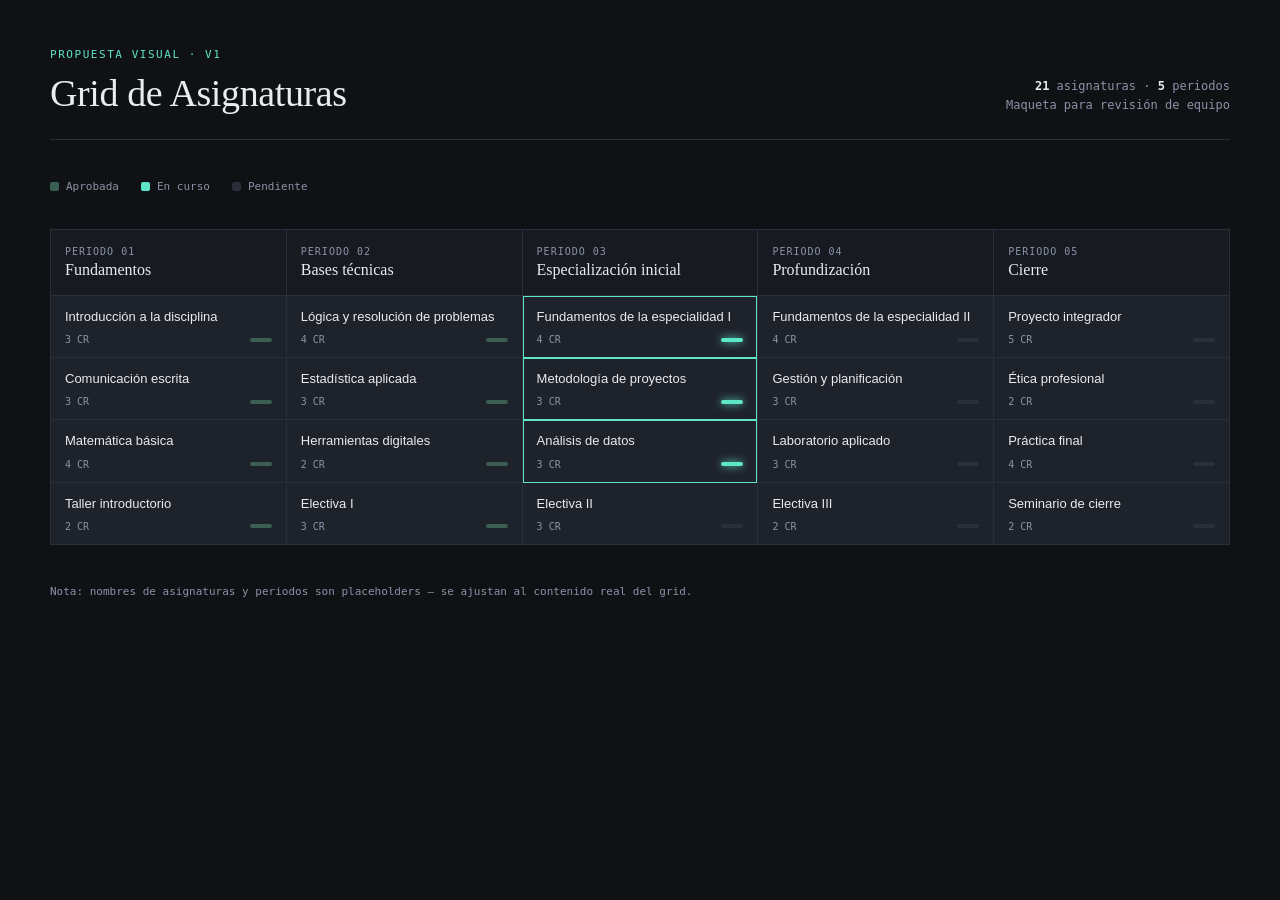
==== asignaturas.html @ 3bc7c066 "Incluyendo el grid de asignaturas" ====
<!DOCTYPE html>
<html lang="es">
<head>
<meta charset="UTF-8">
<title>Grid de Asignaturas — Maqueta</title>
<style>
  :root{
    --bg: #0f1115;
    --panel: #171a21;
    --panel-2: #1e222b;
    --ink: #e9ebf0;
    --ink-dim: #8b93a7;
    --line: #2a2f3a;
    --accent: #5ee6c9;
    --accent-2: #f2a65a;
    --approved: #3a5f52;
    --current: #5ee6c9;
    --pending: #2a2f3a;
    --font-display: "Iowan Old Style", "Georgia", serif;
    --font-body: "Inter", -apple-system, "Segoe UI", sans-serif;
    --font-mono: "IBM Plex Mono", "Menlo", monospace;
  }
  *{box-sizing:border-box;}
  body{
    margin:0;
    background:var(--bg);
    color:var(--ink);
    font-family:var(--font-body);
    padding:48px 32px 80px;
  }
  header{
    max-width:1180px;
    margin:0 auto 40px;
    display:flex;
    justify-content:space-between;
    align-items:flex-end;
    border-bottom:1px solid var(--line);
    padding-bottom:24px;
  }
  .eyebrow{
    font-family:var(--font-mono);
    font-size:11px;
    letter-spacing:0.14em;
    text-transform:uppercase;
    color:var(--accent);
    margin:0 0 10px;
  }
  h1{
    font-family:var(--font-display);
    font-weight:400;
    font-size:38px;
    margin:0;
    letter-spacing:-0.01em;
  }
  .meta{
    text-align:right;
    font-family:var(--font-mono);
    font-size:12px;
    color:var(--ink-dim);
    line-height:1.6;
  }
  .meta strong{color:var(--ink);}

  .legend{
    max-width:1180px;
    margin:0 auto 36px;
    display:flex;
    gap:22px;
    font-family:var(--font-mono);
    font-size:11px;
    color:var(--ink-dim);
  }
  .legend span{display:flex;align-items:center;gap:7px;}
  .dot{width:9px;height:9px;border-radius:2px;display:inline-block;}

  .grid-wrap{
    max-width:1180px;
    margin:0 auto;
    display:grid;
    grid-template-columns:repeat(5, 1fr);
    gap:1px;
    background:var(--line);
    border:1px solid var(--line);
  }
  .term{
    background:var(--bg);
    display:flex;
    flex-direction:column;
  }
  .term-head{
    padding:16px 14px;
    background:var(--panel);
    border-bottom:1px solid var(--line);
  }
  .term-num{
    font-family:var(--font-mono);
    font-size:10px;
    letter-spacing:0.1em;
    color:var(--ink-dim);
    text-transform:uppercase;
  }
  .term-title{
    font-family:var(--font-display);
    font-size:16px;
    margin-top:4px;
  }
  .course{
    padding:12px 14px;
    border-bottom:1px solid var(--line);
    background:var(--panel-2);
    position:relative;
    transition:background .15s ease;
  }
  .course:last-child{border-bottom:none; flex:1;}
  .course:hover{background:#242833;}
  .course-name{
    font-size:13px;
    line-height:1.4;
    margin:0 0 8px;
  }
  .course-foot{
    display:flex;
    justify-content:space-between;
    align-items:center;
  }
  .credits{
    font-family:var(--font-mono);
    font-size:10px;
    color:var(--ink-dim);
  }
  .status-bar{
    width:22px;
    height:4px;
    border-radius:2px;
  }
  .status-approved .status-bar{background:var(--approved);}
  .status-current .status-bar{background:var(--current); box-shadow:0 0 8px var(--current);}
  .status-pending .status-bar{background:var(--pending); border:1px solid var(--line);}

  .status-current{outline:1px solid var(--current); outline-offset:-1px;}

  footer{
    max-width:1180px;
    margin:40px auto 0;
    font-family:var(--font-mono);
    font-size:11px;
    color:var(--ink-dim);
  }
</style>
</head>
<body>

<header>
  <div>
    <p class="eyebrow">Propuesta visual · v1</p>
    <h1>Grid de Asignaturas</h1>
  </div>
  <div class="meta">
    <div><strong>21</strong> asignaturas · <strong>5</strong> periodos</div>
    <div>Maqueta para revisión de equipo</div>
  </div>
</header>

<div class="legend">
  <span><i class="dot" style="background:var(--approved)"></i> Aprobada</span>
  <span><i class="dot" style="background:var(--current)"></i> En curso</span>
  <span><i class="dot" style="background:var(--pending);border:1px solid var(--line)"></i> Pendiente</span>
</div>

<div class="grid-wrap">

  <div class="term">
    <div class="term-head">
      <div class="term-num">Periodo 01</div>
      <div class="term-title">Fundamentos</div>
    </div>
    <div class="course status-approved">
      <p class="course-name">Introducción a la disciplina</p>
      <div class="course-foot"><span class="credits">3 CR</span><span class="status-bar"></span></div>
    </div>
    <div class="course status-approved">
      <p class="course-name">Comunicación escrita</p>
      <div class="course-foot"><span class="credits">3 CR</span><span class="status-bar"></span></div>
    </div>
    <div class="course status-approved">
      <p class="course-name">Matemática básica</p>
      <div class="course-foot"><span class="credits">4 CR</span><span class="status-bar"></span></div>
    </div>
    <div class="course status-approved">
      <p class="course-name">Taller introductorio</p>
      <div class="course-foot"><span class="credits">2 CR</span><span class="status-bar"></span></div>
    </div>
  </div>

  <div class="term">
    <div class="term-head">
      <div class="term-num">Periodo 02</div>
      <div class="term-title">Bases técnicas</div>
    </div>
    <div class="course status-approved">
      <p class="course-name">Lógica y resolución de problemas</p>
      <div class="course-foot"><span class="credits">4 CR</span><span class="status-bar"></span></div>
    </div>
    <div class="course status-approved">
      <p class="course-name">Estadística aplicada</p>
      <div class="course-foot"><span class="credits">3 CR</span><span class="status-bar"></span></div>
    </div>
    <div class="course status-approved">
      <p class="course-name">Herramientas digitales</p>
      <div class="course-foot"><span class="credits">2 CR</span><span class="status-bar"></span></div>
    </div>
    <div class="course status-approved">
      <p class="course-name">Electiva I</p>
      <div class="course-foot"><span class="credits">3 CR</span><span class="status-bar"></span></div>
    </div>
  </div>

  <div class="term">
    <div class="term-head">
      <div class="term-num">Periodo 03</div>
      <div class="term-title">Especialización inicial</div>
    </div>
    <div class="course status-current">
      <p class="course-name">Fundamentos de la especialidad I</p>
      <div class="course-foot"><span class="credits">4 CR</span><span class="status-bar"></span></div>
    </div>
    <div class="course status-current">
      <p class="course-name">Metodología de proyectos</p>
      <div class="course-foot"><span class="credits">3 CR</span><span class="status-bar"></span></div>
    </div>
    <div class="course status-current">
      <p class="course-name">Análisis de datos</p>
      <div class="course-foot"><span class="credits">3 CR</span><span class="status-bar"></span></div>
    </div>
    <div class="course status-pending">
      <p class="course-name">Electiva II</p>
      <div class="course-foot"><span class="credits">3 CR</span><span class="status-bar"></span></div>
    </div>
  </div>

  <div class="term">
    <div class="term-head">
      <div class="term-num">Periodo 04</div>
      <div class="term-title">Profundización</div>
    </div>
    <div class="course status-pending">
      <p class="course-name">Fundamentos de la especialidad II</p>
      <div class="course-foot"><span class="credits">4 CR</span><span class="status-bar"></span></div>
    </div>
    <div class="course status-pending">
      <p class="course-name">Gestión y planificación</p>
      <div class="course-foot"><span class="credits">3 CR</span><span class="status-bar"></span></div>
    </div>
    <div class="course status-pending">
      <p class="course-name">Laboratorio aplicado</p>
      <div class="course-foot"><span class="credits">3 CR</span><span class="status-bar"></span></div>
    </div>
    <div class="course status-pending">
      <p class="course-name">Electiva III</p>
      <div class="course-foot"><span class="credits">2 CR</span><span class="status-bar"></span></div>
    </div>
  </div>

  <div class="term">
    <div class="term-head">
      <div class="term-num">Periodo 05</div>
      <div class="term-title">Cierre</div>
    </div>
    <div class="course status-pending">
      <p class="course-name">Proyecto integrador</p>
      <div class="course-foot"><span class="credits">5 CR</span><span class="status-bar"></span></div>
    </div>
    <div class="course status-pending">
      <p class="course-name">Ética profesional</p>
      <div class="course-foot"><span class="credits">2 CR</span><span class="status-bar"></span></div>
    </div>
    <div class="course status-pending">
      <p class="course-name">Práctica final</p>
      <div class="course-foot"><span class="credits">4 CR</span><span class="status-bar"></span></div>
    </div>
    <div class="course status-pending">
      <p class="course-name">Seminario de cierre</p>
      <div class="course-foot"><span class="credits">2 CR</span><span class="status-bar"></span></div>
    </div>
  </div>

</div>

<footer>Nota: nombres de asignaturas y periodos son placeholders — se ajustan al contenido real del grid.</footer>

</body>
</html>
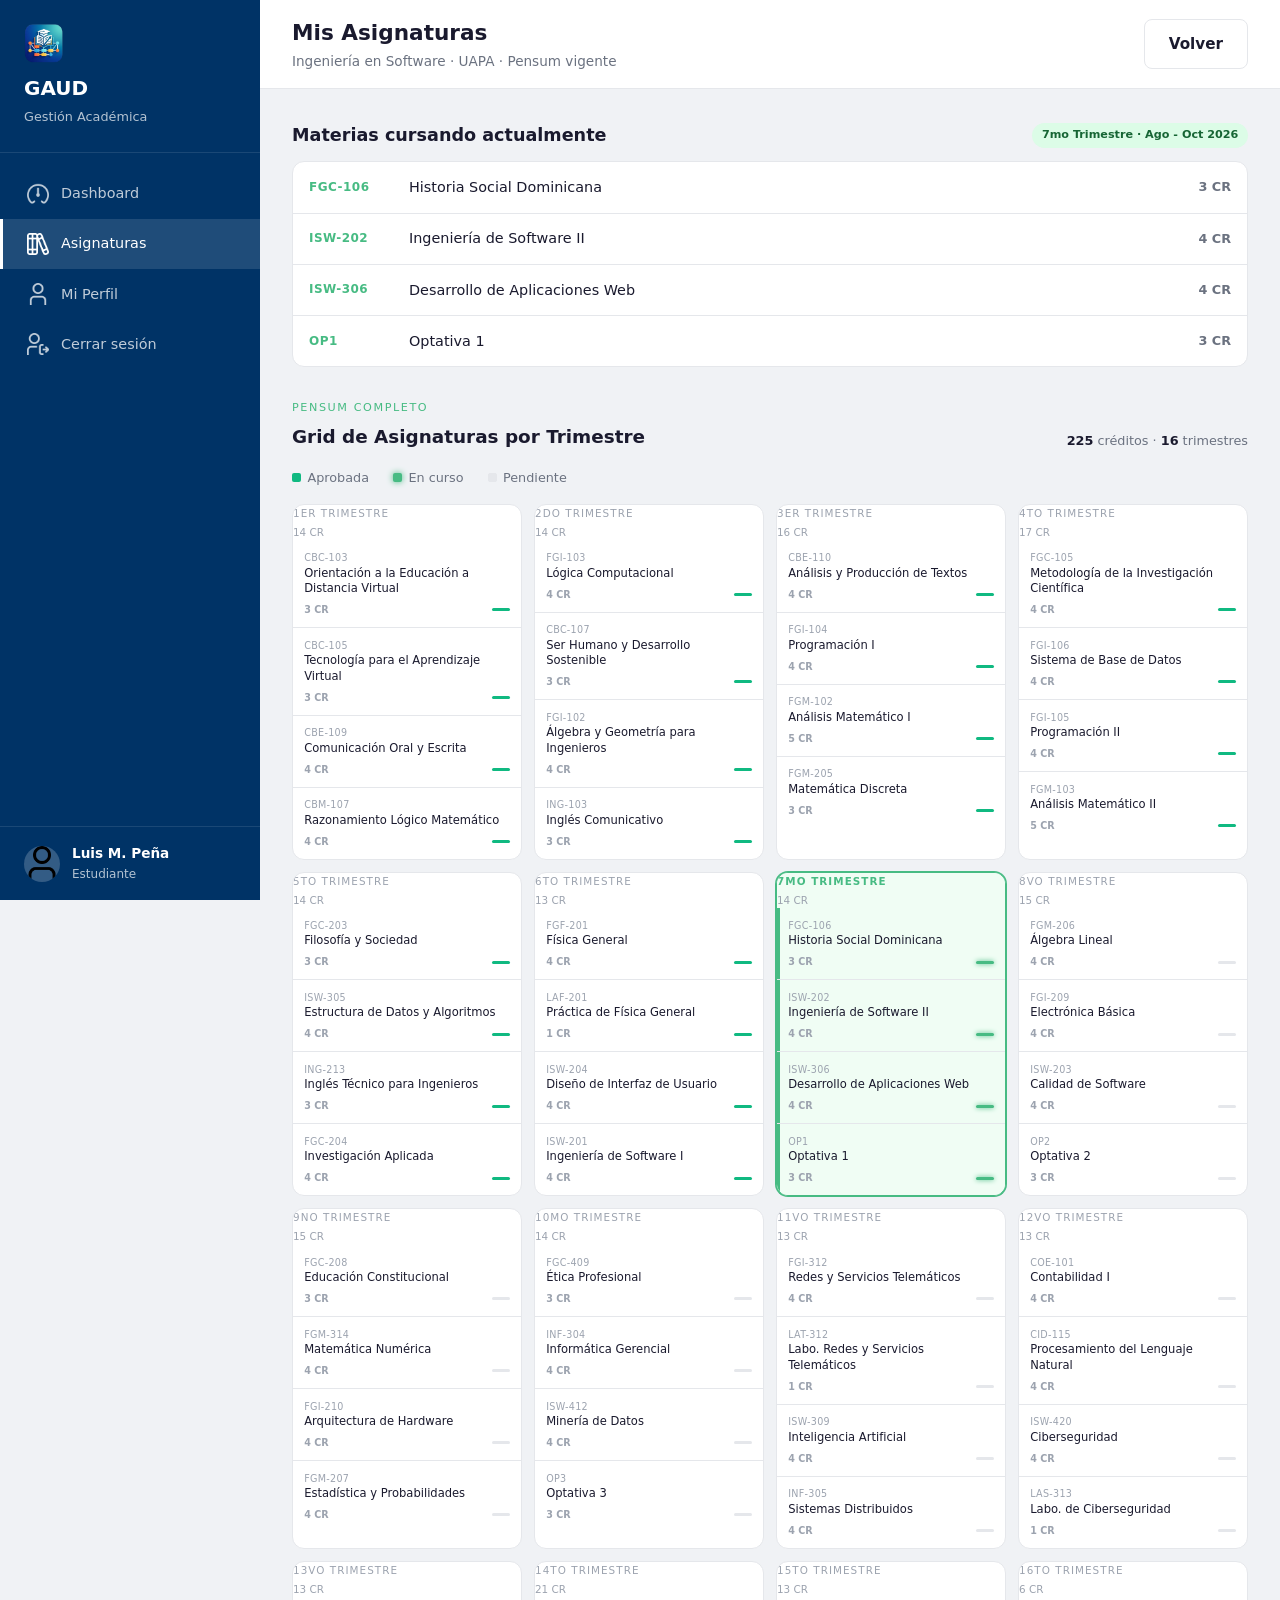
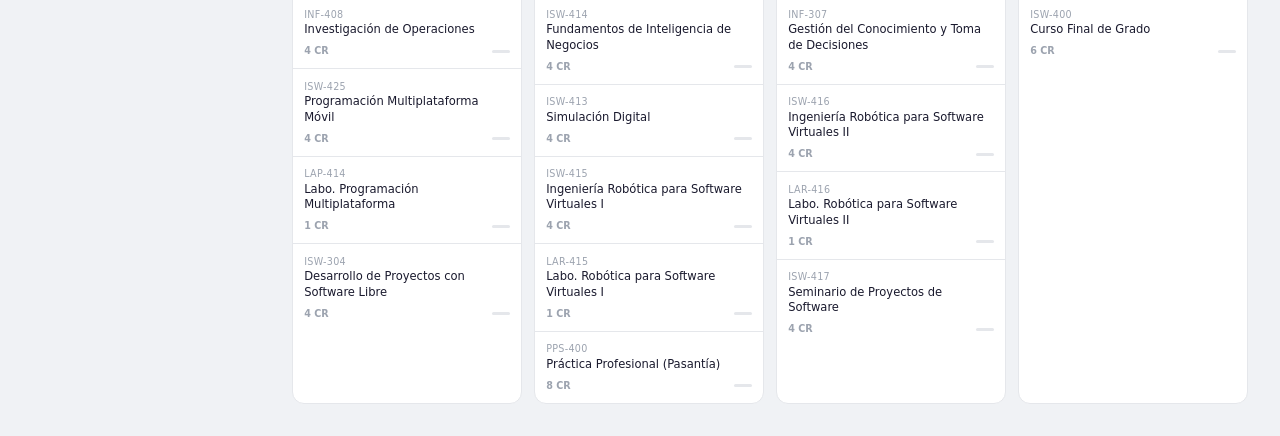
==== commit 00d4a129: "actualizndo el ui the asignaturas Html" ====
--- a/asignaturas.html
+++ b/asignaturas.html
@@ -1,292 +1,560 @@
 <!DOCTYPE html>
 <html lang="es">
 <head>
-<meta charset="UTF-8">
-<title>Grid de Asignaturas — Maqueta</title>
-<style>
-  :root{
-    --bg: #0f1115;
-    --panel: #171a21;
-    --panel-2: #1e222b;
-    --ink: #e9ebf0;
-    --ink-dim: #8b93a7;
-    --line: #2a2f3a;
-    --accent: #5ee6c9;
-    --accent-2: #f2a65a;
-    --approved: #3a5f52;
-    --current: #5ee6c9;
-    --pending: #2a2f3a;
-    --font-display: "Iowan Old Style", "Georgia", serif;
-    --font-body: "Inter", -apple-system, "Segoe UI", sans-serif;
-    --font-mono: "IBM Plex Mono", "Menlo", monospace;
-  }
-  *{box-sizing:border-box;}
-  body{
-    margin:0;
-    background:var(--bg);
-    color:var(--ink);
-    font-family:var(--font-body);
-    padding:48px 32px 80px;
-  }
-  header{
-    max-width:1180px;
-    margin:0 auto 40px;
-    display:flex;
-    justify-content:space-between;
-    align-items:flex-end;
-    border-bottom:1px solid var(--line);
-    padding-bottom:24px;
-  }
-  .eyebrow{
-    font-family:var(--font-mono);
-    font-size:11px;
-    letter-spacing:0.14em;
-    text-transform:uppercase;
-    color:var(--accent);
-    margin:0 0 10px;
-  }
-  h1{
-    font-family:var(--font-display);
-    font-weight:400;
-    font-size:38px;
-    margin:0;
-    letter-spacing:-0.01em;
-  }
-  .meta{
-    text-align:right;
-    font-family:var(--font-mono);
-    font-size:12px;
-    color:var(--ink-dim);
-    line-height:1.6;
-  }
-  .meta strong{color:var(--ink);}
-
-  .legend{
-    max-width:1180px;
-    margin:0 auto 36px;
-    display:flex;
-    gap:22px;
-    font-family:var(--font-mono);
-    font-size:11px;
-    color:var(--ink-dim);
-  }
-  .legend span{display:flex;align-items:center;gap:7px;}
-  .dot{width:9px;height:9px;border-radius:2px;display:inline-block;}
-
-  .grid-wrap{
-    max-width:1180px;
-    margin:0 auto;
-    display:grid;
-    grid-template-columns:repeat(5, 1fr);
-    gap:1px;
-    background:var(--line);
-    border:1px solid var(--line);
-  }
-  .term{
-    background:var(--bg);
-    display:flex;
-    flex-direction:column;
-  }
-  .term-head{
-    padding:16px 14px;
-    background:var(--panel);
-    border-bottom:1px solid var(--line);
-  }
-  .term-num{
-    font-family:var(--font-mono);
-    font-size:10px;
-    letter-spacing:0.1em;
-    color:var(--ink-dim);
-    text-transform:uppercase;
-  }
-  .term-title{
-    font-family:var(--font-display);
-    font-size:16px;
-    margin-top:4px;
-  }
-  .course{
-    padding:12px 14px;
-    border-bottom:1px solid var(--line);
-    background:var(--panel-2);
-    position:relative;
-    transition:background .15s ease;
-  }
-  .course:last-child{border-bottom:none; flex:1;}
-  .course:hover{background:#242833;}
-  .course-name{
-    font-size:13px;
-    line-height:1.4;
-    margin:0 0 8px;
-  }
-  .course-foot{
-    display:flex;
-    justify-content:space-between;
-    align-items:center;
-  }
-  .credits{
-    font-family:var(--font-mono);
-    font-size:10px;
-    color:var(--ink-dim);
-  }
-  .status-bar{
-    width:22px;
-    height:4px;
-    border-radius:2px;
-  }
-  .status-approved .status-bar{background:var(--approved);}
-  .status-current .status-bar{background:var(--current); box-shadow:0 0 8px var(--current);}
-  .status-pending .status-bar{background:var(--pending); border:1px solid var(--line);}
-
-  .status-current{outline:1px solid var(--current); outline-offset:-1px;}
-
-  footer{
-    max-width:1180px;
-    margin:40px auto 0;
-    font-family:var(--font-mono);
-    font-size:11px;
-    color:var(--ink-dim);
-  }
-</style>
+  <meta charset="UTF-8">
+  <meta name="viewport" content="width=device-width, initial-scale=1.0">
+  <title>Asignaturas — GAUD</title>
+  <link rel="icon" href="icon/icon-web.png" type="image/png">
+  <link rel="stylesheet" href="css/styles.css">
 </head>
 <body>
-
-<header>
-  <div>
-    <p class="eyebrow">Propuesta visual · v1</p>
-    <h1>Grid de Asignaturas</h1>
+  <div class="app-layout">
+
+    <!-- Sidebar -->
+    <aside class="sidebar">
+      <div class="sidebar-header">
+        <div class="logo-img">
+          <img src="icon/icon-web.png" alt="GAUD">
+        </div>
+        <h2>GAUD</h2>
+        <p>Gestión Académica</p>
+      </div>
+
+      <nav class="sidebar-nav">
+        <a href="dashboard-tommisan.html">
+          <span class="nav-icon"><img src="icon/tachometer-average.png" alt=""></span> Dashboard
+        </a>
+        <a href="asignaturas.html" class="active">
+          <span class="nav-icon"><img src="icon/books.png" alt=""></span> Asignaturas
+        </a>
+        <a href="perfil.html">
+          <span class="nav-icon"><img src="icon/user.png" alt=""></span> Mi Perfil
+        </a>
+        <a href="index.html">
+          <span class="nav-icon"><img src="icon/user-logout.png" alt=""></span> Cerrar sesión
+        </a>
+      </nav>
+
+      <div class="sidebar-footer">
+        <div class="user-mini">
+          <div class="user-avatar">
+            <img src="icon/user.png" alt="">
+          </div>
+          <div class="user-info">
+            <div class="user-name">Luis M. Peña</div>
+            <div class="user-role">Estudiante</div>
+          </div>
+        </div>
+      </div>
+    </aside>
+
+    <!-- Main Content -->
+    <main class="main-content">
+      <header class="topbar">
+        <div class="topbar-title">
+          <h1>Mis Asignaturas</h1>
+          <p>Ingeniería en Software · UAPA · Pensum vigente</p>
+        </div>
+        <div class="topbar-actions">
+          <a href="dashboard-tommisan.html" class="btn btn-outline">Volver</a>
+        </div>
+      </header>
+
+      <div class="page-content">
+
+        <!-- ===== MATERIAS ACTUALES ===== -->
+        <div class="current-section">
+          <div class="section-title">
+            <span>Materias cursando actualmente</span>
+            <span class="period-badge">7mo Trimestre · Ago - Oct 2026</span>
+          </div>
+          <div class="current-list">
+            <div class="current-item">
+              <span class="item-code">FGC-106</span>
+              <span class="item-name">Historia Social Dominicana</span>
+              <span class="item-credits">3 CR</span>
+            </div>
+            <div class="current-item">
+              <span class="item-code">ISW-202</span>
+              <span class="item-name">Ingeniería de Software II</span>
+              <span class="item-credits">4 CR</span>
+            </div>
+            <div class="current-item">
+              <span class="item-code">ISW-306</span>
+              <span class="item-name">Desarrollo de Aplicaciones Web</span>
+              <span class="item-credits">4 CR</span>
+            </div>
+            <div class="current-item">
+              <span class="item-code">OP1</span>
+              <span class="item-name">Optativa 1</span>
+              <span class="item-credits">3 CR</span>
+            </div>
+          </div>
+        </div>
+
+        <!-- ===== PENSUM COMPLETO ===== -->
+        <div class="pensum-header">
+          <div>
+            <p class="eyebrow">Pensum completo</p>
+            <h2>Grid de Asignaturas por Trimestre</h2>
+          </div>
+          <div class="pensum-meta">
+            <div><strong>225</strong> créditos · <strong>16</strong> trimestres</div>
+          </div>
+        </div>
+
+        <div class="legend">
+          <span><i class="dot dot-approved"></i> Aprobada</span>
+          <span><i class="dot dot-current"></i> En curso</span>
+          <span><i class="dot dot-pending"></i> Pendiente</span>
+        </div>
+
+        <div class="pensum-scroll">
+          <div class="pensum-grid">
+
+            <!-- 1er Trimestre -->
+            <div class="term">
+              <div class="term-head">
+                <div class="term-num">1er Trimestre</div>
+                <div class="term-credits">14 CR</div>
+              </div>
+              <div class="course status-approved">
+                <div class="course-code">CBC-103</div>
+                <p class="course-name">Orientación a la Educación a Distancia Virtual</p>
+                <div class="course-foot"><span class="credits">3 CR</span><span class="status-bar"></span></div>
+              </div>
+              <div class="course status-approved">
+                <div class="course-code">CBC-105</div>
+                <p class="course-name">Tecnología para el Aprendizaje Virtual</p>
+                <div class="course-foot"><span class="credits">3 CR</span><span class="status-bar"></span></div>
+              </div>
+              <div class="course status-approved">
+                <div class="course-code">CBE-109</div>
+                <p class="course-name">Comunicación Oral y Escrita</p>
+                <div class="course-foot"><span class="credits">4 CR</span><span class="status-bar"></span></div>
+              </div>
+              <div class="course status-approved">
+                <div class="course-code">CBM-107</div>
+                <p class="course-name">Razonamiento Lógico Matemático</p>
+                <div class="course-foot"><span class="credits">4 CR</span><span class="status-bar"></span></div>
+              </div>
+            </div>
+
+            <!-- 2do Trimestre -->
+            <div class="term">
+              <div class="term-head">
+                <div class="term-num">2do Trimestre</div>
+                <div class="term-credits">14 CR</div>
+              </div>
+              <div class="course status-approved">
+                <div class="course-code">FGI-103</div>
+                <p class="course-name">Lógica Computacional</p>
+                <div class="course-foot"><span class="credits">4 CR</span><span class="status-bar"></span></div>
+              </div>
+              <div class="course status-approved">
+                <div class="course-code">CBC-107</div>
+                <p class="course-name">Ser Humano y Desarrollo Sostenible</p>
+                <div class="course-foot"><span class="credits">3 CR</span><span class="status-bar"></span></div>
+              </div>
+              <div class="course status-approved">
+                <div class="course-code">FGI-102</div>
+                <p class="course-name">Álgebra y Geometría para Ingenieros</p>
+                <div class="course-foot"><span class="credits">4 CR</span><span class="status-bar"></span></div>
+              </div>
+              <div class="course status-approved">
+                <div class="course-code">ING-103</div>
+                <p class="course-name">Inglés Comunicativo</p>
+                <div class="course-foot"><span class="credits">3 CR</span><span class="status-bar"></span></div>
+              </div>
+            </div>
+
+            <!-- 3er Trimestre -->
+            <div class="term">
+              <div class="term-head">
+                <div class="term-num">3er Trimestre</div>
+                <div class="term-credits">16 CR</div>
+              </div>
+              <div class="course status-approved">
+                <div class="course-code">CBE-110</div>
+                <p class="course-name">Análisis y Producción de Textos</p>
+                <div class="course-foot"><span class="credits">4 CR</span><span class="status-bar"></span></div>
+              </div>
+              <div class="course status-approved">
+                <div class="course-code">FGI-104</div>
+                <p class="course-name">Programación I</p>
+                <div class="course-foot"><span class="credits">4 CR</span><span class="status-bar"></span></div>
+              </div>
+              <div class="course status-approved">
+                <div class="course-code">FGM-102</div>
+                <p class="course-name">Análisis Matemático I</p>
+                <div class="course-foot"><span class="credits">5 CR</span><span class="status-bar"></span></div>
+              </div>
+              <div class="course status-approved">
+                <div class="course-code">FGM-205</div>
+                <p class="course-name">Matemática Discreta</p>
+                <div class="course-foot"><span class="credits">3 CR</span><span class="status-bar"></span></div>
+              </div>
+            </div>
+
+            <!-- 4to Trimestre -->
+            <div class="term">
+              <div class="term-head">
+                <div class="term-num">4to Trimestre</div>
+                <div class="term-credits">17 CR</div>
+              </div>
+              <div class="course status-approved">
+                <div class="course-code">FGC-105</div>
+                <p class="course-name">Metodología de la Investigación Científica</p>
+                <div class="course-foot"><span class="credits">4 CR</span><span class="status-bar"></span></div>
+              </div>
+              <div class="course status-approved">
+                <div class="course-code">FGI-106</div>
+                <p class="course-name">Sistema de Base de Datos</p>
+                <div class="course-foot"><span class="credits">4 CR</span><span class="status-bar"></span></div>
+              </div>
+              <div class="course status-approved">
+                <div class="course-code">FGI-105</div>
+                <p class="course-name">Programación II</p>
+                <div class="course-foot"><span class="credits">4 CR</span><span class="status-bar"></span></div>
+              </div>
+              <div class="course status-approved">
+                <div class="course-code">FGM-103</div>
+                <p class="course-name">Análisis Matemático II</p>
+                <div class="course-foot"><span class="credits">5 CR</span><span class="status-bar"></span></div>
+              </div>
+            </div>
+
+            <!-- 5to Trimestre -->
+            <div class="term">
+              <div class="term-head">
+                <div class="term-num">5to Trimestre</div>
+                <div class="term-credits">14 CR</div>
+              </div>
+              <div class="course status-approved">
+                <div class="course-code">FGC-203</div>
+                <p class="course-name">Filosofía y Sociedad</p>
+                <div class="course-foot"><span class="credits">3 CR</span><span class="status-bar"></span></div>
+              </div>
+              <div class="course status-approved">
+                <div class="course-code">ISW-305</div>
+                <p class="course-name">Estructura de Datos y Algoritmos</p>
+                <div class="course-foot"><span class="credits">4 CR</span><span class="status-bar"></span></div>
+              </div>
+              <div class="course status-approved">
+                <div class="course-code">ING-213</div>
+                <p class="course-name">Inglés Técnico para Ingenieros</p>
+                <div class="course-foot"><span class="credits">3 CR</span><span class="status-bar"></span></div>
+              </div>
+              <div class="course status-approved">
+                <div class="course-code">FGC-204</div>
+                <p class="course-name">Investigación Aplicada</p>
+                <div class="course-foot"><span class="credits">4 CR</span><span class="status-bar"></span></div>
+              </div>
+            </div>
+
+            <!-- 6to Trimestre -->
+            <div class="term">
+              <div class="term-head">
+                <div class="term-num">6to Trimestre</div>
+                <div class="term-credits">13 CR</div>
+              </div>
+              <div class="course status-approved">
+                <div class="course-code">FGF-201</div>
+                <p class="course-name">Física General</p>
+                <div class="course-foot"><span class="credits">4 CR</span><span class="status-bar"></span></div>
+              </div>
+              <div class="course status-approved">
+                <div class="course-code">LAF-201</div>
+                <p class="course-name">Práctica de Física General</p>
+                <div class="course-foot"><span class="credits">1 CR</span><span class="status-bar"></span></div>
+              </div>
+              <div class="course status-approved">
+                <div class="course-code">ISW-204</div>
+                <p class="course-name">Diseño de Interfaz de Usuario</p>
+                <div class="course-foot"><span class="credits">4 CR</span><span class="status-bar"></span></div>
+              </div>
+              <div class="course status-approved">
+                <div class="course-code">ISW-201</div>
+                <p class="course-name">Ingeniería de Software I</p>
+                <div class="course-foot"><span class="credits">4 CR</span><span class="status-bar"></span></div>
+              </div>
+            </div>
+
+            <!-- 7mo Trimestre (CURRENT) -->
+            <div class="term term-current">
+              <div class="term-head">
+                <div class="term-num">7mo Trimestre</div>
+                <div class="term-credits">14 CR</div>
+              </div>
+              <div class="course status-current">
+                <div class="course-code">FGC-106</div>
+                <p class="course-name">Historia Social Dominicana</p>
+                <div class="course-foot"><span class="credits">3 CR</span><span class="status-bar"></span></div>
+              </div>
+              <div class="course status-current">
+                <div class="course-code">ISW-202</div>
+                <p class="course-name">Ingeniería de Software II</p>
+                <div class="course-foot"><span class="credits">4 CR</span><span class="status-bar"></span></div>
+              </div>
+              <div class="course status-current">
+                <div class="course-code">ISW-306</div>
+                <p class="course-name">Desarrollo de Aplicaciones Web</p>
+                <div class="course-foot"><span class="credits">4 CR</span><span class="status-bar"></span></div>
+              </div>
+              <div class="course status-current">
+                <div class="course-code">OP1</div>
+                <p class="course-name">Optativa 1</p>
+                <div class="course-foot"><span class="credits">3 CR</span><span class="status-bar"></span></div>
+              </div>
+            </div>
+
+            <!-- 8vo Trimestre -->
+            <div class="term">
+              <div class="term-head">
+                <div class="term-num">8vo Trimestre</div>
+                <div class="term-credits">15 CR</div>
+              </div>
+              <div class="course status-pending">
+                <div class="course-code">FGM-206</div>
+                <p class="course-name">Álgebra Lineal</p>
+                <div class="course-foot"><span class="credits">4 CR</span><span class="status-bar"></span></div>
+              </div>
+              <div class="course status-pending">
+                <div class="course-code">FGI-209</div>
+                <p class="course-name">Electrónica Básica</p>
+                <div class="course-foot"><span class="credits">4 CR</span><span class="status-bar"></span></div>
+              </div>
+              <div class="course status-pending">
+                <div class="course-code">ISW-203</div>
+                <p class="course-name">Calidad de Software</p>
+                <div class="course-foot"><span class="credits">4 CR</span><span class="status-bar"></span></div>
+              </div>
+              <div class="course status-pending">
+                <div class="course-code">OP2</div>
+                <p class="course-name">Optativa 2</p>
+                <div class="course-foot"><span class="credits">3 CR</span><span class="status-bar"></span></div>
+              </div>
+            </div>
+
+            <!-- 9no Trimestre -->
+            <div class="term">
+              <div class="term-head">
+                <div class="term-num">9no Trimestre</div>
+                <div class="term-credits">15 CR</div>
+              </div>
+              <div class="course status-pending">
+                <div class="course-code">FGC-208</div>
+                <p class="course-name">Educación Constitucional</p>
+                <div class="course-foot"><span class="credits">3 CR</span><span class="status-bar"></span></div>
+              </div>
+              <div class="course status-pending">
+                <div class="course-code">FGM-314</div>
+                <p class="course-name">Matemática Numérica</p>
+                <div class="course-foot"><span class="credits">4 CR</span><span class="status-bar"></span></div>
+              </div>
+              <div class="course status-pending">
+                <div class="course-code">FGI-210</div>
+                <p class="course-name">Arquitectura de Hardware</p>
+                <div class="course-foot"><span class="credits">4 CR</span><span class="status-bar"></span></div>
+              </div>
+              <div class="course status-pending">
+                <div class="course-code">FGM-207</div>
+                <p class="course-name">Estadística y Probabilidades</p>
+                <div class="course-foot"><span class="credits">4 CR</span><span class="status-bar"></span></div>
+              </div>
+            </div>
+
+            <!-- 10mo Trimestre -->
+            <div class="term">
+              <div class="term-head">
+                <div class="term-num">10mo Trimestre</div>
+                <div class="term-credits">14 CR</div>
+              </div>
+              <div class="course status-pending">
+                <div class="course-code">FGC-409</div>
+                <p class="course-name">Ética Profesional</p>
+                <div class="course-foot"><span class="credits">3 CR</span><span class="status-bar"></span></div>
+              </div>
+              <div class="course status-pending">
+                <div class="course-code">INF-304</div>
+                <p class="course-name">Informática Gerencial</p>
+                <div class="course-foot"><span class="credits">4 CR</span><span class="status-bar"></span></div>
+              </div>
+              <div class="course status-pending">
+                <div class="course-code">ISW-412</div>
+                <p class="course-name">Minería de Datos</p>
+                <div class="course-foot"><span class="credits">4 CR</span><span class="status-bar"></span></div>
+              </div>
+              <div class="course status-pending">
+                <div class="course-code">OP3</div>
+                <p class="course-name">Optativa 3</p>
+                <div class="course-foot"><span class="credits">3 CR</span><span class="status-bar"></span></div>
+              </div>
+            </div>
+
+            <!-- 11vo Trimestre -->
+            <div class="term">
+              <div class="term-head">
+                <div class="term-num">11vo Trimestre</div>
+                <div class="term-credits">13 CR</div>
+              </div>
+              <div class="course status-pending">
+                <div class="course-code">FGI-312</div>
+                <p class="course-name">Redes y Servicios Telemáticos</p>
+                <div class="course-foot"><span class="credits">4 CR</span><span class="status-bar"></span></div>
+              </div>
+              <div class="course status-pending">
+                <div class="course-code">LAT-312</div>
+                <p class="course-name">Labo. Redes y Servicios Telemáticos</p>
+                <div class="course-foot"><span class="credits">1 CR</span><span class="status-bar"></span></div>
+              </div>
+              <div class="course status-pending">
+                <div class="course-code">ISW-309</div>
+                <p class="course-name">Inteligencia Artificial</p>
+                <div class="course-foot"><span class="credits">4 CR</span><span class="status-bar"></span></div>
+              </div>
+              <div class="course status-pending">
+                <div class="course-code">INF-305</div>
+                <p class="course-name">Sistemas Distribuidos</p>
+                <div class="course-foot"><span class="credits">4 CR</span><span class="status-bar"></span></div>
+              </div>
+            </div>
+
+            <!-- 12vo Trimestre -->
+            <div class="term">
+              <div class="term-head">
+                <div class="term-num">12vo Trimestre</div>
+                <div class="term-credits">13 CR</div>
+              </div>
+              <div class="course status-pending">
+                <div class="course-code">COE-101</div>
+                <p class="course-name">Contabilidad I</p>
+                <div class="course-foot"><span class="credits">4 CR</span><span class="status-bar"></span></div>
+              </div>
+              <div class="course status-pending">
+                <div class="course-code">CID-115</div>
+                <p class="course-name">Procesamiento del Lenguaje Natural</p>
+                <div class="course-foot"><span class="credits">4 CR</span><span class="status-bar"></span></div>
+              </div>
+              <div class="course status-pending">
+                <div class="course-code">ISW-420</div>
+                <p class="course-name">Ciberseguridad</p>
+                <div class="course-foot"><span class="credits">4 CR</span><span class="status-bar"></span></div>
+              </div>
+              <div class="course status-pending">
+                <div class="course-code">LAS-313</div>
+                <p class="course-name">Labo. de Ciberseguridad</p>
+                <div class="course-foot"><span class="credits">1 CR</span><span class="status-bar"></span></div>
+              </div>
+            </div>
+
+            <!-- 13vo Trimestre -->
+            <div class="term">
+              <div class="term-head">
+                <div class="term-num">13vo Trimestre</div>
+                <div class="term-credits">13 CR</div>
+              </div>
+              <div class="course status-pending">
+                <div class="course-code">INF-408</div>
+                <p class="course-name">Investigación de Operaciones</p>
+                <div class="course-foot"><span class="credits">4 CR</span><span class="status-bar"></span></div>
+              </div>
+              <div class="course status-pending">
+                <div class="course-code">ISW-425</div>
+                <p class="course-name">Programación Multiplataforma Móvil</p>
+                <div class="course-foot"><span class="credits">4 CR</span><span class="status-bar"></span></div>
+              </div>
+              <div class="course status-pending">
+                <div class="course-code">LAP-414</div>
+                <p class="course-name">Labo. Programación Multiplataforma</p>
+                <div class="course-foot"><span class="credits">1 CR</span><span class="status-bar"></span></div>
+              </div>
+              <div class="course status-pending">
+                <div class="course-code">ISW-304</div>
+                <p class="course-name">Desarrollo de Proyectos con Software Libre</p>
+                <div class="course-foot"><span class="credits">4 CR</span><span class="status-bar"></span></div>
+              </div>
+            </div>
+
+            <!-- 14to Trimestre -->
+            <div class="term">
+              <div class="term-head">
+                <div class="term-num">14to Trimestre</div>
+                <div class="term-credits">21 CR</div>
+              </div>
+              <div class="course status-pending">
+                <div class="course-code">ISW-414</div>
+                <p class="course-name">Fundamentos de Inteligencia de Negocios</p>
+                <div class="course-foot"><span class="credits">4 CR</span><span class="status-bar"></span></div>
+              </div>
+              <div class="course status-pending">
+                <div class="course-code">ISW-413</div>
+                <p class="course-name">Simulación Digital</p>
+                <div class="course-foot"><span class="credits">4 CR</span><span class="status-bar"></span></div>
+              </div>
+              <div class="course status-pending">
+                <div class="course-code">ISW-415</div>
+                <p class="course-name">Ingeniería Robótica para Software Virtuales I</p>
+                <div class="course-foot"><span class="credits">4 CR</span><span class="status-bar"></span></div>
+              </div>
+              <div class="course status-pending">
+                <div class="course-code">LAR-415</div>
+                <p class="course-name">Labo. Robótica para Software Virtuales I</p>
+                <div class="course-foot"><span class="credits">1 CR</span><span class="status-bar"></span></div>
+              </div>
+              <div class="course status-pending">
+                <div class="course-code">PPS-400</div>
+                <p class="course-name">Práctica Profesional (Pasantía)</p>
+                <div class="course-foot"><span class="credits">8 CR</span><span class="status-bar"></span></div>
+              </div>
+            </div>
+
+            <!-- 15to Trimestre -->
+            <div class="term">
+              <div class="term-head">
+                <div class="term-num">15to Trimestre</div>
+                <div class="term-credits">13 CR</div>
+              </div>
+              <div class="course status-pending">
+                <div class="course-code">INF-307</div>
+                <p class="course-name">Gestión del Conocimiento y Toma de Decisiones</p>
+                <div class="course-foot"><span class="credits">4 CR</span><span class="status-bar"></span></div>
+              </div>
+              <div class="course status-pending">
+                <div class="course-code">ISW-416</div>
+                <p class="course-name">Ingeniería Robótica para Software Virtuales II</p>
+                <div class="course-foot"><span class="credits">4 CR</span><span class="status-bar"></span></div>
+              </div>
+              <div class="course status-pending">
+                <div class="course-code">LAR-416</div>
+                <p class="course-name">Labo. Robótica para Software Virtuales II</p>
+                <div class="course-foot"><span class="credits">1 CR</span><span class="status-bar"></span></div>
+              </div>
+              <div class="course status-pending">
+                <div class="course-code">ISW-417</div>
+                <p class="course-name">Seminario de Proyectos de Software</p>
+                <div class="course-foot"><span class="credits">4 CR</span><span class="status-bar"></span></div>
+              </div>
+            </div>
+
+            <!-- 16to Trimestre -->
+            <div class="term">
+              <div class="term-head">
+                <div class="term-num">16to Trimestre</div>
+                <div class="term-credits">6 CR</div>
+              </div>
+              <div class="course status-pending">
+                <div class="course-code">ISW-400</div>
+                <p class="course-name">Curso Final de Grado</p>
+                <div class="course-foot"><span class="credits">6 CR</span><span class="status-bar"></span></div>
+              </div>
+            </div>
+
+          </div>
+        </div>
+
+      </div>
+    </main>
   </div>
-  <div class="meta">
-    <div><strong>21</strong> asignaturas · <strong>5</strong> periodos</div>
-    <div>Maqueta para revisión de equipo</div>
-  </div>
-</header>
-
-<div class="legend">
-  <span><i class="dot" style="background:var(--approved)"></i> Aprobada</span>
-  <span><i class="dot" style="background:var(--current)"></i> En curso</span>
-  <span><i class="dot" style="background:var(--pending);border:1px solid var(--line)"></i> Pendiente</span>
-</div>
-
-<div class="grid-wrap">
-
-  <div class="term">
-    <div class="term-head">
-      <div class="term-num">Periodo 01</div>
-      <div class="term-title">Fundamentos</div>
-    </div>
-    <div class="course status-approved">
-      <p class="course-name">Introducción a la disciplina</p>
-      <div class="course-foot"><span class="credits">3 CR</span><span class="status-bar"></span></div>
-    </div>
-    <div class="course status-approved">
-      <p class="course-name">Comunicación escrita</p>
-      <div class="course-foot"><span class="credits">3 CR</span><span class="status-bar"></span></div>
-    </div>
-    <div class="course status-approved">
-      <p class="course-name">Matemática básica</p>
-      <div class="course-foot"><span class="credits">4 CR</span><span class="status-bar"></span></div>
-    </div>
-    <div class="course status-approved">
-      <p class="course-name">Taller introductorio</p>
-      <div class="course-foot"><span class="credits">2 CR</span><span class="status-bar"></span></div>
-    </div>
-  </div>
-
-  <div class="term">
-    <div class="term-head">
-      <div class="term-num">Periodo 02</div>
-      <div class="term-title">Bases técnicas</div>
-    </div>
-    <div class="course status-approved">
-      <p class="course-name">Lógica y resolución de problemas</p>
-      <div class="course-foot"><span class="credits">4 CR</span><span class="status-bar"></span></div>
-    </div>
-    <div class="course status-approved">
-      <p class="course-name">Estadística aplicada</p>
-      <div class="course-foot"><span class="credits">3 CR</span><span class="status-bar"></span></div>
-    </div>
-    <div class="course status-approved">
-      <p class="course-name">Herramientas digitales</p>
-      <div class="course-foot"><span class="credits">2 CR</span><span class="status-bar"></span></div>
-    </div>
-    <div class="course status-approved">
-      <p class="course-name">Electiva I</p>
-      <div class="course-foot"><span class="credits">3 CR</span><span class="status-bar"></span></div>
-    </div>
-  </div>
-
-  <div class="term">
-    <div class="term-head">
-      <div class="term-num">Periodo 03</div>
-      <div class="term-title">Especialización inicial</div>
-    </div>
-    <div class="course status-current">
-      <p class="course-name">Fundamentos de la especialidad I</p>
-      <div class="course-foot"><span class="credits">4 CR</span><span class="status-bar"></span></div>
-    </div>
-    <div class="course status-current">
-      <p class="course-name">Metodología de proyectos</p>
-      <div class="course-foot"><span class="credits">3 CR</span><span class="status-bar"></span></div>
-    </div>
-    <div class="course status-current">
-      <p class="course-name">Análisis de datos</p>
-      <div class="course-foot"><span class="credits">3 CR</span><span class="status-bar"></span></div>
-    </div>
-    <div class="course status-pending">
-      <p class="course-name">Electiva II</p>
-      <div class="course-foot"><span class="credits">3 CR</span><span class="status-bar"></span></div>
-    </div>
-  </div>
-
-  <div class="term">
-    <div class="term-head">
-      <div class="term-num">Periodo 04</div>
-      <div class="term-title">Profundización</div>
-    </div>
-    <div class="course status-pending">
-      <p class="course-name">Fundamentos de la especialidad II</p>
-      <div class="course-foot"><span class="credits">4 CR</span><span class="status-bar"></span></div>
-    </div>
-    <div class="course status-pending">
-      <p class="course-name">Gestión y planificación</p>
-      <div class="course-foot"><span class="credits">3 CR</span><span class="status-bar"></span></div>
-    </div>
-    <div class="course status-pending">
-      <p class="course-name">Laboratorio aplicado</p>
-      <div class="course-foot"><span class="credits">3 CR</span><span class="status-bar"></span></div>
-    </div>
-    <div class="course status-pending">
-      <p class="course-name">Electiva III</p>
-      <div class="course-foot"><span class="credits">2 CR</span><span class="status-bar"></span></div>
-    </div>
-  </div>
-
-  <div class="term">
-    <div class="term-head">
-      <div class="term-num">Periodo 05</div>
-      <div class="term-title">Cierre</div>
-    </div>
-    <div class="course status-pending">
-      <p class="course-name">Proyecto integrador</p>
-      <div class="course-foot"><span class="credits">5 CR</span><span class="status-bar"></span></div>
-    </div>
-    <div class="course status-pending">
-      <p class="course-name">Ética profesional</p>
-      <div class="course-foot"><span class="credits">2 CR</span><span class="status-bar"></span></div>
-    </div>
-    <div class="course status-pending">
-      <p class="course-name">Práctica final</p>
-      <div class="course-foot"><span class="credits">4 CR</span><span class="status-bar"></span></div>
-    </div>
-    <div class="course status-pending">
-      <p class="course-name">Seminario de cierre</p>
-      <div class="course-foot"><span class="credits">2 CR</span><span class="status-bar"></span></div>
-    </div>
-  </div>
-
-</div>
-
-<footer>Nota: nombres de asignaturas y periodos son placeholders — se ajustan al contenido real del grid.</footer>
-
 </body>
-</html>
+</html>
--- a/css/styles.css
+++ b/css/styles.css
@@ -0,0 +1,948 @@
+:root {
+  --primary: #003366;
+  --primary-light: #004a99;
+  --primary-dark: #002244;
+  --secondary: #47BB83;
+  --accent: #0066cc;
+  --bg: #f0f2f5;
+  --bg-card: #ffffff;
+  --text: #1a1a2e;
+  --text-secondary: #6b7280;
+  --text-muted: #9ca3af;
+  --border: #e5e7eb;
+  --success: #10b981;
+  --warning: #f59e0b;
+  --danger: #ef4444;
+  --radius: 12px;
+  --radius-sm: 8px;
+  --shadow: 0 1px 3px rgba(0,0,0,0.08), 0 1px 2px rgba(0,0,0,0.06);
+  --shadow-md: 0 4px 6px rgba(0,0,0,0.07), 0 2px 4px rgba(0,0,0,0.06);
+  --shadow-lg: 0 10px 15px rgba(0,0,0,0.07), 0 4px 6px rgba(0,0,0,0.05);
+  --transition: all 0.3s ease;
+}
+
+* {
+  margin: 0;
+  padding: 0;
+  box-sizing: border-box;
+}
+
+body {
+  font-family: 'Segoe UI', system-ui, -apple-system, sans-serif;
+  background: var(--bg);
+  color: var(--text);
+  line-height: 1.6;
+  min-height: 100vh;
+  overflow-x: hidden;
+}
+
+a {
+  text-decoration: none;
+  color: inherit;
+}
+
+/* ===== AUTH PAGES (Login/Register) ===== */
+.auth-container {
+  min-height: 100vh;
+  display: flex;
+  align-items: center;
+  justify-content: center;
+  background: linear-gradient(135deg, var(--primary) 0%, var(--primary-dark) 100%);
+  padding: 2rem;
+}
+
+.auth-card {
+  background: var(--bg-card);
+  border-radius: var(--radius);
+  box-shadow: var(--shadow-lg);
+  width: 100%;
+  max-width: 440px;
+  padding: 2.5rem;
+}
+
+.auth-logo {
+  text-align: center;
+  margin-bottom: 2rem;
+}
+
+.auth-logo h1 {
+  font-size: 1.75rem;
+  color: var(--primary);
+  font-weight: 700;
+}
+
+.auth-logo p {
+  color: var(--text-secondary);
+  font-size: 0.9rem;
+  margin-top: 0.25rem;
+}
+
+.auth-logo .logo-icon {
+  width: 64px;
+  height: 64px;
+  background: var(--primary);
+  color: white;
+  border-radius: 16px;
+  display: inline-flex;
+  align-items: center;
+  justify-content: center;
+  margin-bottom: 1rem;
+  overflow: hidden;
+  padding: 8px;
+}
+
+.auth-logo .logo-icon img {
+  max-width: 100%;
+  max-height: 100%;
+  object-fit: contain;
+}
+
+.form-group {
+  margin-bottom: 1.25rem;
+}
+
+.form-group label {
+  display: block;
+  font-size: 0.875rem;
+  font-weight: 600;
+  margin-bottom: 0.4rem;
+  color: var(--text);
+}
+
+.form-group input,
+.form-group select,
+.form-group textarea {
+  width: 100%;
+  padding: 0.75rem 1rem;
+  border: 1.5px solid var(--border);
+  border-radius: var(--radius-sm);
+  font-size: 0.95rem;
+  transition: var(--transition);
+  background: var(--bg-card);
+  color: var(--text);
+}
+
+.form-group input:focus,
+.form-group select:focus,
+.form-group textarea:focus {
+  outline: none;
+  border-color: var(--primary);
+  box-shadow: 0 0 0 3px rgba(0, 51, 102, 0.1);
+}
+
+.form-row {
+  display: grid;
+  grid-template-columns: 1fr 1fr;
+  gap: 1rem;
+}
+
+.btn {
+  display: inline-flex;
+  align-items: center;
+  justify-content: center;
+  gap: 0.5rem;
+  padding: 0.75rem 1.5rem;
+  border-radius: var(--radius-sm);
+  font-size: 0.95rem;
+  font-weight: 600;
+  cursor: pointer;
+  transition: var(--transition);
+  border: none;
+  text-align: center;
+}
+
+.btn-primary {
+  background: var(--primary);
+  color: white;
+  width: 100%;
+}
+
+.btn-primary:hover {
+  background: var(--primary-light);
+  transform: translateY(-1px);
+  box-shadow: var(--shadow-md);
+}
+
+.btn-outline {
+  background: transparent;
+  border: 1.5px solid var(--border);
+  color: var(--text);
+}
+
+.btn-outline:hover {
+  border-color: var(--primary);
+  color: var(--primary);
+}
+
+.auth-footer {
+  text-align: center;
+  margin-top: 1.5rem;
+  font-size: 0.9rem;
+  color: var(--text-secondary);
+}
+
+.auth-footer a {
+  color: var(--primary);
+  font-weight: 600;
+}
+
+.auth-footer a:hover {
+  text-decoration: underline;
+}
+
+.form-options {
+  display: flex;
+  justify-content: space-between;
+  align-items: center;
+  margin-bottom: 1.5rem;
+  font-size: 0.85rem;
+}
+
+.form-options label {
+  display: flex;
+  align-items: center;
+  gap: 0.4rem;
+  color: var(--text-secondary);
+  cursor: pointer;
+}
+
+.form-options a {
+  color: var(--primary);
+  font-weight: 500;
+}
+
+/* ===== LAYOUT (Dashboard) ===== */
+.app-layout {
+  display: flex;
+  min-height: 100vh;
+}
+
+/* Sidebar */
+.sidebar {
+  width: 260px;
+  background: var(--primary);
+  color: white;
+  display: flex;
+  flex-direction: column;
+  position: fixed;
+  top: 0;
+  left: 0;
+  bottom: 0;
+  z-index: 100;
+  transition: var(--transition);
+}
+
+.sidebar-header {
+  padding: 1.5rem;
+  border-bottom: 1px solid rgba(255,255,255,0.1);
+}
+
+.sidebar-header h2 {
+  font-size: 1.25rem;
+  font-weight: 700;
+}
+
+.sidebar-header p {
+  font-size: 0.8rem;
+  opacity: 0.7;
+  margin-top: 0.2rem;
+}
+
+.sidebar-nav {
+  flex: 1;
+  padding: 1rem 0;
+}
+
+.sidebar-nav a {
+  display: flex;
+  align-items: center;
+  gap: 0.75rem;
+  padding: 0.85rem 1.5rem;
+  color: rgba(255,255,255,0.75);
+  font-size: 0.9rem;
+  font-weight: 500;
+  transition: var(--transition);
+  border-left: 3px solid transparent;
+}
+
+.sidebar-nav a:hover {
+  background: rgba(255,255,255,0.08);
+  color: white;
+}
+
+.sidebar-nav a.active {
+  background: rgba(255,255,255,0.12);
+  color: white;
+  border-left-color: white;
+}
+
+.sidebar-nav .nav-icon {
+  width: 22px;
+  height: 22px;
+  flex-shrink: 0;
+}
+
+.sidebar-nav .nav-icon img {
+  width: 100%;
+  height: 100%;
+  object-fit: contain;
+  opacity: 0.75;
+  transition: var(--transition);
+  filter: brightness(0) invert(1);
+}
+
+.sidebar-nav a:hover .nav-icon img,
+.sidebar-nav a.active .nav-icon img {
+  opacity: 1;
+  filter: brightness(0) invert(1);
+}
+
+.sidebar-header .logo-img {
+  width: 40px;
+  height: 40px;
+  margin-bottom: 0.5rem;
+}
+
+.sidebar-header .logo-img img {
+  max-width: 100%;
+  max-height: 100%;
+  object-fit: contain;
+}
+
+.sidebar-footer {
+  padding: 1rem 1.5rem;
+  border-top: 1px solid rgba(255,255,255,0.1);
+}
+
+.sidebar-footer .user-mini {
+  display: flex;
+  align-items: center;
+  gap: 0.75rem;
+}
+
+.sidebar-footer .user-avatar {
+  width: 36px;
+  height: 36px;
+  border-radius: 50%;
+  background: rgba(255,255,255,0.2);
+  display: flex;
+  align-items: center;
+  justify-content: center;
+  font-weight: 600;
+  font-size: 0.85rem;
+  overflow: hidden;
+}
+
+.sidebar-footer .user-avatar img {
+  max-width: 100%;
+  max-height: 100%;
+  object-fit: contain;
+}
+
+.sidebar-footer .user-info {
+  flex: 1;
+}
+
+.sidebar-footer .user-name {
+  font-size: 0.85rem;
+  font-weight: 600;
+}
+
+.sidebar-footer .user-role {
+  font-size: 0.75rem;
+  opacity: 0.7;
+}
+
+/* Main Content */
+.main-content {
+  flex: 1;
+  margin-left: 260px;
+  display: flex;
+  flex-direction: column;
+}
+
+.topbar {
+  background: var(--bg-card);
+  border-bottom: 1px solid var(--border);
+  padding: 1rem 2rem;
+  display: flex;
+  align-items: center;
+  justify-content: space-between;
+  position: sticky;
+  top: 0;
+  z-index: 50;
+}
+
+.topbar-title h1 {
+  font-size: 1.35rem;
+  font-weight: 700;
+}
+
+.topbar-title p {
+  font-size: 0.85rem;
+  color: var(--text-secondary);
+}
+
+.topbar-actions {
+  display: flex;
+  align-items: center;
+  gap: 1rem;
+}
+
+.page-content {
+  padding: 2rem;
+  flex: 1;
+}
+
+/* ===== DASHBOARD ===== */
+.stats-grid {
+  display: grid;
+  grid-template-columns: repeat(auto-fit, minmax(220px, 1fr));
+  gap: 1.25rem;
+  margin-bottom: 2rem;
+}
+
+.stat-card {
+  background: var(--bg-card);
+  border-radius: var(--radius);
+  padding: 1.5rem;
+  box-shadow: var(--shadow);
+  border: 1px solid var(--border);
+}
+
+.stat-card .stat-icon {
+  width: 48px;
+  height: 48px;
+  border-radius: 12px;
+  display: flex;
+  align-items: center;
+  justify-content: center;
+  font-size: 1.25rem;
+  margin-bottom: 1rem;
+}
+
+.stat-card .stat-icon img {
+  width: 24px;
+  height: 24px;
+  object-fit: contain;
+}
+
+.stat-card .stat-icon.blue { background: #eff6ff; color: #3b82f6; }
+.stat-card .stat-icon.green { background: #f0fdf4; color: #22c55e; }
+.stat-card .stat-icon.orange { background: #fff7ed; color: #f97316; }
+.stat-card .stat-icon.purple { background: #faf5ff; color: #a855f7; }
+
+.stat-card .stat-value {
+  font-size: 1.75rem;
+  font-weight: 700;
+  line-height: 1;
+}
+
+.stat-card .stat-label {
+  font-size: 0.85rem;
+  color: var(--text-secondary);
+  margin-top: 0.25rem;
+}
+
+.dashboard-grid {
+  display: grid;
+  grid-template-columns: 2fr 1fr;
+  gap: 1.5rem;
+}
+
+.card {
+  background: var(--bg-card);
+  border-radius: var(--radius);
+  box-shadow: var(--shadow);
+  border: 1px solid var(--border);
+}
+
+.card-header {
+  padding: 1.25rem 1.5rem;
+  border-bottom: 1px solid var(--border);
+  display: flex;
+  align-items: center;
+  justify-content: space-between;
+}
+
+.card-header h3 {
+  font-size: 1rem;
+  font-weight: 600;
+}
+
+.card-body {
+  padding: 1.5rem;
+}
+
+.subject-list-item {
+  display: flex;
+  align-items: center;
+  justify-content: space-between;
+  padding: 0.85rem 0;
+  border-bottom: 1px solid var(--border);
+}
+
+.subject-list-item:last-child {
+  border-bottom: none;
+}
+
+.subject-list-item .subject-info h4 {
+  font-size: 0.9rem;
+  font-weight: 600;
+}
+
+.subject-list-item .subject-info p {
+  font-size: 0.8rem;
+  color: var(--text-secondary);
+}
+
+.badge {
+  display: inline-block;
+  padding: 0.25rem 0.65rem;
+  border-radius: 20px;
+  font-size: 0.75rem;
+  font-weight: 600;
+}
+
+.badge-success { background: #dcfce7; color: #166534; }
+.badge-danger { background: #fee2e2; color: #991b1b; }
+.badge-info { background: #dbeafe; color: #1e40af; }
+
+/* ===== SUBJECTS PAGE ===== */
+.current-section {
+  margin-bottom: 2rem;
+}
+
+.current-section .section-title {
+  font-size: 1.1rem;
+  font-weight: 700;
+  margin-bottom: 0.75rem;
+  display: flex;
+  align-items: center;
+  justify-content: space-between;
+  flex-wrap: wrap;
+  gap: 0.5rem;
+}
+
+.current-section .section-title .period-badge {
+  display: inline-block;
+  padding: 0.2rem 0.6rem;
+  border-radius: 20px;
+  font-size: 0.7rem;
+  font-weight: 600;
+  background: #dcfce7;
+  color: #166534;
+}
+
+/* Current subjects as vertical list */
+.current-list {
+  background: var(--bg-card);
+  border: 1px solid var(--border);
+  border-radius: var(--radius);
+  overflow: hidden;
+}
+
+.current-item {
+  display: grid;
+  grid-template-columns: 100px 1fr 70px;
+  align-items: center;
+  padding: 0.85rem 1rem;
+  border-bottom: 1px solid var(--border);
+  transition: var(--transition);
+}
+
+.current-item:last-child {
+  border-bottom: none;
+}
+
+.current-item:hover {
+  background: var(--bg);
+}
+
+.item-code {
+  font-size: 0.75rem;
+  font-weight: 600;
+  color: var(--secondary);
+  letter-spacing: 0.04em;
+}
+
+.item-name {
+  font-size: 0.9rem;
+  font-weight: 500;
+}
+
+.item-credits {
+  font-size: 0.8rem;
+  font-weight: 600;
+  color: var(--text-secondary);
+  text-align: right;
+}
+
+.pensum-header {
+  display: flex;
+  justify-content: space-between;
+  align-items: flex-end;
+  margin-bottom: 1rem;
+}
+
+.pensum-header .eyebrow {
+  font-size: 0.7rem;
+  letter-spacing: 0.14em;
+  text-transform: uppercase;
+  color: var(--secondary);
+  margin: 0 0 0.3rem;
+}
+
+.pensum-header h2 {
+  font-size: 1.15rem;
+  font-weight: 700;
+}
+
+.pensum-meta {
+  text-align: right;
+  font-size: 0.8rem;
+  color: var(--text-secondary);
+}
+
+.pensum-meta strong {
+  color: var(--text);
+}
+
+.legend {
+  display: flex;
+  gap: 1.5rem;
+  font-size: 0.8rem;
+  color: var(--text-secondary);
+  margin-bottom: 1rem;
+}
+
+.legend span {
+  display: flex;
+  align-items: center;
+  gap: 0.4rem;
+}
+
+.dot {
+  width: 9px;
+  height: 9px;
+  border-radius: 2px;
+  display: inline-block;
+}
+
+.dot-approved { background: var(--success); }
+.dot-current { background: var(--secondary); box-shadow: 0 0 6px var(--secondary); }
+.dot-pending { background: var(--border); border: 1px solid var(--border); }
+
+.pensum-scroll {
+  width: 100%;
+}
+
+.pensum-grid {
+  display: grid;
+  grid-template-columns: repeat(auto-fill, minmax(220px, 1fr));
+  gap: 0.75rem;
+}
+
+.term {
+  background: var(--bg-card);
+  display: flex;
+  flex-direction: column;
+  border: 1px solid var(--border);
+  border-radius: var(--radius);
+  overflow: hidden;
+  transition: var(--transition);
+}
+
+.term:hover {
+  box-shadow: var(--shadow-md);
+}
+
+.term-current {
+  border-color: var(--secondary);
+  box-shadow: 0 0 0 1px var(--secondary);
+}
+
+.term-current .term-head {
+  background: #f0fdf4;
+}
+
+.term-num {
+  font-size: 0.65rem;
+  letter-spacing: 0.1em;
+  color: var(--text-muted);
+  text-transform: uppercase;
+}
+
+.term-current .term-num {
+  color: var(--secondary);
+  font-weight: 700;
+}
+
+.term-credits {
+  font-size: 0.65rem;
+  color: var(--text-muted);
+  margin-top: 0.15rem;
+}
+
+.course {
+  padding: 0.6rem 0.7rem;
+  border-bottom: 1px solid var(--border);
+  position: relative;
+  transition: var(--transition);
+}
+
+.course:last-child {
+  border-bottom: none;
+}
+
+.course:hover {
+  background: var(--bg);
+}
+
+.course-name {
+  font-size: 0.72rem;
+  line-height: 1.35;
+  margin: 0 0 0.35rem;
+  font-weight: 500;
+}
+
+.course-code {
+  font-size: 0.6rem;
+  color: var(--text-muted);
+  letter-spacing: 0.03em;
+}
+
+.course-foot {
+  display: flex;
+  justify-content: space-between;
+  align-items: center;
+  margin-top: 0.3rem;
+}
+
+.credits {
+  font-size: 0.6rem;
+  color: var(--text-muted);
+  font-weight: 600;
+}
+
+.status-bar {
+  width: 18px;
+  height: 3px;
+  border-radius: 2px;
+}
+
+.status-approved .status-bar { background: var(--success); }
+.status-current .status-bar { background: var(--secondary); box-shadow: 0 0 5px var(--secondary); }
+.status-pending .status-bar { background: var(--border); }
+
+.status-current {
+  background: #f0fdf4;
+}
+
+.status-current::before {
+  content: '';
+  position: absolute;
+  left: 0;
+  top: 0;
+  bottom: 0;
+  width: 3px;
+  background: var(--secondary);
+}
+
+/* ===== PROFILE PAGE ===== */
+.profile-layout {
+  max-width: 900px;
+}
+
+.profile-header-card {
+  background: var(--bg-card);
+  border: 1px solid var(--border);
+  border-radius: var(--radius);
+  padding: 2rem;
+  display: flex;
+  align-items: center;
+  gap: 1.5rem;
+  margin-bottom: 1.5rem;
+  box-shadow: var(--shadow);
+}
+
+.profile-avatar {
+  width: 80px;
+  height: 80px;
+  border-radius: 50%;
+  background: var(--bg);
+  overflow: hidden;
+  flex-shrink: 0;
+  position: relative;
+  border: 3px solid var(--border);
+}
+
+.profile-avatar img {
+  width: 100%;
+  height: 100%;
+  object-fit: contain;
+  padding: 12px;
+}
+
+.avatar-edit {
+  position: absolute;
+  bottom: 0;
+  right: 0;
+  width: 28px;
+  height: 28px;
+  border-radius: 50%;
+  background: var(--primary);
+  color: white;
+  border: 2px solid var(--bg-card);
+  cursor: pointer;
+  display: flex;
+  align-items: center;
+  justify-content: center;
+  padding: 0;
+  transition: var(--transition);
+}
+
+.avatar-edit:hover {
+  background: var(--primary-light);
+}
+
+.profile-header-info h2 {
+  font-size: 1.35rem;
+  font-weight: 700;
+  margin-bottom: 0.2rem;
+}
+
+.profile-header-info p {
+  font-size: 0.9rem;
+  color: var(--text-secondary);
+  margin-bottom: 0.6rem;
+}
+
+.profile-badges {
+  display: flex;
+  gap: 0.5rem;
+  flex-wrap: wrap;
+}
+
+.profile-grid {
+  display: grid;
+  grid-template-columns: 1fr 1fr;
+  gap: 1.5rem;
+  margin-bottom: 1.5rem;
+}
+
+.info-row {
+  display: flex;
+  justify-content: space-between;
+  align-items: baseline;
+  padding: 0.75rem 0;
+  border-bottom: 1px solid var(--border);
+}
+
+.info-row:last-child {
+  border-bottom: none;
+}
+
+.info-label {
+  font-size: 0.85rem;
+  color: var(--text-secondary);
+  font-weight: 500;
+}
+
+.info-value {
+  font-size: 0.9rem;
+  font-weight: 600;
+  text-align: right;
+}
+
+.progress-bar {
+  height: 10px;
+  background: var(--bg);
+  border-radius: 99px;
+  overflow: hidden;
+  margin-bottom: 0.75rem;
+}
+
+.progress-fill {
+  height: 100%;
+  background: linear-gradient(90deg, var(--secondary), var(--success));
+  border-radius: 99px;
+  transition: width 0.6s ease;
+}
+
+.progress-labels {
+  display: flex;
+  justify-content: space-between;
+  font-size: 0.8rem;
+  color: var(--text-secondary);
+}
+
+/* ===== RESPONSIVE ===== */
+@media (max-width: 1024px) {
+  .dashboard-grid {
+    grid-template-columns: 1fr;
+  }
+}
+
+@media (max-width: 768px) {
+  .sidebar {
+    transform: translateX(-100%);
+  }
+  .main-content {
+    margin-left: 0;
+  }
+  .form-row {
+    grid-template-columns: 1fr;
+  }
+  .stats-grid {
+    grid-template-columns: 1fr 1fr;
+  }
+  .pensum-grid {
+    grid-template-columns: repeat(auto-fill, minmax(180px, 1fr));
+  }
+  .current-item {
+    grid-template-columns: 80px 1fr 60px;
+    padding: 0.7rem 0.75rem;
+  }
+  .pensum-header {
+    flex-direction: column;
+    align-items: flex-start;
+    gap: 0.5rem;
+  }
+  .pensum-meta {
+    text-align: left;
+  }
+  .profile-grid {
+    grid-template-columns: 1fr;
+  }
+  .profile-header-card {
+    flex-direction: column;
+    text-align: center;
+  }
+  .profile-badges {
+    justify-content: center;
+  }
+  .info-row {
+    flex-direction: column;
+    gap: 0.2rem;
+  }
+  .info-value {
+    text-align: left;
+  }
+}
+
+@media (max-width: 480px) {
+  .pensum-grid {
+    grid-template-columns: 1fr;
+  }
+  .current-item {
+    grid-template-columns: 1fr;
+    gap: 0.15rem;
+  }
+  .item-code {
+    font-size: 0.7rem;
+  }
+  .item-credits {
+    text-align: left;
+  }
+}
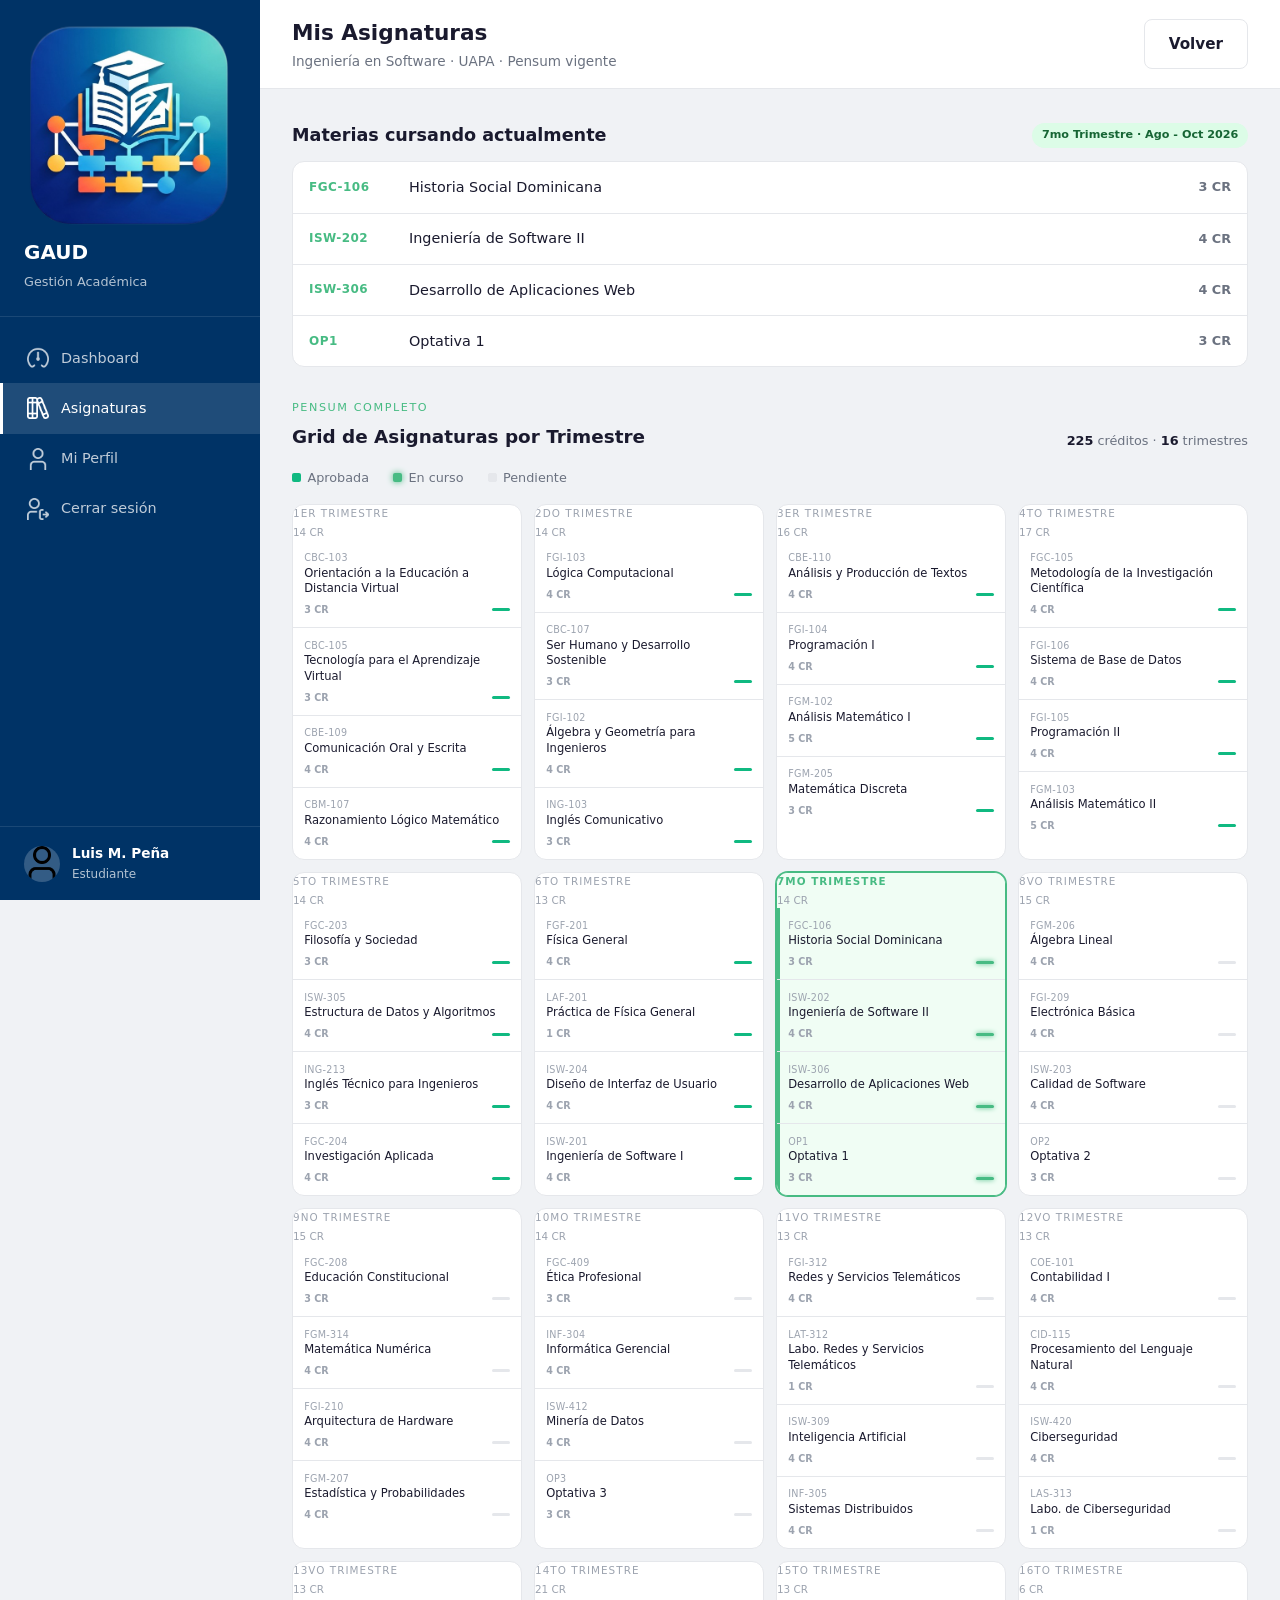
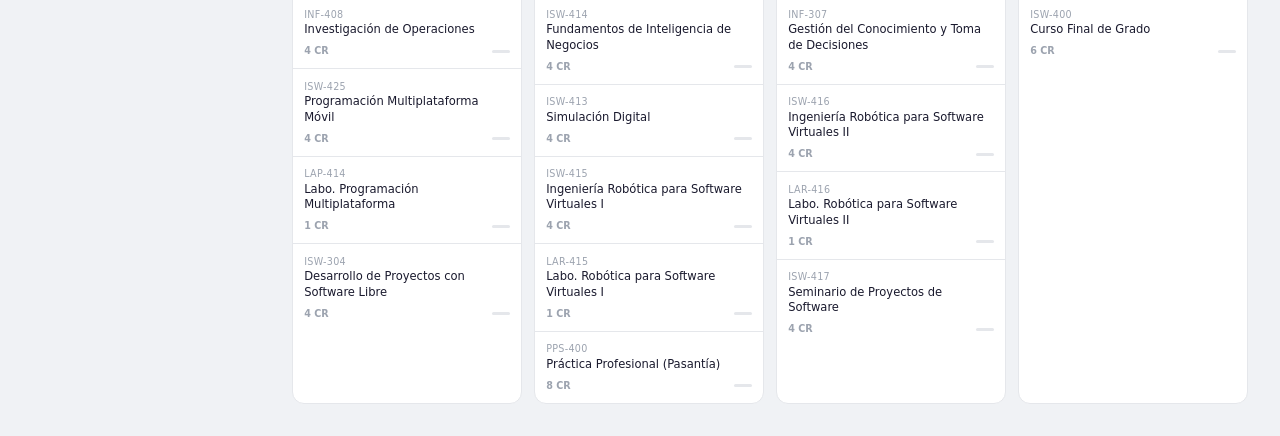
==== commit 0023b089: "Header e icono en asignaturas" ====
--- a/asignaturas.html
+++ b/asignaturas.html
@@ -6,6 +6,8 @@
   <title>Asignaturas — GAUD</title>
   <link rel="icon" href="icon/icon-web.png" type="image/png">
   <link rel="stylesheet" href="css/styles.css">
+  <script src="js/header.js" defer></script>
+  <script src="js/logo.js" defer></script>
 </head>
 <body>
   <div class="app-layout">
@@ -13,9 +15,9 @@
     <!-- Sidebar -->
     <aside class="sidebar">
       <div class="sidebar-header">
-        <div class="logo-img">
+        <a href="dashboard-tommisan.html" class="logo-img" id="logo-dashboard">
           <img src="icon/icon-web.png" alt="GAUD">
-        </div>
+        </a>
         <h2>GAUD</h2>
         <p>Gestión Académica</p>
       </div>
@@ -557,4 +559,4 @@
     </main>
   </div>
 </body>
-</html>+</html>
--- a/css/styles.css
+++ b/css/styles.css
@@ -946,3 +946,44 @@
     text-align: left;
   }
 }
+
+/* ===== VALIDACIONES (Fase 2 - JS) — agregar al final de styles.css ===== */
+
+.input-error {
+  border-color: var(--danger) !important;
+  box-shadow: 0 0 0 3px rgba(239, 68, 68, 0.1) !important;
+}
+
+.error-message {
+  display: block;
+  color: var(--danger);
+  font-size: 0.78rem;
+  margin-top: 0.3rem;
+  min-height: 1rem;
+}
+
+.success-message {
+  background: #dcfce7;
+  color: #166534;
+  border: 1px solid #bbf7d0;
+  border-radius: var(--radius-sm);
+  padding: 0.75rem 1rem;
+  font-size: 0.85rem;
+  font-weight: 600;
+  text-align: center;
+  margin-bottom: 1.25rem;
+}
+
+.profile-edit-input {
+  padding: 0.35rem 0.6rem;
+  border: 1.5px solid var(--border);
+  border-radius: var(--radius-sm);
+  font-size: 0.9rem;
+  font-weight: 600;
+  text-align: right;
+  max-width: 220px;
+}
+
+.profile-edit-input.input-error {
+  text-align: left;
+}
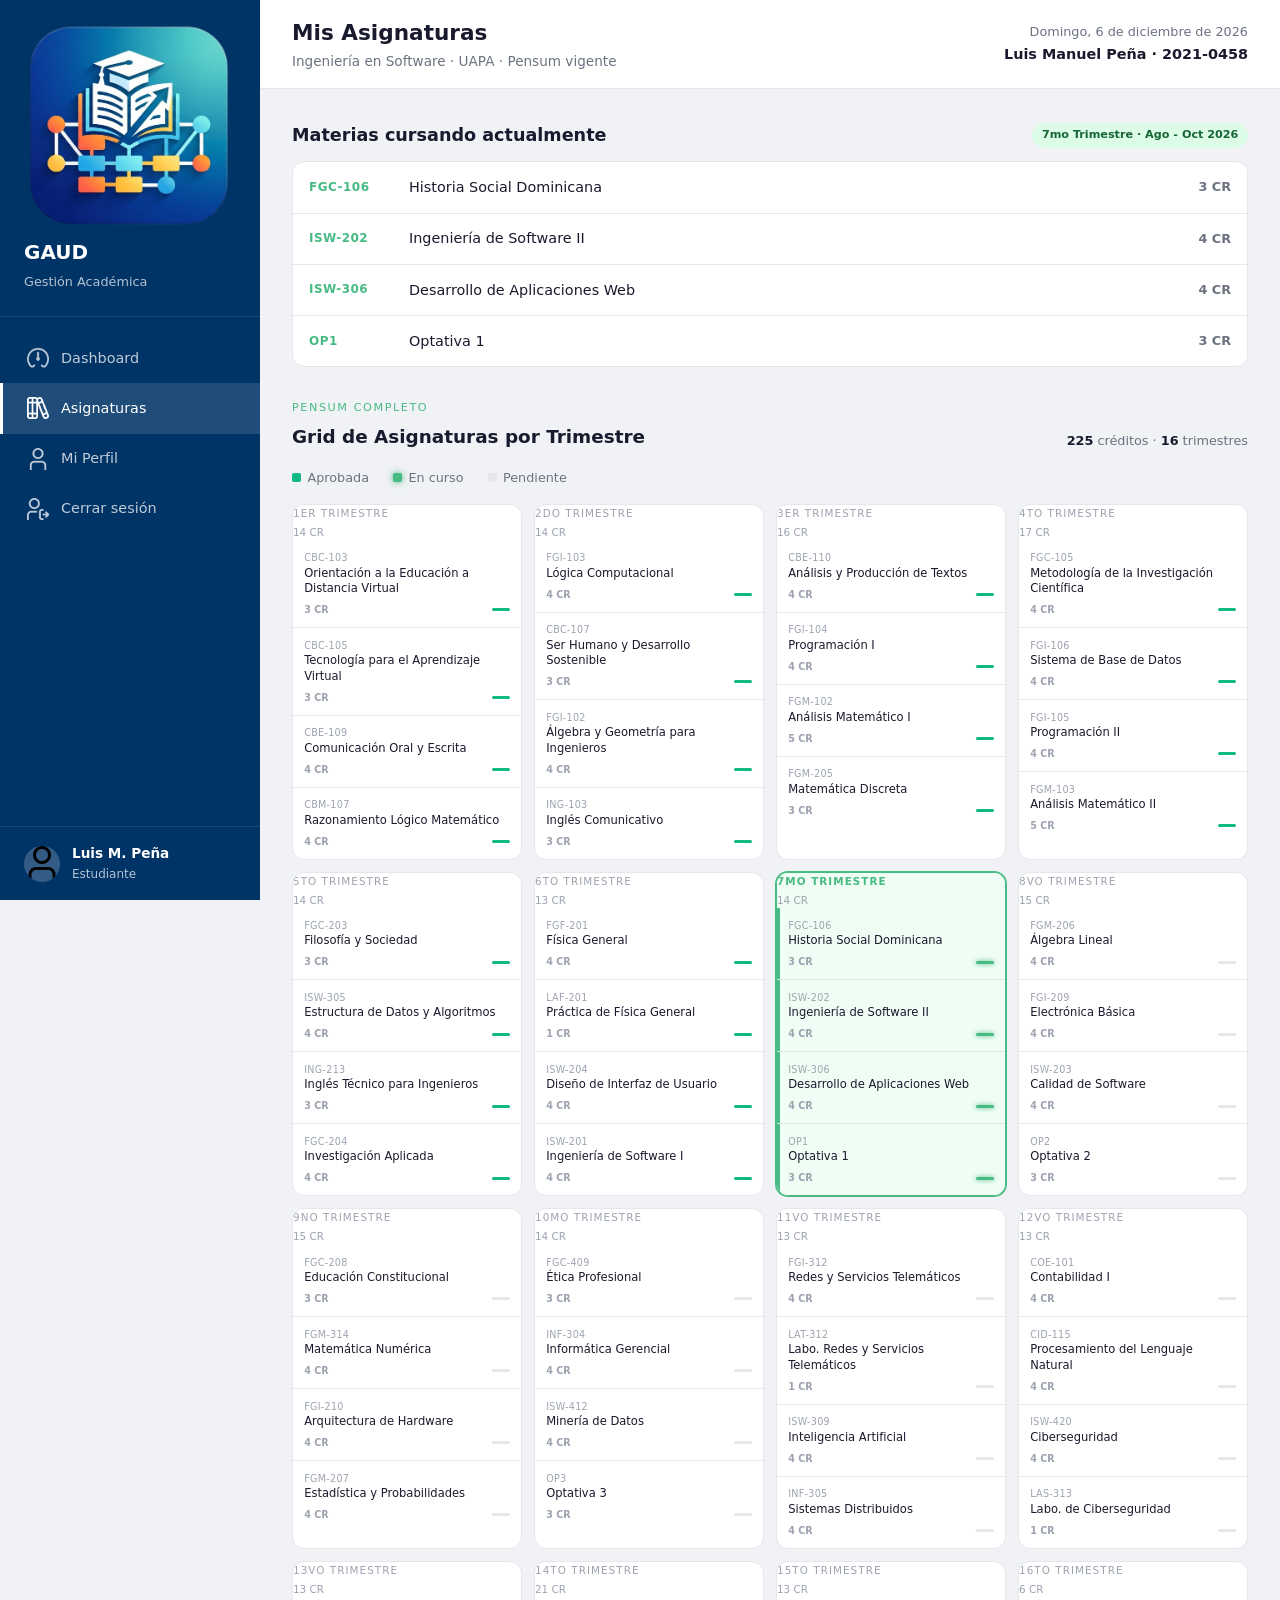
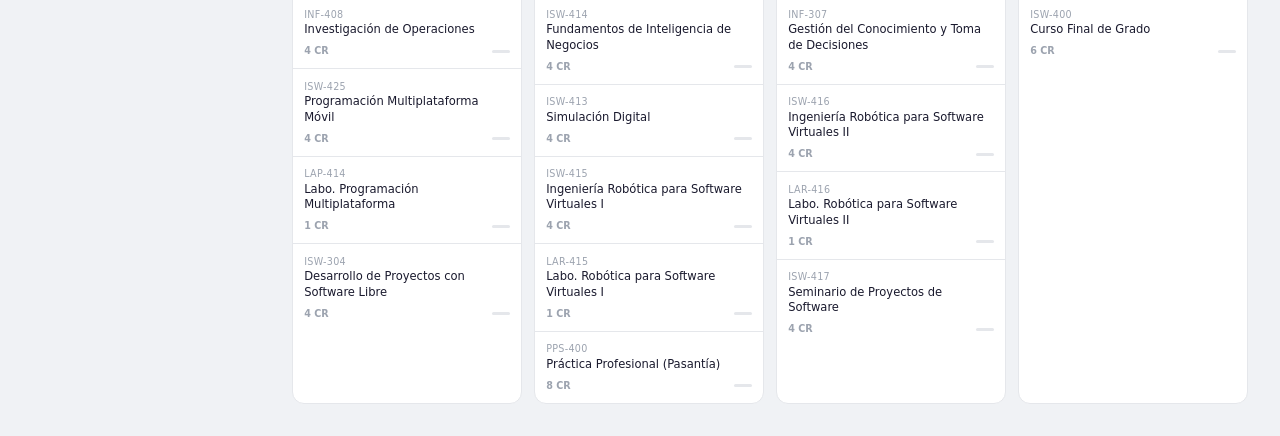
==== commit a2757544: "Add files via upload" ====
--- a/asignaturas.html
+++ b/asignaturas.html
@@ -1,562 +1,577 @@
-<!DOCTYPE html>
-<html lang="es">
-<head>
-  <meta charset="UTF-8">
-  <meta name="viewport" content="width=device-width, initial-scale=1.0">
-  <title>Asignaturas — GAUD</title>
-  <link rel="icon" href="icon/icon-web.png" type="image/png">
-  <link rel="stylesheet" href="css/styles.css">
-  <script src="js/header.js" defer></script>
-  <script src="js/logo.js" defer></script>
-</head>
-<body>
-  <div class="app-layout">
-
-    <!-- Sidebar -->
-    <aside class="sidebar">
-      <div class="sidebar-header">
-        <a href="dashboard-tommisan.html" class="logo-img" id="logo-dashboard">
-          <img src="icon/icon-web.png" alt="GAUD">
-        </a>
-        <h2>GAUD</h2>
-        <p>Gestión Académica</p>
-      </div>
-
-      <nav class="sidebar-nav">
-        <a href="dashboard-tommisan.html">
-          <span class="nav-icon"><img src="icon/tachometer-average.png" alt=""></span> Dashboard
-        </a>
-        <a href="asignaturas.html" class="active">
-          <span class="nav-icon"><img src="icon/books.png" alt=""></span> Asignaturas
-        </a>
-        <a href="perfil.html">
-          <span class="nav-icon"><img src="icon/user.png" alt=""></span> Mi Perfil
-        </a>
-        <a href="index.html">
-          <span class="nav-icon"><img src="icon/user-logout.png" alt=""></span> Cerrar sesión
-        </a>
-      </nav>
-
-      <div class="sidebar-footer">
-        <div class="user-mini">
-          <div class="user-avatar">
-            <img src="icon/user.png" alt="">
-          </div>
-          <div class="user-info">
-            <div class="user-name">Luis M. Peña</div>
-            <div class="user-role">Estudiante</div>
-          </div>
-        </div>
-      </div>
-    </aside>
-
-    <!-- Main Content -->
-    <main class="main-content">
-      <header class="topbar">
-        <div class="topbar-title">
-          <h1>Mis Asignaturas</h1>
-          <p>Ingeniería en Software · UAPA · Pensum vigente</p>
-        </div>
-        <div class="topbar-actions">
-          <a href="dashboard-tommisan.html" class="btn btn-outline">Volver</a>
-        </div>
-      </header>
-
-      <div class="page-content">
-
-        <!-- ===== MATERIAS ACTUALES ===== -->
-        <div class="current-section">
-          <div class="section-title">
-            <span>Materias cursando actualmente</span>
-            <span class="period-badge">7mo Trimestre · Ago - Oct 2026</span>
-          </div>
-          <div class="current-list">
-            <div class="current-item">
-              <span class="item-code">FGC-106</span>
-              <span class="item-name">Historia Social Dominicana</span>
-              <span class="item-credits">3 CR</span>
-            </div>
-            <div class="current-item">
-              <span class="item-code">ISW-202</span>
-              <span class="item-name">Ingeniería de Software II</span>
-              <span class="item-credits">4 CR</span>
-            </div>
-            <div class="current-item">
-              <span class="item-code">ISW-306</span>
-              <span class="item-name">Desarrollo de Aplicaciones Web</span>
-              <span class="item-credits">4 CR</span>
-            </div>
-            <div class="current-item">
-              <span class="item-code">OP1</span>
-              <span class="item-name">Optativa 1</span>
-              <span class="item-credits">3 CR</span>
-            </div>
-          </div>
-        </div>
-
-        <!-- ===== PENSUM COMPLETO ===== -->
-        <div class="pensum-header">
-          <div>
-            <p class="eyebrow">Pensum completo</p>
-            <h2>Grid de Asignaturas por Trimestre</h2>
-          </div>
-          <div class="pensum-meta">
-            <div><strong>225</strong> créditos · <strong>16</strong> trimestres</div>
-          </div>
-        </div>
-
-        <div class="legend">
-          <span><i class="dot dot-approved"></i> Aprobada</span>
-          <span><i class="dot dot-current"></i> En curso</span>
-          <span><i class="dot dot-pending"></i> Pendiente</span>
-        </div>
-
-        <div class="pensum-scroll">
-          <div class="pensum-grid">
-
-            <!-- 1er Trimestre -->
-            <div class="term">
-              <div class="term-head">
-                <div class="term-num">1er Trimestre</div>
-                <div class="term-credits">14 CR</div>
-              </div>
-              <div class="course status-approved">
-                <div class="course-code">CBC-103</div>
-                <p class="course-name">Orientación a la Educación a Distancia Virtual</p>
-                <div class="course-foot"><span class="credits">3 CR</span><span class="status-bar"></span></div>
-              </div>
-              <div class="course status-approved">
-                <div class="course-code">CBC-105</div>
-                <p class="course-name">Tecnología para el Aprendizaje Virtual</p>
-                <div class="course-foot"><span class="credits">3 CR</span><span class="status-bar"></span></div>
-              </div>
-              <div class="course status-approved">
-                <div class="course-code">CBE-109</div>
-                <p class="course-name">Comunicación Oral y Escrita</p>
-                <div class="course-foot"><span class="credits">4 CR</span><span class="status-bar"></span></div>
-              </div>
-              <div class="course status-approved">
-                <div class="course-code">CBM-107</div>
-                <p class="course-name">Razonamiento Lógico Matemático</p>
-                <div class="course-foot"><span class="credits">4 CR</span><span class="status-bar"></span></div>
-              </div>
-            </div>
-
-            <!-- 2do Trimestre -->
-            <div class="term">
-              <div class="term-head">
-                <div class="term-num">2do Trimestre</div>
-                <div class="term-credits">14 CR</div>
-              </div>
-              <div class="course status-approved">
-                <div class="course-code">FGI-103</div>
-                <p class="course-name">Lógica Computacional</p>
-                <div class="course-foot"><span class="credits">4 CR</span><span class="status-bar"></span></div>
-              </div>
-              <div class="course status-approved">
-                <div class="course-code">CBC-107</div>
-                <p class="course-name">Ser Humano y Desarrollo Sostenible</p>
-                <div class="course-foot"><span class="credits">3 CR</span><span class="status-bar"></span></div>
-              </div>
-              <div class="course status-approved">
-                <div class="course-code">FGI-102</div>
-                <p class="course-name">Álgebra y Geometría para Ingenieros</p>
-                <div class="course-foot"><span class="credits">4 CR</span><span class="status-bar"></span></div>
-              </div>
-              <div class="course status-approved">
-                <div class="course-code">ING-103</div>
-                <p class="course-name">Inglés Comunicativo</p>
-                <div class="course-foot"><span class="credits">3 CR</span><span class="status-bar"></span></div>
-              </div>
-            </div>
-
-            <!-- 3er Trimestre -->
-            <div class="term">
-              <div class="term-head">
-                <div class="term-num">3er Trimestre</div>
-                <div class="term-credits">16 CR</div>
-              </div>
-              <div class="course status-approved">
-                <div class="course-code">CBE-110</div>
-                <p class="course-name">Análisis y Producción de Textos</p>
-                <div class="course-foot"><span class="credits">4 CR</span><span class="status-bar"></span></div>
-              </div>
-              <div class="course status-approved">
-                <div class="course-code">FGI-104</div>
-                <p class="course-name">Programación I</p>
-                <div class="course-foot"><span class="credits">4 CR</span><span class="status-bar"></span></div>
-              </div>
-              <div class="course status-approved">
-                <div class="course-code">FGM-102</div>
-                <p class="course-name">Análisis Matemático I</p>
-                <div class="course-foot"><span class="credits">5 CR</span><span class="status-bar"></span></div>
-              </div>
-              <div class="course status-approved">
-                <div class="course-code">FGM-205</div>
-                <p class="course-name">Matemática Discreta</p>
-                <div class="course-foot"><span class="credits">3 CR</span><span class="status-bar"></span></div>
-              </div>
-            </div>
-
-            <!-- 4to Trimestre -->
-            <div class="term">
-              <div class="term-head">
-                <div class="term-num">4to Trimestre</div>
-                <div class="term-credits">17 CR</div>
-              </div>
-              <div class="course status-approved">
-                <div class="course-code">FGC-105</div>
-                <p class="course-name">Metodología de la Investigación Científica</p>
-                <div class="course-foot"><span class="credits">4 CR</span><span class="status-bar"></span></div>
-              </div>
-              <div class="course status-approved">
-                <div class="course-code">FGI-106</div>
-                <p class="course-name">Sistema de Base de Datos</p>
-                <div class="course-foot"><span class="credits">4 CR</span><span class="status-bar"></span></div>
-              </div>
-              <div class="course status-approved">
-                <div class="course-code">FGI-105</div>
-                <p class="course-name">Programación II</p>
-                <div class="course-foot"><span class="credits">4 CR</span><span class="status-bar"></span></div>
-              </div>
-              <div class="course status-approved">
-                <div class="course-code">FGM-103</div>
-                <p class="course-name">Análisis Matemático II</p>
-                <div class="course-foot"><span class="credits">5 CR</span><span class="status-bar"></span></div>
-              </div>
-            </div>
-
-            <!-- 5to Trimestre -->
-            <div class="term">
-              <div class="term-head">
-                <div class="term-num">5to Trimestre</div>
-                <div class="term-credits">14 CR</div>
-              </div>
-              <div class="course status-approved">
-                <div class="course-code">FGC-203</div>
-                <p class="course-name">Filosofía y Sociedad</p>
-                <div class="course-foot"><span class="credits">3 CR</span><span class="status-bar"></span></div>
-              </div>
-              <div class="course status-approved">
-                <div class="course-code">ISW-305</div>
-                <p class="course-name">Estructura de Datos y Algoritmos</p>
-                <div class="course-foot"><span class="credits">4 CR</span><span class="status-bar"></span></div>
-              </div>
-              <div class="course status-approved">
-                <div class="course-code">ING-213</div>
-                <p class="course-name">Inglés Técnico para Ingenieros</p>
-                <div class="course-foot"><span class="credits">3 CR</span><span class="status-bar"></span></div>
-              </div>
-              <div class="course status-approved">
-                <div class="course-code">FGC-204</div>
-                <p class="course-name">Investigación Aplicada</p>
-                <div class="course-foot"><span class="credits">4 CR</span><span class="status-bar"></span></div>
-              </div>
-            </div>
-
-            <!-- 6to Trimestre -->
-            <div class="term">
-              <div class="term-head">
-                <div class="term-num">6to Trimestre</div>
-                <div class="term-credits">13 CR</div>
-              </div>
-              <div class="course status-approved">
-                <div class="course-code">FGF-201</div>
-                <p class="course-name">Física General</p>
-                <div class="course-foot"><span class="credits">4 CR</span><span class="status-bar"></span></div>
-              </div>
-              <div class="course status-approved">
-                <div class="course-code">LAF-201</div>
-                <p class="course-name">Práctica de Física General</p>
-                <div class="course-foot"><span class="credits">1 CR</span><span class="status-bar"></span></div>
-              </div>
-              <div class="course status-approved">
-                <div class="course-code">ISW-204</div>
-                <p class="course-name">Diseño de Interfaz de Usuario</p>
-                <div class="course-foot"><span class="credits">4 CR</span><span class="status-bar"></span></div>
-              </div>
-              <div class="course status-approved">
-                <div class="course-code">ISW-201</div>
-                <p class="course-name">Ingeniería de Software I</p>
-                <div class="course-foot"><span class="credits">4 CR</span><span class="status-bar"></span></div>
-              </div>
-            </div>
-
-            <!-- 7mo Trimestre (CURRENT) -->
-            <div class="term term-current">
-              <div class="term-head">
-                <div class="term-num">7mo Trimestre</div>
-                <div class="term-credits">14 CR</div>
-              </div>
-              <div class="course status-current">
-                <div class="course-code">FGC-106</div>
-                <p class="course-name">Historia Social Dominicana</p>
-                <div class="course-foot"><span class="credits">3 CR</span><span class="status-bar"></span></div>
-              </div>
-              <div class="course status-current">
-                <div class="course-code">ISW-202</div>
-                <p class="course-name">Ingeniería de Software II</p>
-                <div class="course-foot"><span class="credits">4 CR</span><span class="status-bar"></span></div>
-              </div>
-              <div class="course status-current">
-                <div class="course-code">ISW-306</div>
-                <p class="course-name">Desarrollo de Aplicaciones Web</p>
-                <div class="course-foot"><span class="credits">4 CR</span><span class="status-bar"></span></div>
-              </div>
-              <div class="course status-current">
-                <div class="course-code">OP1</div>
-                <p class="course-name">Optativa 1</p>
-                <div class="course-foot"><span class="credits">3 CR</span><span class="status-bar"></span></div>
-              </div>
-            </div>
-
-            <!-- 8vo Trimestre -->
-            <div class="term">
-              <div class="term-head">
-                <div class="term-num">8vo Trimestre</div>
-                <div class="term-credits">15 CR</div>
-              </div>
-              <div class="course status-pending">
-                <div class="course-code">FGM-206</div>
-                <p class="course-name">Álgebra Lineal</p>
-                <div class="course-foot"><span class="credits">4 CR</span><span class="status-bar"></span></div>
-              </div>
-              <div class="course status-pending">
-                <div class="course-code">FGI-209</div>
-                <p class="course-name">Electrónica Básica</p>
-                <div class="course-foot"><span class="credits">4 CR</span><span class="status-bar"></span></div>
-              </div>
-              <div class="course status-pending">
-                <div class="course-code">ISW-203</div>
-                <p class="course-name">Calidad de Software</p>
-                <div class="course-foot"><span class="credits">4 CR</span><span class="status-bar"></span></div>
-              </div>
-              <div class="course status-pending">
-                <div class="course-code">OP2</div>
-                <p class="course-name">Optativa 2</p>
-                <div class="course-foot"><span class="credits">3 CR</span><span class="status-bar"></span></div>
-              </div>
-            </div>
-
-            <!-- 9no Trimestre -->
-            <div class="term">
-              <div class="term-head">
-                <div class="term-num">9no Trimestre</div>
-                <div class="term-credits">15 CR</div>
-              </div>
-              <div class="course status-pending">
-                <div class="course-code">FGC-208</div>
-                <p class="course-name">Educación Constitucional</p>
-                <div class="course-foot"><span class="credits">3 CR</span><span class="status-bar"></span></div>
-              </div>
-              <div class="course status-pending">
-                <div class="course-code">FGM-314</div>
-                <p class="course-name">Matemática Numérica</p>
-                <div class="course-foot"><span class="credits">4 CR</span><span class="status-bar"></span></div>
-              </div>
-              <div class="course status-pending">
-                <div class="course-code">FGI-210</div>
-                <p class="course-name">Arquitectura de Hardware</p>
-                <div class="course-foot"><span class="credits">4 CR</span><span class="status-bar"></span></div>
-              </div>
-              <div class="course status-pending">
-                <div class="course-code">FGM-207</div>
-                <p class="course-name">Estadística y Probabilidades</p>
-                <div class="course-foot"><span class="credits">4 CR</span><span class="status-bar"></span></div>
-              </div>
-            </div>
-
-            <!-- 10mo Trimestre -->
-            <div class="term">
-              <div class="term-head">
-                <div class="term-num">10mo Trimestre</div>
-                <div class="term-credits">14 CR</div>
-              </div>
-              <div class="course status-pending">
-                <div class="course-code">FGC-409</div>
-                <p class="course-name">Ética Profesional</p>
-                <div class="course-foot"><span class="credits">3 CR</span><span class="status-bar"></span></div>
-              </div>
-              <div class="course status-pending">
-                <div class="course-code">INF-304</div>
-                <p class="course-name">Informática Gerencial</p>
-                <div class="course-foot"><span class="credits">4 CR</span><span class="status-bar"></span></div>
-              </div>
-              <div class="course status-pending">
-                <div class="course-code">ISW-412</div>
-                <p class="course-name">Minería de Datos</p>
-                <div class="course-foot"><span class="credits">4 CR</span><span class="status-bar"></span></div>
-              </div>
-              <div class="course status-pending">
-                <div class="course-code">OP3</div>
-                <p class="course-name">Optativa 3</p>
-                <div class="course-foot"><span class="credits">3 CR</span><span class="status-bar"></span></div>
-              </div>
-            </div>
-
-            <!-- 11vo Trimestre -->
-            <div class="term">
-              <div class="term-head">
-                <div class="term-num">11vo Trimestre</div>
-                <div class="term-credits">13 CR</div>
-              </div>
-              <div class="course status-pending">
-                <div class="course-code">FGI-312</div>
-                <p class="course-name">Redes y Servicios Telemáticos</p>
-                <div class="course-foot"><span class="credits">4 CR</span><span class="status-bar"></span></div>
-              </div>
-              <div class="course status-pending">
-                <div class="course-code">LAT-312</div>
-                <p class="course-name">Labo. Redes y Servicios Telemáticos</p>
-                <div class="course-foot"><span class="credits">1 CR</span><span class="status-bar"></span></div>
-              </div>
-              <div class="course status-pending">
-                <div class="course-code">ISW-309</div>
-                <p class="course-name">Inteligencia Artificial</p>
-                <div class="course-foot"><span class="credits">4 CR</span><span class="status-bar"></span></div>
-              </div>
-              <div class="course status-pending">
-                <div class="course-code">INF-305</div>
-                <p class="course-name">Sistemas Distribuidos</p>
-                <div class="course-foot"><span class="credits">4 CR</span><span class="status-bar"></span></div>
-              </div>
-            </div>
-
-            <!-- 12vo Trimestre -->
-            <div class="term">
-              <div class="term-head">
-                <div class="term-num">12vo Trimestre</div>
-                <div class="term-credits">13 CR</div>
-              </div>
-              <div class="course status-pending">
-                <div class="course-code">COE-101</div>
-                <p class="course-name">Contabilidad I</p>
-                <div class="course-foot"><span class="credits">4 CR</span><span class="status-bar"></span></div>
-              </div>
-              <div class="course status-pending">
-                <div class="course-code">CID-115</div>
-                <p class="course-name">Procesamiento del Lenguaje Natural</p>
-                <div class="course-foot"><span class="credits">4 CR</span><span class="status-bar"></span></div>
-              </div>
-              <div class="course status-pending">
-                <div class="course-code">ISW-420</div>
-                <p class="course-name">Ciberseguridad</p>
-                <div class="course-foot"><span class="credits">4 CR</span><span class="status-bar"></span></div>
-              </div>
-              <div class="course status-pending">
-                <div class="course-code">LAS-313</div>
-                <p class="course-name">Labo. de Ciberseguridad</p>
-                <div class="course-foot"><span class="credits">1 CR</span><span class="status-bar"></span></div>
-              </div>
-            </div>
-
-            <!-- 13vo Trimestre -->
-            <div class="term">
-              <div class="term-head">
-                <div class="term-num">13vo Trimestre</div>
-                <div class="term-credits">13 CR</div>
-              </div>
-              <div class="course status-pending">
-                <div class="course-code">INF-408</div>
-                <p class="course-name">Investigación de Operaciones</p>
-                <div class="course-foot"><span class="credits">4 CR</span><span class="status-bar"></span></div>
-              </div>
-              <div class="course status-pending">
-                <div class="course-code">ISW-425</div>
-                <p class="course-name">Programación Multiplataforma Móvil</p>
-                <div class="course-foot"><span class="credits">4 CR</span><span class="status-bar"></span></div>
-              </div>
-              <div class="course status-pending">
-                <div class="course-code">LAP-414</div>
-                <p class="course-name">Labo. Programación Multiplataforma</p>
-                <div class="course-foot"><span class="credits">1 CR</span><span class="status-bar"></span></div>
-              </div>
-              <div class="course status-pending">
-                <div class="course-code">ISW-304</div>
-                <p class="course-name">Desarrollo de Proyectos con Software Libre</p>
-                <div class="course-foot"><span class="credits">4 CR</span><span class="status-bar"></span></div>
-              </div>
-            </div>
-
-            <!-- 14to Trimestre -->
-            <div class="term">
-              <div class="term-head">
-                <div class="term-num">14to Trimestre</div>
-                <div class="term-credits">21 CR</div>
-              </div>
-              <div class="course status-pending">
-                <div class="course-code">ISW-414</div>
-                <p class="course-name">Fundamentos de Inteligencia de Negocios</p>
-                <div class="course-foot"><span class="credits">4 CR</span><span class="status-bar"></span></div>
-              </div>
-              <div class="course status-pending">
-                <div class="course-code">ISW-413</div>
-                <p class="course-name">Simulación Digital</p>
-                <div class="course-foot"><span class="credits">4 CR</span><span class="status-bar"></span></div>
-              </div>
-              <div class="course status-pending">
-                <div class="course-code">ISW-415</div>
-                <p class="course-name">Ingeniería Robótica para Software Virtuales I</p>
-                <div class="course-foot"><span class="credits">4 CR</span><span class="status-bar"></span></div>
-              </div>
-              <div class="course status-pending">
-                <div class="course-code">LAR-415</div>
-                <p class="course-name">Labo. Robótica para Software Virtuales I</p>
-                <div class="course-foot"><span class="credits">1 CR</span><span class="status-bar"></span></div>
-              </div>
-              <div class="course status-pending">
-                <div class="course-code">PPS-400</div>
-                <p class="course-name">Práctica Profesional (Pasantía)</p>
-                <div class="course-foot"><span class="credits">8 CR</span><span class="status-bar"></span></div>
-              </div>
-            </div>
-
-            <!-- 15to Trimestre -->
-            <div class="term">
-              <div class="term-head">
-                <div class="term-num">15to Trimestre</div>
-                <div class="term-credits">13 CR</div>
-              </div>
-              <div class="course status-pending">
-                <div class="course-code">INF-307</div>
-                <p class="course-name">Gestión del Conocimiento y Toma de Decisiones</p>
-                <div class="course-foot"><span class="credits">4 CR</span><span class="status-bar"></span></div>
-              </div>
-              <div class="course status-pending">
-                <div class="course-code">ISW-416</div>
-                <p class="course-name">Ingeniería Robótica para Software Virtuales II</p>
-                <div class="course-foot"><span class="credits">4 CR</span><span class="status-bar"></span></div>
-              </div>
-              <div class="course status-pending">
-                <div class="course-code">LAR-416</div>
-                <p class="course-name">Labo. Robótica para Software Virtuales II</p>
-                <div class="course-foot"><span class="credits">1 CR</span><span class="status-bar"></span></div>
-              </div>
-              <div class="course status-pending">
-                <div class="course-code">ISW-417</div>
-                <p class="course-name">Seminario de Proyectos de Software</p>
-                <div class="course-foot"><span class="credits">4 CR</span><span class="status-bar"></span></div>
-              </div>
-            </div>
-
-            <!-- 16to Trimestre -->
-            <div class="term">
-              <div class="term-head">
-                <div class="term-num">16to Trimestre</div>
-                <div class="term-credits">6 CR</div>
-              </div>
-              <div class="course status-pending">
-                <div class="course-code">ISW-400</div>
-                <p class="course-name">Curso Final de Grado</p>
-                <div class="course-foot"><span class="credits">6 CR</span><span class="status-bar"></span></div>
-              </div>
-            </div>
-
-          </div>
-        </div>
-
-      </div>
-    </main>
-  </div>
-</body>
-</html>
+<!DOCTYPE html>
+<html lang="es">
+<head>
+  <meta charset="UTF-8">
+  <meta name="viewport" content="width=device-width, initial-scale=1.0">
+  <title>Asignaturas — GAUD</title>
+  <link rel="icon" href="icon/icon-web.png" type="image/png">
+  <link rel="stylesheet" href="css/styles.css">
+  <script src="js/header.js" defer></script>
+  <script src="js/logo.js" defer></script>
+</head>
+<body>
+  <div class="app-layout">
+
+    <!-- Sidebar -->
+    <aside class="sidebar">
+      <div class="sidebar-header">
+        <a href="dashboard-tommisan.html" class="logo-img" id="logo-dashboard">
+          <img src="icon/icon-web.png" alt="GAUD">
+        </a>
+        <h2>GAUD</h2>
+        <p>Gestión Académica</p>
+      </div>
+
+      <nav class="sidebar-nav">
+        <a href="dashboard-tommisan.html">
+          <span class="nav-icon"><img src="icon/tachometer-average.png" alt=""></span> Dashboard
+        </a>
+        <a href="asignaturas.html" class="active">
+          <span class="nav-icon"><img src="icon/books.png" alt=""></span> Asignaturas
+        </a>
+        <a href="perfil.html">
+          <span class="nav-icon"><img src="icon/user.png" alt=""></span> Mi Perfil
+        </a>
+        <a href="index.html">
+          <span class="nav-icon"><img src="icon/user-logout.png" alt=""></span> Cerrar sesión
+        </a>
+      </nav>
+
+      <div class="sidebar-footer">
+        <div class="user-mini">
+          <div class="user-avatar">
+            <img src="icon/user.png" alt="">
+          </div>
+          <div class="user-info">
+            <div class="user-name">Luis M. Peña</div>
+            <div class="user-role">Estudiante</div>
+          </div>
+        </div>
+      </div>
+    </aside>
+
+    <!-- Main Content -->
+    <main class="main-content">
+      <header class="topbar">
+        <div class="topbar-title">
+          <h1>Mis Asignaturas</h1>
+          <p>Ingeniería en Software · UAPA · Pensum vigente</p>
+        </div>
+        <div class="topbar-actions">
+          <a href="dashboard-tommisan.html" class="btn btn-outline">Volver</a>
+        </div>
+      </header>
+
+      <div class="page-content">
+
+        <!-- ===== MATERIAS ACTUALES ===== -->
+        <div class="current-section">
+          <div class="section-title">
+            <span>Materias cursando actualmente</span>
+            <span class="period-badge">7mo Trimestre · Ago - Oct 2026</span>
+          </div>
+          <div class="current-list">
+            <div class="current-item">
+              <span class="item-code">FGC-106</span>
+              <span class="item-name">Historia Social Dominicana</span>
+              <span class="item-credits">3 CR</span>
+            </div>
+            <div class="current-item">
+              <span class="item-code">ISW-202</span>
+              <span class="item-name">Ingeniería de Software II</span>
+              <span class="item-credits">4 CR</span>
+            </div>
+            <div class="current-item">
+              <span class="item-code">ISW-306</span>
+              <span class="item-name">Desarrollo de Aplicaciones Web</span>
+              <span class="item-credits">4 CR</span>
+            </div>
+            <div class="current-item">
+              <span class="item-code">OP1</span>
+              <span class="item-name">Optativa 1</span>
+              <span class="item-credits">3 CR</span>
+            </div>
+          </div>
+        </div>
+
+        <!-- ===== PENSUM COMPLETO ===== -->
+        <div class="pensum-header">
+          <div>
+            <p class="eyebrow">Pensum completo</p>
+            <h2>Grid de Asignaturas por Trimestre</h2>
+          </div>
+          <div class="pensum-meta">
+            <div><strong>225</strong> créditos · <strong>16</strong> trimestres</div>
+          </div>
+        </div>
+
+        <div class="legend">
+          <span><i class="dot dot-approved"></i> Aprobada</span>
+          <span><i class="dot dot-current"></i> En curso</span>
+          <span><i class="dot dot-pending"></i> Pendiente</span>
+        </div>
+
+        <div class="pensum-scroll">
+          <div class="pensum-grid">
+
+            <!-- 1er Trimestre -->
+            <div class="term">
+              <div class="term-head">
+                <div class="term-num">1er Trimestre</div>
+                <div class="term-credits">14 CR</div>
+              </div>
+              <div class="course status-approved">
+                <div class="course-code">CBC-103</div>
+                <p class="course-name">Orientación a la Educación a Distancia Virtual</p>
+                <div class="course-foot"><span class="credits">3 CR</span><span class="status-bar"></span></div>
+              </div>
+              <div class="course status-approved">
+                <div class="course-code">CBC-105</div>
+                <p class="course-name">Tecnología para el Aprendizaje Virtual</p>
+                <div class="course-foot"><span class="credits">3 CR</span><span class="status-bar"></span></div>
+              </div>
+              <div class="course status-approved">
+                <div class="course-code">CBE-109</div>
+                <p class="course-name">Comunicación Oral y Escrita</p>
+                <div class="course-foot"><span class="credits">4 CR</span><span class="status-bar"></span></div>
+              </div>
+              <div class="course status-approved">
+                <div class="course-code">CBM-107</div>
+                <p class="course-name">Razonamiento Lógico Matemático</p>
+                <div class="course-foot"><span class="credits">4 CR</span><span class="status-bar"></span></div>
+              </div>
+            </div>
+
+            <!-- 2do Trimestre -->
+            <div class="term">
+              <div class="term-head">
+                <div class="term-num">2do Trimestre</div>
+                <div class="term-credits">14 CR</div>
+              </div>
+              <div class="course status-approved">
+                <div class="course-code">FGI-103</div>
+                <p class="course-name">Lógica Computacional</p>
+                <div class="course-foot"><span class="credits">4 CR</span><span class="status-bar"></span></div>
+              </div>
+              <div class="course status-approved">
+                <div class="course-code">CBC-107</div>
+                <p class="course-name">Ser Humano y Desarrollo Sostenible</p>
+                <div class="course-foot"><span class="credits">3 CR</span><span class="status-bar"></span></div>
+              </div>
+              <div class="course status-approved">
+                <div class="course-code">FGI-102</div>
+                <p class="course-name">Álgebra y Geometría para Ingenieros</p>
+                <div class="course-foot"><span class="credits">4 CR</span><span class="status-bar"></span></div>
+              </div>
+              <div class="course status-approved">
+                <div class="course-code">ING-103</div>
+                <p class="course-name">Inglés Comunicativo</p>
+                <div class="course-foot"><span class="credits">3 CR</span><span class="status-bar"></span></div>
+              </div>
+            </div>
+
+            <!-- 3er Trimestre -->
+            <div class="term">
+              <div class="term-head">
+                <div class="term-num">3er Trimestre</div>
+                <div class="term-credits">16 CR</div>
+              </div>
+              <div class="course status-approved">
+                <div class="course-code">CBE-110</div>
+                <p class="course-name">Análisis y Producción de Textos</p>
+                <div class="course-foot"><span class="credits">4 CR</span><span class="status-bar"></span></div>
+              </div>
+              <div class="course status-approved">
+                <div class="course-code">FGI-104</div>
+                <p class="course-name">Programación I</p>
+                <div class="course-foot"><span class="credits">4 CR</span><span class="status-bar"></span></div>
+              </div>
+              <div class="course status-approved">
+                <div class="course-code">FGM-102</div>
+                <p class="course-name">Análisis Matemático I</p>
+                <div class="course-foot"><span class="credits">5 CR</span><span class="status-bar"></span></div>
+              </div>
+              <div class="course status-approved">
+                <div class="course-code">FGM-205</div>
+                <p class="course-name">Matemática Discreta</p>
+                <div class="course-foot"><span class="credits">3 CR</span><span class="status-bar"></span></div>
+              </div>
+            </div>
+
+            <!-- 4to Trimestre -->
+            <div class="term">
+              <div class="term-head">
+                <div class="term-num">4to Trimestre</div>
+                <div class="term-credits">17 CR</div>
+              </div>
+              <div class="course status-approved">
+                <div class="course-code">FGC-105</div>
+                <p class="course-name">Metodología de la Investigación Científica</p>
+                <div class="course-foot"><span class="credits">4 CR</span><span class="status-bar"></span></div>
+              </div>
+              <div class="course status-approved">
+                <div class="course-code">FGI-106</div>
+                <p class="course-name">Sistema de Base de Datos</p>
+                <div class="course-foot"><span class="credits">4 CR</span><span class="status-bar"></span></div>
+              </div>
+              <div class="course status-approved">
+                <div class="course-code">FGI-105</div>
+                <p class="course-name">Programación II</p>
+                <div class="course-foot"><span class="credits">4 CR</span><span class="status-bar"></span></div>
+              </div>
+              <div class="course status-approved">
+                <div class="course-code">FGM-103</div>
+                <p class="course-name">Análisis Matemático II</p>
+                <div class="course-foot"><span class="credits">5 CR</span><span class="status-bar"></span></div>
+              </div>
+            </div>
+
+            <!-- 5to Trimestre -->
+            <div class="term">
+              <div class="term-head">
+                <div class="term-num">5to Trimestre</div>
+                <div class="term-credits">14 CR</div>
+              </div>
+              <div class="course status-approved">
+                <div class="course-code">FGC-203</div>
+                <p class="course-name">Filosofía y Sociedad</p>
+                <div class="course-foot"><span class="credits">3 CR</span><span class="status-bar"></span></div>
+              </div>
+              <div class="course status-approved">
+                <div class="course-code">ISW-305</div>
+                <p class="course-name">Estructura de Datos y Algoritmos</p>
+                <div class="course-foot"><span class="credits">4 CR</span><span class="status-bar"></span></div>
+              </div>
+              <div class="course status-approved">
+                <div class="course-code">ING-213</div>
+                <p class="course-name">Inglés Técnico para Ingenieros</p>
+                <div class="course-foot"><span class="credits">3 CR</span><span class="status-bar"></span></div>
+              </div>
+              <div class="course status-approved">
+                <div class="course-code">FGC-204</div>
+                <p class="course-name">Investigación Aplicada</p>
+                <div class="course-foot"><span class="credits">4 CR</span><span class="status-bar"></span></div>
+              </div>
+            </div>
+
+            <!-- 6to Trimestre -->
+            <div class="term">
+              <div class="term-head">
+                <div class="term-num">6to Trimestre</div>
+                <div class="term-credits">13 CR</div>
+              </div>
+              <div class="course status-approved">
+                <div class="course-code">FGF-201</div>
+                <p class="course-name">Física General</p>
+                <div class="course-foot"><span class="credits">4 CR</span><span class="status-bar"></span></div>
+              </div>
+              <div class="course status-approved">
+                <div class="course-code">LAF-201</div>
+                <p class="course-name">Práctica de Física General</p>
+                <div class="course-foot"><span class="credits">1 CR</span><span class="status-bar"></span></div>
+              </div>
+              <div class="course status-approved">
+                <div class="course-code">ISW-204</div>
+                <p class="course-name">Diseño de Interfaz de Usuario</p>
+                <div class="course-foot"><span class="credits">4 CR</span><span class="status-bar"></span></div>
+              </div>
+              <div class="course status-approved">
+                <div class="course-code">ISW-201</div>
+                <p class="course-name">Ingeniería de Software I</p>
+                <div class="course-foot"><span class="credits">4 CR</span><span class="status-bar"></span></div>
+              </div>
+            </div>
+
+            <!-- 7mo Trimestre (CURRENT) -->
+            <div class="term term-current">
+              <div class="term-head">
+                <div class="term-num">7mo Trimestre</div>
+                <div class="term-credits">14 CR</div>
+              </div>
+              <div class="course status-current">
+                <div class="course-code">FGC-106</div>
+                <p class="course-name">Historia Social Dominicana</p>
+                <div class="course-foot"><span class="credits">3 CR</span><span class="status-bar"></span></div>
+              </div>
+              <div class="course status-current">
+                <div class="course-code">ISW-202</div>
+                <p class="course-name">Ingeniería de Software II</p>
+                <div class="course-foot"><span class="credits">4 CR</span><span class="status-bar"></span></div>
+              </div>
+              <div class="course status-current">
+                <div class="course-code">ISW-306</div>
+                <p class="course-name">Desarrollo de Aplicaciones Web</p>
+                <div class="course-foot"><span class="credits">4 CR</span><span class="status-bar"></span></div>
+              </div>
+              <div class="course status-current">
+                <div class="course-code">OP1</div>
+                <p class="course-name">Optativa 1</p>
+                <div class="course-foot"><span class="credits">3 CR</span><span class="status-bar"></span></div>
+              </div>
+            </div>
+
+            <!-- 8vo Trimestre -->
+            <div class="term">
+              <div class="term-head">
+                <div class="term-num">8vo Trimestre</div>
+                <div class="term-credits">15 CR</div>
+              </div>
+              <div class="course status-pending">
+                <div class="course-code">FGM-206</div>
+                <p class="course-name">Álgebra Lineal</p>
+                <div class="course-foot"><span class="credits">4 CR</span><span class="status-bar"></span></div>
+              </div>
+              <div class="course status-pending">
+                <div class="course-code">FGI-209</div>
+                <p class="course-name">Electrónica Básica</p>
+                <div class="course-foot"><span class="credits">4 CR</span><span class="status-bar"></span></div>
+              </div>
+              <div class="course status-pending">
+                <div class="course-code">ISW-203</div>
+                <p class="course-name">Calidad de Software</p>
+                <div class="course-foot"><span class="credits">4 CR</span><span class="status-bar"></span></div>
+              </div>
+              <div class="course status-pending">
+                <div class="course-code">OP2</div>
+                <p class="course-name">Optativa 2</p>
+                <div class="course-foot"><span class="credits">3 CR</span><span class="status-bar"></span></div>
+              </div>
+            </div>
+
+            <!-- 9no Trimestre -->
+            <div class="term">
+              <div class="term-head">
+                <div class="term-num">9no Trimestre</div>
+                <div class="term-credits">15 CR</div>
+              </div>
+              <div class="course status-pending">
+                <div class="course-code">FGC-208</div>
+                <p class="course-name">Educación Constitucional</p>
+                <div class="course-foot"><span class="credits">3 CR</span><span class="status-bar"></span></div>
+              </div>
+              <div class="course status-pending">
+                <div class="course-code">FGM-314</div>
+                <p class="course-name">Matemática Numérica</p>
+                <div class="course-foot"><span class="credits">4 CR</span><span class="status-bar"></span></div>
+              </div>
+              <div class="course status-pending">
+                <div class="course-code">FGI-210</div>
+                <p class="course-name">Arquitectura de Hardware</p>
+                <div class="course-foot"><span class="credits">4 CR</span><span class="status-bar"></span></div>
+              </div>
+              <div class="course status-pending">
+                <div class="course-code">FGM-207</div>
+                <p class="course-name">Estadística y Probabilidades</p>
+                <div class="course-foot"><span class="credits">4 CR</span><span class="status-bar"></span></div>
+              </div>
+            </div>
+
+            <!-- 10mo Trimestre -->
+            <div class="term">
+              <div class="term-head">
+                <div class="term-num">10mo Trimestre</div>
+                <div class="term-credits">14 CR</div>
+              </div>
+              <div class="course status-pending">
+                <div class="course-code">FGC-409</div>
+                <p class="course-name">Ética Profesional</p>
+                <div class="course-foot"><span class="credits">3 CR</span><span class="status-bar"></span></div>
+              </div>
+              <div class="course status-pending">
+                <div class="course-code">INF-304</div>
+                <p class="course-name">Informática Gerencial</p>
+                <div class="course-foot"><span class="credits">4 CR</span><span class="status-bar"></span></div>
+              </div>
+              <div class="course status-pending">
+                <div class="course-code">ISW-412</div>
+                <p class="course-name">Minería de Datos</p>
+                <div class="course-foot"><span class="credits">4 CR</span><span class="status-bar"></span></div>
+              </div>
+              <div class="course status-pending">
+                <div class="course-code">OP3</div>
+                <p class="course-name">Optativa 3</p>
+                <div class="course-foot"><span class="credits">3 CR</span><span class="status-bar"></span></div>
+              </div>
+            </div>
+
+            <!-- 11vo Trimestre -->
+            <div class="term">
+              <div class="term-head">
+                <div class="term-num">11vo Trimestre</div>
+                <div class="term-credits">13 CR</div>
+              </div>
+              <div class="course status-pending">
+                <div class="course-code">FGI-312</div>
+                <p class="course-name">Redes y Servicios Telemáticos</p>
+                <div class="course-foot"><span class="credits">4 CR</span><span class="status-bar"></span></div>
+              </div>
+              <div class="course status-pending">
+                <div class="course-code">LAT-312</div>
+                <p class="course-name">Labo. Redes y Servicios Telemáticos</p>
+                <div class="course-foot"><span class="credits">1 CR</span><span class="status-bar"></span></div>
+              </div>
+              <div class="course status-pending">
+                <div class="course-code">ISW-309</div>
+                <p class="course-name">Inteligencia Artificial</p>
+                <div class="course-foot"><span class="credits">4 CR</span><span class="status-bar"></span></div>
+              </div>
+              <div class="course status-pending">
+                <div class="course-code">INF-305</div>
+                <p class="course-name">Sistemas Distribuidos</p>
+                <div class="course-foot"><span class="credits">4 CR</span><span class="status-bar"></span></div>
+              </div>
+            </div>
+
+            <!-- 12vo Trimestre -->
+            <div class="term">
+              <div class="term-head">
+                <div class="term-num">12vo Trimestre</div>
+                <div class="term-credits">13 CR</div>
+              </div>
+              <div class="course status-pending">
+                <div class="course-code">COE-101</div>
+                <p class="course-name">Contabilidad I</p>
+                <div class="course-foot"><span class="credits">4 CR</span><span class="status-bar"></span></div>
+              </div>
+              <div class="course status-pending">
+                <div class="course-code">CID-115</div>
+                <p class="course-name">Procesamiento del Lenguaje Natural</p>
+                <div class="course-foot"><span class="credits">4 CR</span><span class="status-bar"></span></div>
+              </div>
+              <div class="course status-pending">
+                <div class="course-code">ISW-420</div>
+                <p class="course-name">Ciberseguridad</p>
+                <div class="course-foot"><span class="credits">4 CR</span><span class="status-bar"></span></div>
+              </div>
+              <div class="course status-pending">
+                <div class="course-code">LAS-313</div>
+                <p class="course-name">Labo. de Ciberseguridad</p>
+                <div class="course-foot"><span class="credits">1 CR</span><span class="status-bar"></span></div>
+              </div>
+            </div>
+
+            <!-- 13vo Trimestre -->
+            <div class="term">
+              <div class="term-head">
+                <div class="term-num">13vo Trimestre</div>
+                <div class="term-credits">13 CR</div>
+              </div>
+              <div class="course status-pending">
+                <div class="course-code">INF-408</div>
+                <p class="course-name">Investigación de Operaciones</p>
+                <div class="course-foot"><span class="credits">4 CR</span><span class="status-bar"></span></div>
+              </div>
+              <div class="course status-pending">
+                <div class="course-code">ISW-425</div>
+                <p class="course-name">Programación Multiplataforma Móvil</p>
+                <div class="course-foot"><span class="credits">4 CR</span><span class="status-bar"></span></div>
+              </div>
+              <div class="course status-pending">
+                <div class="course-code">LAP-414</div>
+                <p class="course-name">Labo. Programación Multiplataforma</p>
+                <div class="course-foot"><span class="credits">1 CR</span><span class="status-bar"></span></div>
+              </div>
+              <div class="course status-pending">
+                <div class="course-code">ISW-304</div>
+                <p class="course-name">Desarrollo de Proyectos con Software Libre</p>
+                <div class="course-foot"><span class="credits">4 CR</span><span class="status-bar"></span></div>
+              </div>
+            </div>
+
+            <!-- 14to Trimestre -->
+            <div class="term">
+              <div class="term-head">
+                <div class="term-num">14to Trimestre</div>
+                <div class="term-credits">21 CR</div>
+              </div>
+              <div class="course status-pending">
+                <div class="course-code">ISW-414</div>
+                <p class="course-name">Fundamentos de Inteligencia de Negocios</p>
+                <div class="course-foot"><span class="credits">4 CR</span><span class="status-bar"></span></div>
+              </div>
+              <div class="course status-pending">
+                <div class="course-code">ISW-413</div>
+                <p class="course-name">Simulación Digital</p>
+                <div class="course-foot"><span class="credits">4 CR</span><span class="status-bar"></span></div>
+              </div>
+              <div class="course status-pending">
+                <div class="course-code">ISW-415</div>
+                <p class="course-name">Ingeniería Robótica para Software Virtuales I</p>
+                <div class="course-foot"><span class="credits">4 CR</span><span class="status-bar"></span></div>
+              </div>
+              <div class="course status-pending">
+                <div class="course-code">LAR-415</div>
+                <p class="course-name">Labo. Robótica para Software Virtuales I</p>
+                <div class="course-foot"><span class="credits">1 CR</span><span class="status-bar"></span></div>
+              </div>
+              <div class="course status-pending">
+                <div class="course-code">PPS-400</div>
+                <p class="course-name">Práctica Profesional (Pasantía)</p>
+                <div class="course-foot"><span class="credits">8 CR</span><span class="status-bar"></span></div>
+              </div>
+            </div>
+
+            <!-- 15to Trimestre -->
+            <div class="term">
+              <div class="term-head">
+                <div class="term-num">15to Trimestre</div>
+                <div class="term-credits">13 CR</div>
+              </div>
+              <div class="course status-pending">
+                <div class="course-code">INF-307</div>
+                <p class="course-name">Gestión del Conocimiento y Toma de Decisiones</p>
+                <div class="course-foot"><span class="credits">4 CR</span><span class="status-bar"></span></div>
+              </div>
+              <div class="course status-pending">
+                <div class="course-code">ISW-416</div>
+                <p class="course-name">Ingeniería Robótica para Software Virtuales II</p>
+                <div class="course-foot"><span class="credits">4 CR</span><span class="status-bar"></span></div>
+              </div>
+              <div class="course status-pending">
+                <div class="course-code">LAR-416</div>
+                <p class="course-name">Labo. Robótica para Software Virtuales II</p>
+                <div class="course-foot"><span class="credits">1 CR</span><span class="status-bar"></span></div>
+              </div>
+              <div class="course status-pending">
+                <div class="course-code">ISW-417</div>
+                <p class="course-name">Seminario de Proyectos de Software</p>
+                <div class="course-foot"><span class="credits">4 CR</span><span class="status-bar"></span></div>
+              </div>
+            </div>
+
+            <!-- 16to Trimestre -->
+            <div class="term">
+              <div class="term-head">
+                <div class="term-num">16to Trimestre</div>
+                <div class="term-credits">6 CR</div>
+              </div>
+              <div class="course status-pending">
+                <div class="course-code">ISW-400</div>
+                <p class="course-name">Curso Final de Grado</p>
+                <div class="course-foot"><span class="credits">6 CR</span><span class="status-bar"></span></div>
+              </div>
+            </div>
+
+          </div>
+        </div>
+
+      </div>
+    </main>
+  </div>
+
+  <div class="overlay" id="terminos-overlay" hidden>
+    <section class="modal" role="dialog" aria-modal="true" aria-labelledby="terminos-titulo" aria-describedby="terminos-descripcion">
+      <div class="contenidoT">
+        <h2 id="terminos-titulo">Términos y condiciones</h2>
+        <p id="terminos-descripcion">
+          Para continuar en GAUD debes aceptar los términos y condiciones de uso.
+        </p>
+        <div class="button-container">
+          <button type="button" class="btn btn-outline" id="rechazar-terminos">Rechazar</button>
+          <button type="button" class="btn btn-primary" id="aceptar-terminos">Aceptar</button>
+        </div>
+      </div>
+    </section>
+  </div>
+</body>
+</html>
--- a/css/styles.css
+++ b/css/styles.css
@@ -389,6 +389,29 @@
   gap: 1rem;
 }
 
+.header-info {
+  display: flex;
+  flex-direction: column;
+  align-items: flex-end;
+  text-align: right;
+}
+
+.header-info-fecha {
+  font-size: 0.8rem;
+  color: var(--text-secondary);
+}
+
+.header-info-usuario {
+  font-size: 0.9rem;
+  font-weight: 600;
+  color: var(--text);
+}
+
+.logo-img {
+  transition: transform 0.2s ease;
+  cursor: pointer;
+}
+
 .page-content {
   padding: 2rem;
   flex: 1;
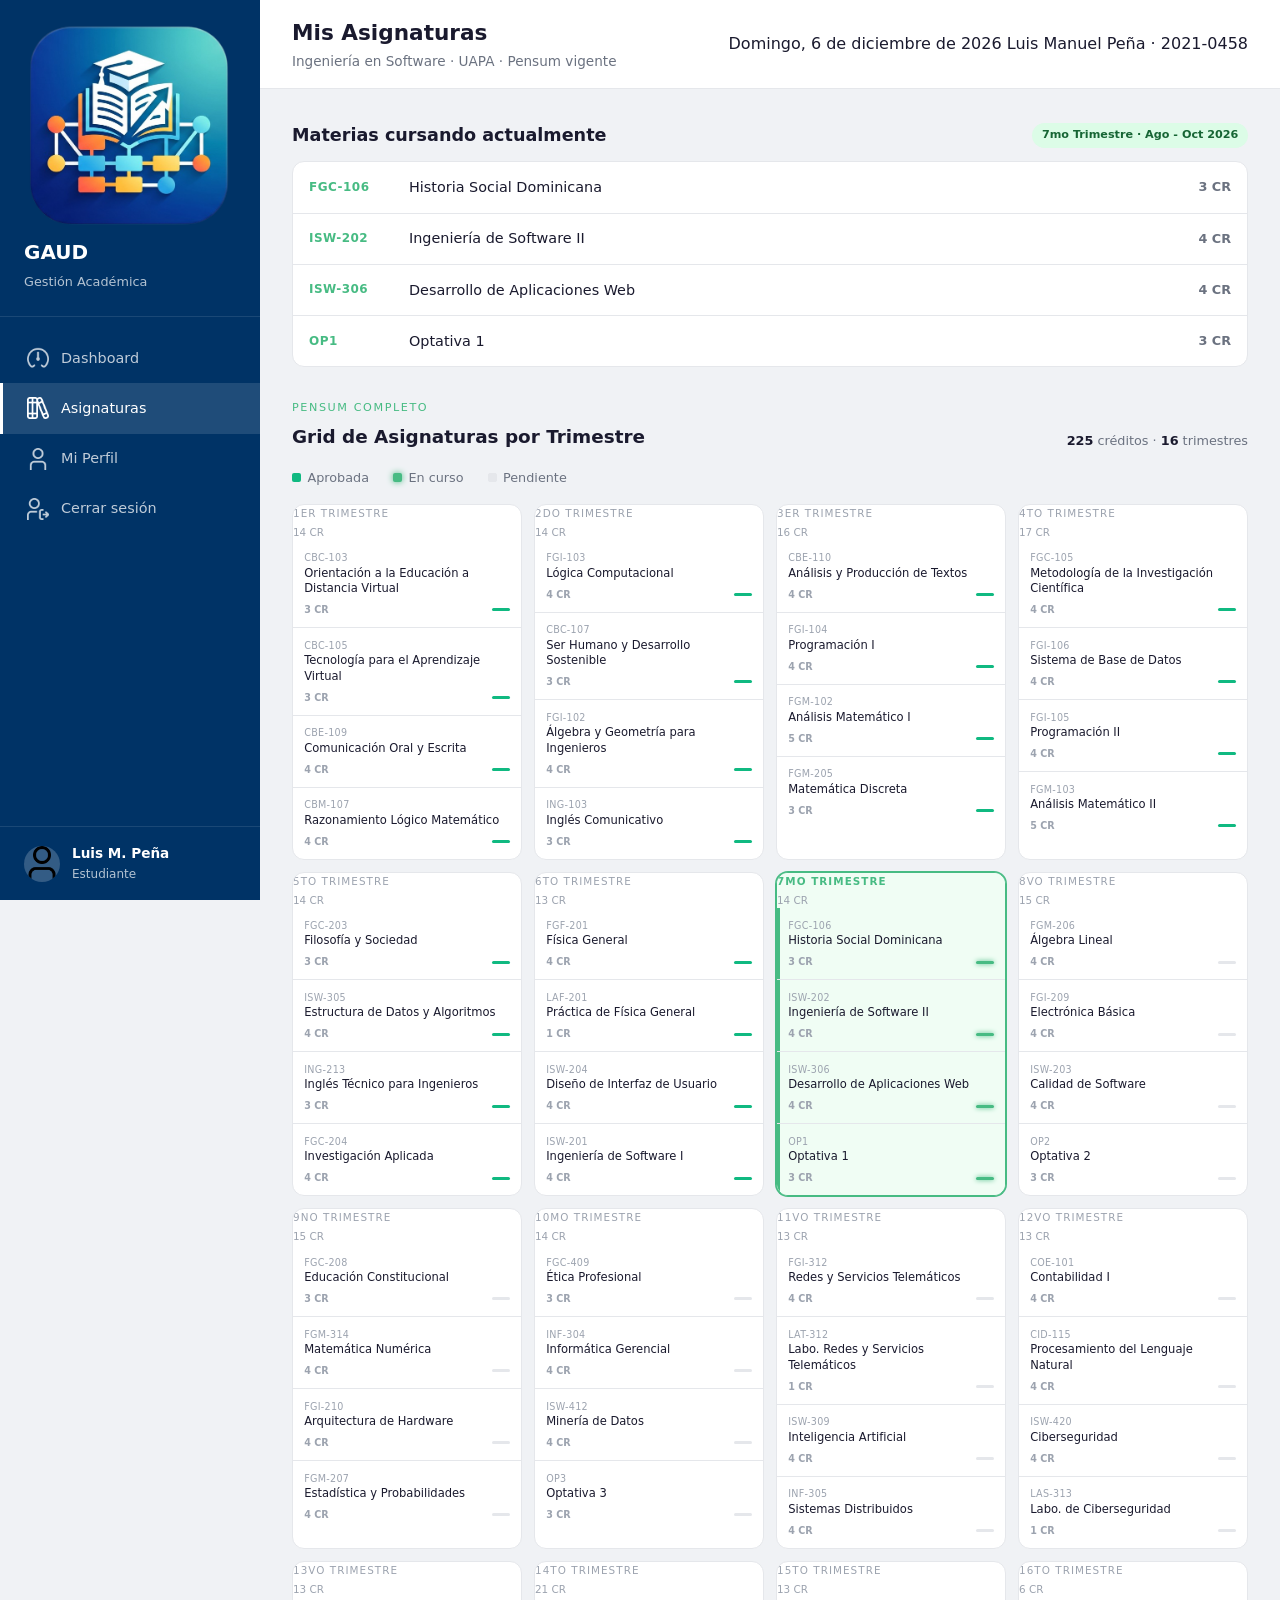
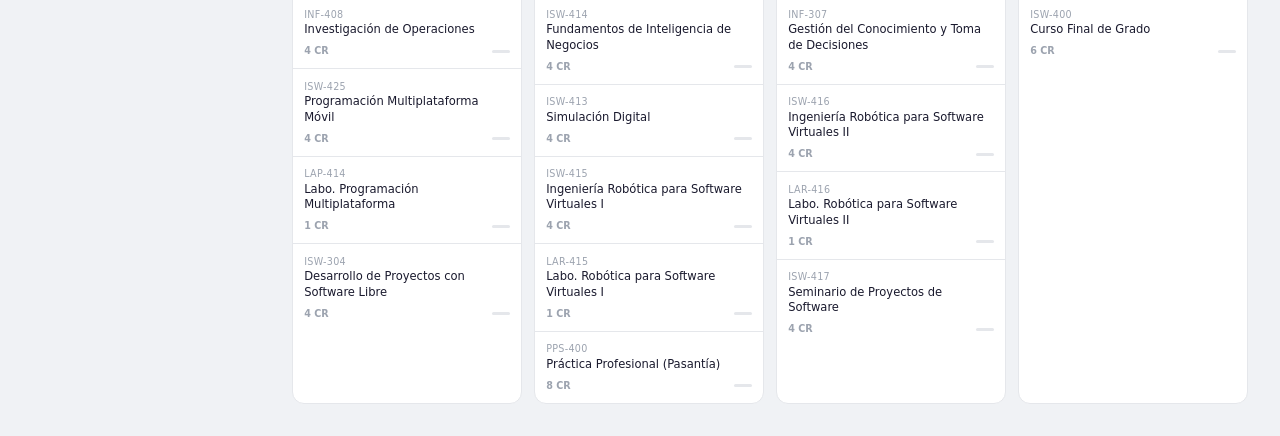
==== commit 64bde0c0: "Actualizado asignaturas.html para incluir el nuevo script de términos y condiciones; mejorar los est" ====
--- a/asignaturas.html
+++ b/asignaturas.html
@@ -5,9 +5,10 @@
   <meta name="viewport" content="width=device-width, initial-scale=1.0">
   <title>Asignaturas — GAUD</title>
   <link rel="icon" href="icon/icon-web.png" type="image/png">
-  <link rel="stylesheet" href="css/styles.css">
-  <script src="js/header.js" defer></script>
-  <script src="js/logo.js" defer></script>
+  <link rel="stylesheet" href="styles.css">
+  <script src="js/header.js" defer></script>
+  <script src="js/logo.js" defer></script>
+  <script src="js/terminos.js" defer></script>
 </head>
 <body>
   <div class="app-layout">
--- a/styles.css
+++ b/styles.css
@@ -0,0 +1,1034 @@
+:root {
+  --primary: #003366;
+  --primary-light: #004a99;
+  --primary-dark: #002244;
+  --secondary: #47BB83;
+  --accent: #0066cc;
+  --bg: #f0f2f5;
+  --bg-card: #ffffff;
+  --text: #1a1a2e;
+  --text-secondary: #6b7280;
+  --text-muted: #9ca3af;
+  --border: #e5e7eb;
+  --success: #10b981;
+  --warning: #f59e0b;
+  --danger: #ef4444;
+  --radius: 12px;
+  --radius-sm: 8px;
+  --shadow: 0 1px 3px rgba(0,0,0,0.08), 0 1px 2px rgba(0,0,0,0.06);
+  --shadow-md: 0 4px 6px rgba(0,0,0,0.07), 0 2px 4px rgba(0,0,0,0.06);
+  --shadow-lg: 0 10px 15px rgba(0,0,0,0.07), 0 4px 6px rgba(0,0,0,0.05);
+  --transition: all 0.3s ease;
+}
+
+* {
+  margin: 0;
+  padding: 0;
+  box-sizing: border-box;
+}
+
+body {
+  font-family: 'Segoe UI', system-ui, -apple-system, sans-serif;
+  background: var(--bg);
+  color: var(--text);
+  line-height: 1.6;
+  min-height: 100vh;
+  overflow-x: hidden;
+}
+
+a {
+  text-decoration: none;
+  color: inherit;
+}
+
+/* ===== AUTH PAGES (Login/Register) ===== */
+.auth-container {
+  min-height: 100vh;
+  display: flex;
+  align-items: center;
+  justify-content: center;
+  background: linear-gradient(135deg, var(--primary) 0%, var(--primary-dark) 100%);
+  padding: 2rem;
+}
+
+.auth-card {
+  background: var(--bg-card);
+  border-radius: var(--radius);
+  box-shadow: var(--shadow-lg);
+  width: 100%;
+  max-width: 440px;
+  padding: 2.5rem;
+}
+
+.auth-logo {
+  text-align: center;
+  margin-bottom: 2rem;
+}
+
+.auth-logo h1 {
+  font-size: 1.75rem;
+  color: var(--primary);
+  font-weight: 700;
+}
+
+.auth-logo p {
+  color: var(--text-secondary);
+  font-size: 0.9rem;
+  margin-top: 0.25rem;
+}
+
+.auth-logo .logo-icon {
+  width: 64px;
+  height: 64px;
+  background: var(--primary);
+  color: white;
+  border-radius: 16px;
+  display: inline-flex;
+  align-items: center;
+  justify-content: center;
+  margin-bottom: 1rem;
+  overflow: hidden;
+  padding: 8px;
+}
+
+.auth-logo .logo-icon img {
+  max-width: 100%;
+  max-height: 100%;
+  object-fit: contain;
+}
+
+.form-group {
+  margin-bottom: 1.25rem;
+}
+
+.form-group label {
+  display: block;
+  font-size: 0.875rem;
+  font-weight: 600;
+  margin-bottom: 0.4rem;
+  color: var(--text);
+}
+
+.form-group input,
+.form-group select,
+.form-group textarea {
+  width: 100%;
+  padding: 0.75rem 1rem;
+  border: 1.5px solid var(--border);
+  border-radius: var(--radius-sm);
+  font-size: 0.95rem;
+  transition: var(--transition);
+  background: var(--bg-card);
+  color: var(--text);
+}
+
+.form-group input:focus,
+.form-group select:focus,
+.form-group textarea:focus {
+  outline: none;
+  border-color: var(--primary);
+  box-shadow: 0 0 0 3px rgba(0, 51, 102, 0.1);
+}
+
+.form-row {
+  display: grid;
+  grid-template-columns: 1fr 1fr;
+  gap: 1rem;
+}
+
+.btn {
+  display: inline-flex;
+  align-items: center;
+  justify-content: center;
+  gap: 0.5rem;
+  padding: 0.75rem 1.5rem;
+  border-radius: var(--radius-sm);
+  font-size: 0.95rem;
+  font-weight: 600;
+  cursor: pointer;
+  transition: var(--transition);
+  border: none;
+  text-align: center;
+}
+
+.btn-primary {
+  background: var(--primary);
+  color: white;
+  width: 100%;
+}
+
+.btn-primary:hover {
+  background: var(--primary-light);
+  transform: translateY(-1px);
+  box-shadow: var(--shadow-md);
+}
+
+.btn-outline {
+  background: transparent;
+  border: 1.5px solid var(--border);
+  color: var(--text);
+}
+
+.btn-outline:hover {
+  border-color: var(--primary);
+  color: var(--primary);
+}
+
+.auth-footer {
+  text-align: center;
+  margin-top: 1.5rem;
+  font-size: 0.9rem;
+  color: var(--text-secondary);
+}
+
+.auth-footer a {
+  color: var(--primary);
+  font-weight: 600;
+}
+
+.auth-footer a:hover {
+  text-decoration: underline;
+}
+
+.form-options {
+  display: flex;
+  justify-content: space-between;
+  align-items: center;
+  margin-bottom: 1.5rem;
+  font-size: 0.85rem;
+}
+
+.form-options label {
+  display: flex;
+  align-items: center;
+  gap: 0.4rem;
+  color: var(--text-secondary);
+  cursor: pointer;
+}
+
+.form-options a {
+  color: var(--primary);
+  font-weight: 500;
+}
+
+/* ===== LAYOUT (Dashboard) ===== */
+.app-layout {
+  display: flex;
+  min-height: 100vh;
+}
+
+/* Sidebar */
+.sidebar {
+  width: 260px;
+  background: var(--primary);
+  color: white;
+  display: flex;
+  flex-direction: column;
+  position: fixed;
+  top: 0;
+  left: 0;
+  bottom: 0;
+  z-index: 100;
+  transition: var(--transition);
+}
+
+.sidebar-header {
+  padding: 1.5rem;
+  border-bottom: 1px solid rgba(255,255,255,0.1);
+}
+
+.sidebar-header h2 {
+  font-size: 1.25rem;
+  font-weight: 700;
+}
+
+.sidebar-header p {
+  font-size: 0.8rem;
+  opacity: 0.7;
+  margin-top: 0.2rem;
+}
+
+.sidebar-nav {
+  flex: 1;
+  padding: 1rem 0;
+}
+
+.sidebar-nav a {
+  display: flex;
+  align-items: center;
+  gap: 0.75rem;
+  padding: 0.85rem 1.5rem;
+  color: rgba(255,255,255,0.75);
+  font-size: 0.9rem;
+  font-weight: 500;
+  transition: var(--transition);
+  border-left: 3px solid transparent;
+}
+
+.sidebar-nav a:hover {
+  background: rgba(255,255,255,0.08);
+  color: white;
+}
+
+.sidebar-nav a.active {
+  background: rgba(255,255,255,0.12);
+  color: white;
+  border-left-color: white;
+}
+
+.sidebar-nav .nav-icon {
+  width: 22px;
+  height: 22px;
+  flex-shrink: 0;
+}
+
+.sidebar-nav .nav-icon img {
+  width: 100%;
+  height: 100%;
+  object-fit: contain;
+  opacity: 0.75;
+  transition: var(--transition);
+  filter: brightness(0) invert(1);
+}
+
+.sidebar-nav a:hover .nav-icon img,
+.sidebar-nav a.active .nav-icon img {
+  opacity: 1;
+  filter: brightness(0) invert(1);
+}
+
+.sidebar-header .logo-img {
+  width: 40px;
+  height: 40px;
+  margin-bottom: 0.5rem;
+}
+
+.sidebar-header .logo-img img {
+  max-width: 100%;
+  max-height: 100%;
+  object-fit: contain;
+}
+
+.sidebar-footer {
+  padding: 1rem 1.5rem;
+  border-top: 1px solid rgba(255,255,255,0.1);
+}
+
+.sidebar-footer .user-mini {
+  display: flex;
+  align-items: center;
+  gap: 0.75rem;
+}
+
+.sidebar-footer .user-avatar {
+  width: 36px;
+  height: 36px;
+  border-radius: 50%;
+  background: rgba(255,255,255,0.2);
+  display: flex;
+  align-items: center;
+  justify-content: center;
+  font-weight: 600;
+  font-size: 0.85rem;
+  overflow: hidden;
+  cursor:pointer;
+}
+.dropdown a{
+    display:block;
+}
+.dropdown {
+    position: absolute;
+    bottom: 70px;
+    left: 50px;
+    background: var(--primary);
+    border-radius: 20px;
+    box-shadow: 0 2px 6px rgba(0,0,0,0.2);
+    list-style: none;
+    padding: 10px 0;
+    margin: 0;
+    display:none;
+    min-width: 100px;
+}
+
+.dropdown.show{
+    display:block;
+}
+
+.dropdown a:hover {
+    background: rgba(255,255,255,0.08);
+    color: white;
+    transition: 0.4s ease;
+}
+
+.sidebar-footer .user-avatar img {
+  max-width: 100%;
+  max-height: 100%;
+  object-fit: contain;
+}
+
+.sidebar-footer .user-info {
+  flex: 1;
+}
+
+.sidebar-footer .user-name {
+  font-size: 0.85rem;
+  font-weight: 600;
+}
+
+.sidebar-footer .user-role {
+  font-size: 0.75rem;
+  opacity: 0.7;
+}
+
+/* Main Content */
+.main-content {
+  flex: 1;
+  margin-left: 260px;
+  display: flex;
+  flex-direction: column;
+}
+
+.topbar {
+  background: var(--bg-card);
+  border-bottom: 1px solid var(--border);
+  padding: 1rem 2rem;
+  display: flex;
+  align-items: center;
+  justify-content: space-between;
+  position: sticky;
+  top: 0;
+  z-index: 50;
+}
+
+.topbar-title h1 {
+  font-size: 1.35rem;
+  font-weight: 700;
+}
+
+.topbar-title p {
+  font-size: 0.85rem;
+  color: var(--text-secondary);
+}
+
+.topbar-actions {
+  display: flex;
+  align-items: center;
+  gap: 1rem;
+}
+
+.page-content {
+  padding: 2rem;
+  flex: 1;
+}
+
+/* ===== DASHBOARD ===== */
+.stats-grid {
+  display: grid;
+  grid-template-columns: repeat(auto-fit, minmax(220px, 1fr));
+  gap: 1.25rem;
+  margin-bottom: 2rem;
+}
+
+.stat-card {
+  background: var(--bg-card);
+  border-radius: var(--radius);
+  padding: 1.5rem;
+  box-shadow: var(--shadow);
+  border: 1px solid var(--border);
+}
+
+.stat-card .stat-icon {
+  width: 48px;
+  height: 48px;
+  border-radius: 12px;
+  display: flex;
+  align-items: center;
+  justify-content: center;
+  font-size: 1.25rem;
+  margin-bottom: 1rem;
+}
+
+.stat-card .stat-icon img {
+  width: 24px;
+  height: 24px;
+  object-fit: contain;
+}
+
+.stat-card .stat-icon.blue { background: #eff6ff; color: #3b82f6; }
+.stat-card .stat-icon.green { background: #f0fdf4; color: #22c55e; }
+.stat-card .stat-icon.orange { background: #fff7ed; color: #f97316; }
+.stat-card .stat-icon.purple { background: #faf5ff; color: #a855f7; }
+
+.stat-card .stat-value {
+  font-size: 1.75rem;
+  font-weight: 700;
+  line-height: 1;
+}
+
+.stat-card .stat-label {
+  font-size: 0.85rem;
+  color: var(--text-secondary);
+  margin-top: 0.25rem;
+}
+
+.dashboard-grid {
+  display: grid;
+  grid-template-columns: 2fr 1fr;
+  gap: 1.5rem;
+}
+
+.card {
+  background: var(--bg-card);
+  border-radius: var(--radius);
+  box-shadow: var(--shadow);
+  border: 1px solid var(--border);
+}
+
+.card-header {
+  padding: 1.25rem 1.5rem;
+  border-bottom: 1px solid var(--border);
+  display: flex;
+  align-items: center;
+  justify-content: space-between;
+}
+
+.card-header h3 {
+  font-size: 1rem;
+  font-weight: 600;
+}
+
+.card-body {
+  padding: 1.5rem;
+}
+
+.subject-list-item {
+  display: flex;
+  align-items: center;
+  justify-content: space-between;
+  padding: 0.85rem 0;
+  border-bottom: 1px solid var(--border);
+}
+
+.subject-list-item:last-child {
+  border-bottom: none;
+}
+
+.subject-list-item .subject-info h4 {
+  font-size: 0.9rem;
+  font-weight: 600;
+}
+
+.subject-list-item .subject-info p {
+  font-size: 0.8rem;
+  color: var(--text-secondary);
+}
+
+.badge {
+  display: inline-block;
+  padding: 0.25rem 0.65rem;
+  border-radius: 20px;
+  font-size: 0.75rem;
+  font-weight: 600;
+}
+
+.badge-success { background: #dcfce7; color: #166534; }
+.badge-danger { background: #fee2e2; color: #991b1b; }
+.badge-info { background: #dbeafe; color: #1e40af; }
+
+/* ===== SUBJECTS PAGE ===== */
+.current-section {
+  margin-bottom: 2rem;
+}
+
+.current-section .section-title {
+  font-size: 1.1rem;
+  font-weight: 700;
+  margin-bottom: 0.75rem;
+  display: flex;
+  align-items: center;
+  justify-content: space-between;
+  flex-wrap: wrap;
+  gap: 0.5rem;
+}
+
+.current-section .section-title .period-badge {
+  display: inline-block;
+  padding: 0.2rem 0.6rem;
+  border-radius: 20px;
+  font-size: 0.7rem;
+  font-weight: 600;
+  background: #dcfce7;
+  color: #166534;
+}
+
+/* Current subjects as vertical list */
+.current-list {
+  background: var(--bg-card);
+  border: 1px solid var(--border);
+  border-radius: var(--radius);
+  overflow: hidden;
+}
+
+.current-item {
+  display: grid;
+  grid-template-columns: 100px 1fr 70px;
+  align-items: center;
+  padding: 0.85rem 1rem;
+  border-bottom: 1px solid var(--border);
+  transition: var(--transition);
+}
+
+.current-item:last-child {
+  border-bottom: none;
+}
+
+.current-item:hover {
+  background: var(--bg);
+}
+
+.item-code {
+  font-size: 0.75rem;
+  font-weight: 600;
+  color: var(--secondary);
+  letter-spacing: 0.04em;
+}
+
+.item-name {
+  font-size: 0.9rem;
+  font-weight: 500;
+}
+
+.item-credits {
+  font-size: 0.8rem;
+  font-weight: 600;
+  color: var(--text-secondary);
+  text-align: right;
+}
+
+.pensum-header {
+  display: flex;
+  justify-content: space-between;
+  align-items: flex-end;
+  margin-bottom: 1rem;
+}
+
+.pensum-header .eyebrow {
+  font-size: 0.7rem;
+  letter-spacing: 0.14em;
+  text-transform: uppercase;
+  color: var(--secondary);
+  margin: 0 0 0.3rem;
+}
+
+.pensum-header h2 {
+  font-size: 1.15rem;
+  font-weight: 700;
+}
+
+.pensum-meta {
+  text-align: right;
+  font-size: 0.8rem;
+  color: var(--text-secondary);
+}
+
+.pensum-meta strong {
+  color: var(--text);
+}
+
+.legend {
+  display: flex;
+  gap: 1.5rem;
+  font-size: 0.8rem;
+  color: var(--text-secondary);
+  margin-bottom: 1rem;
+}
+
+.legend span {
+  display: flex;
+  align-items: center;
+  gap: 0.4rem;
+}
+
+.dot {
+  width: 9px;
+  height: 9px;
+  border-radius: 2px;
+  display: inline-block;
+}
+
+.dot-approved { background: var(--success); }
+.dot-current { background: var(--secondary); box-shadow: 0 0 6px var(--secondary); }
+.dot-pending { background: var(--border); border: 1px solid var(--border); }
+
+.pensum-scroll {
+  width: 100%;
+}
+
+.pensum-grid {
+  display: grid;
+  grid-template-columns: repeat(auto-fill, minmax(220px, 1fr));
+  gap: 0.75rem;
+}
+
+.term {
+  background: var(--bg-card);
+  display: flex;
+  flex-direction: column;
+  border: 1px solid var(--border);
+  border-radius: var(--radius);
+  overflow: hidden;
+  transition: var(--transition);
+}
+
+.term:hover {
+  box-shadow: var(--shadow-md);
+}
+
+.term-current {
+  border-color: var(--secondary);
+  box-shadow: 0 0 0 1px var(--secondary);
+}
+
+.term-current .term-head {
+  background: #f0fdf4;
+}
+
+.term-num {
+  font-size: 0.65rem;
+  letter-spacing: 0.1em;
+  color: var(--text-muted);
+  text-transform: uppercase;
+}
+
+.term-current .term-num {
+  color: var(--secondary);
+  font-weight: 700;
+}
+
+.term-credits {
+  font-size: 0.65rem;
+  color: var(--text-muted);
+  margin-top: 0.15rem;
+}
+
+.course {
+  padding: 0.6rem 0.7rem;
+  border-bottom: 1px solid var(--border);
+  position: relative;
+  transition: var(--transition);
+}
+
+.course:last-child {
+  border-bottom: none;
+}
+
+.course:hover {
+  background: var(--bg);
+}
+
+.modal {
+  width: min(90%, 480px);
+  color: var(--text);
+}
+
+/* Términos y condiciones */
+.overlay {
+  position: fixed;
+  inset: 0;
+  z-index: 10000;
+  display: flex;
+  align-items: center;
+  justify-content: center;
+  padding: 1rem;
+  background: rgba(0, 20, 40, 0.72);
+  backdrop-filter: blur(3px);
+}
+
+.overlay[hidden] {
+  display: none;
+}
+
+body.terminos-abiertos {
+  overflow: hidden;
+}
+
+.contenidoT {
+  display: flex;
+  flex-direction: column;
+  gap: 1rem;
+  width: 100%;
+  padding: 2rem;
+  border-radius: var(--radius);
+  background: var(--bg-card);
+  box-shadow: var(--shadow-lg);
+  text-align: left;
+}
+
+.contenidoT h2 {
+  color: var(--primary);
+  font-size: 1.35rem;
+}
+
+.contenidoT p {
+  color: var(--text-secondary);
+}
+
+.button-container {
+  display: flex;
+  justify-content: flex-end;
+  gap: 0.75rem;
+  margin-top: 0.5rem;
+}
+
+.button-container .btn-primary {
+  width: auto;
+}
+
+
+.course-name {
+  font-size: 0.72rem;
+  line-height: 1.35;
+  margin: 0 0 0.35rem;
+  font-weight: 500;
+}
+
+.course-code {
+  font-size: 0.6rem;
+  color: var(--text-muted);
+  letter-spacing: 0.03em;
+}
+
+.course-foot {
+  display: flex;
+  justify-content: space-between;
+  align-items: center;
+  margin-top: 0.3rem;
+}
+
+.credits {
+  font-size: 0.6rem;
+  color: var(--text-muted);
+  font-weight: 600;
+}
+
+.status-bar {
+  width: 18px;
+  height: 3px;
+  border-radius: 2px;
+}
+
+.status-approved .status-bar { background: var(--success); }
+.status-current .status-bar { background: var(--secondary); box-shadow: 0 0 5px var(--secondary); }
+.status-pending .status-bar { background: var(--border); }
+
+.status-current {
+  background: #f0fdf4;
+}
+
+.status-current::before {
+  content: '';
+  position: absolute;
+  left: 0;
+  top: 0;
+  bottom: 0;
+  width: 3px;
+  background: var(--secondary);
+}
+
+/* ===== PROFILE PAGE ===== */
+.profile-layout {
+  max-width: 900px;
+}
+
+.profile-header-card {
+  background: var(--bg-card);
+  border: 1px solid var(--border);
+  border-radius: var(--radius);
+  padding: 2rem;
+  display: flex;
+  align-items: center;
+  gap: 1.5rem;
+  margin-bottom: 1.5rem;
+  box-shadow: var(--shadow);
+}
+
+.profile-avatar {
+  width: 80px;
+  height: 80px;
+  border-radius: 50%;
+  background: var(--bg);
+  overflow: hidden;
+  flex-shrink: 0;
+  position: relative;
+  border: 3px solid var(--border);
+}
+
+.profile-avatar img {
+  width: 100%;
+  height: 100%;
+  object-fit: contain;
+  padding: 12px;
+}
+
+.avatar-edit {
+  position: absolute;
+  bottom: 0;
+  right: 0;
+  width: 28px;
+  height: 28px;
+  border-radius: 50%;
+  background: var(--primary);
+  color: white;
+  border: 2px solid var(--bg-card);
+  cursor: pointer;
+  display: flex;
+  align-items: center;
+  justify-content: center;
+  padding: 0;
+  transition: var(--transition);
+}
+
+.avatar-edit:hover {
+  background: var(--primary-light);
+}
+
+.profile-header-info h2 {
+  font-size: 1.35rem;
+  font-weight: 700;
+  margin-bottom: 0.2rem;
+}
+
+.profile-header-info p {
+  font-size: 0.9rem;
+  color: var(--text-secondary);
+  margin-bottom: 0.6rem;
+}
+
+.profile-badges {
+  display: flex;
+  gap: 0.5rem;
+  flex-wrap: wrap;
+}
+
+.profile-grid {
+  display: grid;
+  grid-template-columns: 1fr 1fr;
+  gap: 1.5rem;
+  margin-bottom: 1.5rem;
+}
+
+.info-row {
+  display: flex;
+  justify-content: space-between;
+  align-items: baseline;
+  padding: 0.75rem 0;
+  border-bottom: 1px solid var(--border);
+}
+
+.info-row:last-child {
+  border-bottom: none;
+}
+
+.info-label {
+  font-size: 0.85rem;
+  color: var(--text-secondary);
+  font-weight: 500;
+}
+
+.info-value {
+  font-size: 0.9rem;
+  font-weight: 600;
+  text-align: right;
+}
+
+.progress-bar {
+  height: 10px;
+  background: var(--bg);
+  border-radius: 99px;
+  overflow: hidden;
+  margin-bottom: 0.75rem;
+}
+
+.progress-fill {
+  height: 100%;
+  background: linear-gradient(90deg, var(--secondary), var(--success));
+  border-radius: 99px;
+  transition: width 0.6s ease;
+}
+
+.progress-labels {
+  display: flex;
+  justify-content: space-between;
+  font-size: 0.8rem;
+  color: var(--text-secondary);
+}
+
+/* ===== RESPONSIVE ===== */
+@media (max-width: 1024px) {
+  .dashboard-grid {
+    grid-template-columns: 1fr;
+  }
+}
+
+@media (max-width: 768px) {
+  .sidebar {
+    transform: translateX(-100%);
+  }
+  .main-content {
+    margin-left: 0;
+  }
+  .form-row {
+    grid-template-columns: 1fr;
+  }
+  .stats-grid {
+    grid-template-columns: 1fr 1fr;
+  }
+  .pensum-grid {
+    grid-template-columns: repeat(auto-fill, minmax(180px, 1fr));
+  }
+  .current-item {
+    grid-template-columns: 80px 1fr 60px;
+    padding: 0.7rem 0.75rem;
+  }
+  .pensum-header {
+    flex-direction: column;
+    align-items: flex-start;
+    gap: 0.5rem;
+  }
+  .pensum-meta {
+    text-align: left;
+  }
+  .profile-grid {
+    grid-template-columns: 1fr;
+  }
+  .profile-header-card {
+    flex-direction: column;
+    text-align: center;
+  }
+  .profile-badges {
+    justify-content: center;
+  }
+  .info-row {
+    flex-direction: column;
+    gap: 0.2rem;
+  }
+  .info-value {
+    text-align: left;
+  }
+}
+
+@media (max-width: 480px) {
+  .pensum-grid {
+    grid-template-columns: 1fr;
+  }
+  .current-item {
+    grid-template-columns: 1fr;
+    gap: 0.15rem;
+  }
+  .item-code {
+    font-size: 0.7rem;
+  }
+  .item-credits {
+    text-align: left;
+  }
+}
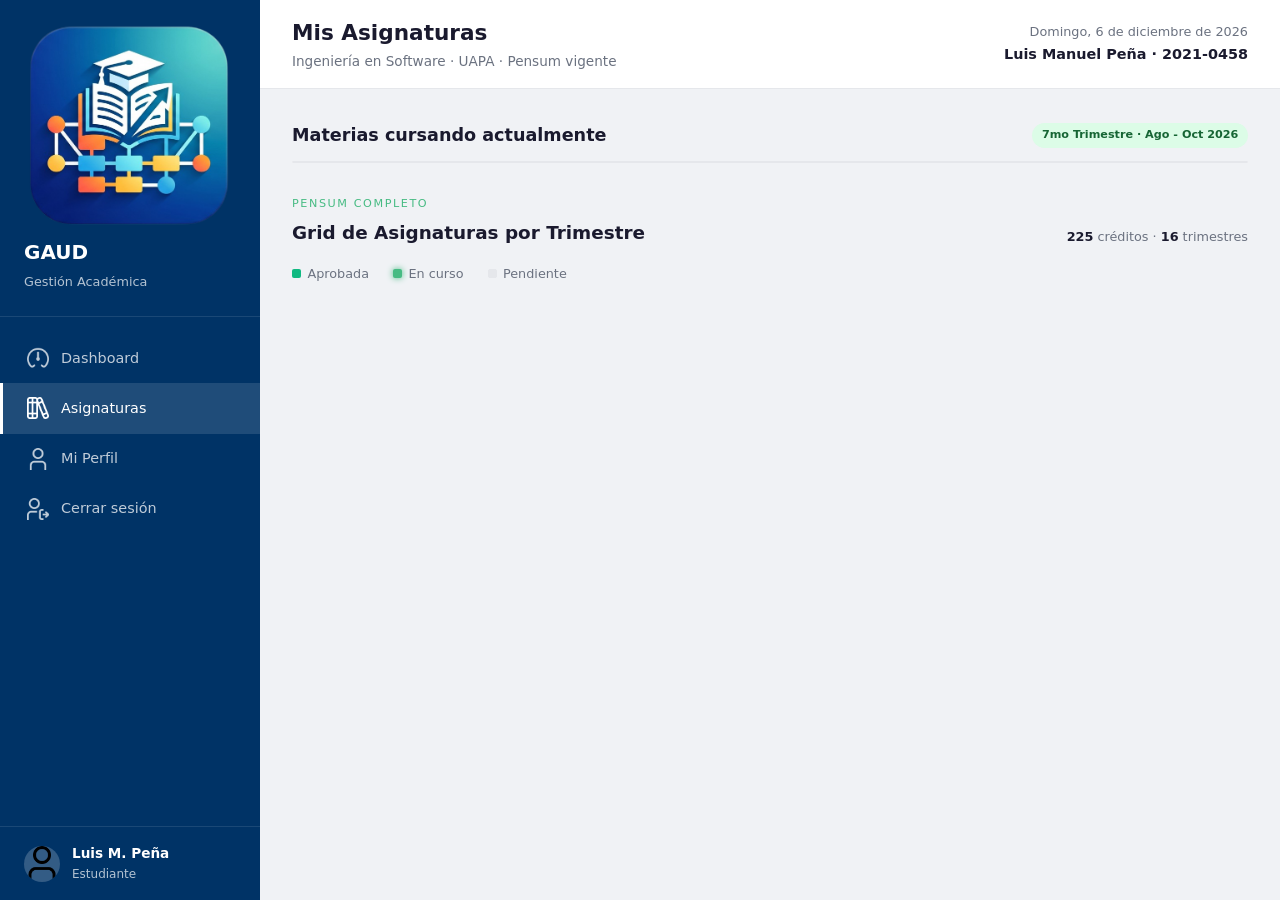
==== commit 1c17c25f: "Dinamización grid de asignaturas + fix ruta css" ====
--- a/asignaturas.html
+++ b/asignaturas.html
@@ -1,578 +1,109 @@
 <!DOCTYPE html>
+
 <html lang="es">
 <head>
-  <meta charset="UTF-8">
-  <meta name="viewport" content="width=device-width, initial-scale=1.0">
-  <title>Asignaturas — GAUD</title>
-  <link rel="icon" href="icon/icon-web.png" type="image/png">
-  <link rel="stylesheet" href="styles.css">
-  <script src="js/header.js" defer></script>
-  <script src="js/logo.js" defer></script>
-  <script src="js/terminos.js" defer></script>
+<meta charset="utf-8"/>
+<meta content="width=device-width, initial-scale=1.0" name="viewport"/>
+<title>Asignaturas — GAUD</title>
+<link href="icon/icon-web.png" rel="icon" type="image/png"/>
+<link href="css/styles.css" rel="stylesheet"/>
+<script defer="" src="js/header.js"></script>
+<script defer="" src="js/logo.js"></script>
+  <script defer="" src="js/asignaturas-data.js"></script>
+  <script defer="" src="js/asignaturas.js"></script>
+<script defer="" src="js/terminos.js"></script>
 </head>
 <body>
-  <div class="app-layout">
-
-    <!-- Sidebar -->
-    <aside class="sidebar">
-      <div class="sidebar-header">
-        <a href="dashboard-tommisan.html" class="logo-img" id="logo-dashboard">
-          <img src="icon/icon-web.png" alt="GAUD">
+<div class="app-layout">
+<!-- Sidebar -->
+<aside class="sidebar">
+<div class="sidebar-header">
+<a class="logo-img" href="dashboard-tommisan.html" id="logo-dashboard">
+<img alt="GAUD" src="icon/icon-web.png"/>
+</a>
+<h2>GAUD</h2>
+<p>Gestión Académica</p>
+</div>
+<nav class="sidebar-nav">
+<a href="dashboard-tommisan.html">
+<span class="nav-icon"><img alt="" src="icon/tachometer-average.png"/></span> Dashboard
         </a>
-        <h2>GAUD</h2>
-        <p>Gestión Académica</p>
-      </div>
-
-      <nav class="sidebar-nav">
-        <a href="dashboard-tommisan.html">
-          <span class="nav-icon"><img src="icon/tachometer-average.png" alt=""></span> Dashboard
+<a class="active" href="asignaturas.html">
+<span class="nav-icon"><img alt="" src="icon/books.png"/></span> Asignaturas
         </a>
-        <a href="asignaturas.html" class="active">
-          <span class="nav-icon"><img src="icon/books.png" alt=""></span> Asignaturas
+<a href="perfil.html">
+<span class="nav-icon"><img alt="" src="icon/user.png"/></span> Mi Perfil
         </a>
-        <a href="perfil.html">
-          <span class="nav-icon"><img src="icon/user.png" alt=""></span> Mi Perfil
+<a href="index.html">
+<span class="nav-icon"><img alt="" src="icon/user-logout.png"/></span> Cerrar sesión
         </a>
-        <a href="index.html">
-          <span class="nav-icon"><img src="icon/user-logout.png" alt=""></span> Cerrar sesión
-        </a>
-      </nav>
-
-      <div class="sidebar-footer">
-        <div class="user-mini">
-          <div class="user-avatar">
-            <img src="icon/user.png" alt="">
-          </div>
-          <div class="user-info">
-            <div class="user-name">Luis M. Peña</div>
-            <div class="user-role">Estudiante</div>
-          </div>
-        </div>
-      </div>
-    </aside>
-
-    <!-- Main Content -->
-    <main class="main-content">
-      <header class="topbar">
-        <div class="topbar-title">
-          <h1>Mis Asignaturas</h1>
-          <p>Ingeniería en Software · UAPA · Pensum vigente</p>
-        </div>
-        <div class="topbar-actions">
-          <a href="dashboard-tommisan.html" class="btn btn-outline">Volver</a>
-        </div>
-      </header>
-
-      <div class="page-content">
-
-        <!-- ===== MATERIAS ACTUALES ===== -->
-        <div class="current-section">
-          <div class="section-title">
-            <span>Materias cursando actualmente</span>
-            <span class="period-badge">7mo Trimestre · Ago - Oct 2026</span>
-          </div>
-          <div class="current-list">
-            <div class="current-item">
-              <span class="item-code">FGC-106</span>
-              <span class="item-name">Historia Social Dominicana</span>
-              <span class="item-credits">3 CR</span>
-            </div>
-            <div class="current-item">
-              <span class="item-code">ISW-202</span>
-              <span class="item-name">Ingeniería de Software II</span>
-              <span class="item-credits">4 CR</span>
-            </div>
-            <div class="current-item">
-              <span class="item-code">ISW-306</span>
-              <span class="item-name">Desarrollo de Aplicaciones Web</span>
-              <span class="item-credits">4 CR</span>
-            </div>
-            <div class="current-item">
-              <span class="item-code">OP1</span>
-              <span class="item-name">Optativa 1</span>
-              <span class="item-credits">3 CR</span>
-            </div>
-          </div>
-        </div>
-
-        <!-- ===== PENSUM COMPLETO ===== -->
-        <div class="pensum-header">
-          <div>
-            <p class="eyebrow">Pensum completo</p>
-            <h2>Grid de Asignaturas por Trimestre</h2>
-          </div>
-          <div class="pensum-meta">
-            <div><strong>225</strong> créditos · <strong>16</strong> trimestres</div>
-          </div>
-        </div>
-
-        <div class="legend">
-          <span><i class="dot dot-approved"></i> Aprobada</span>
-          <span><i class="dot dot-current"></i> En curso</span>
-          <span><i class="dot dot-pending"></i> Pendiente</span>
-        </div>
-
-        <div class="pensum-scroll">
-          <div class="pensum-grid">
-
-            <!-- 1er Trimestre -->
-            <div class="term">
-              <div class="term-head">
-                <div class="term-num">1er Trimestre</div>
-                <div class="term-credits">14 CR</div>
-              </div>
-              <div class="course status-approved">
-                <div class="course-code">CBC-103</div>
-                <p class="course-name">Orientación a la Educación a Distancia Virtual</p>
-                <div class="course-foot"><span class="credits">3 CR</span><span class="status-bar"></span></div>
-              </div>
-              <div class="course status-approved">
-                <div class="course-code">CBC-105</div>
-                <p class="course-name">Tecnología para el Aprendizaje Virtual</p>
-                <div class="course-foot"><span class="credits">3 CR</span><span class="status-bar"></span></div>
-              </div>
-              <div class="course status-approved">
-                <div class="course-code">CBE-109</div>
-                <p class="course-name">Comunicación Oral y Escrita</p>
-                <div class="course-foot"><span class="credits">4 CR</span><span class="status-bar"></span></div>
-              </div>
-              <div class="course status-approved">
-                <div class="course-code">CBM-107</div>
-                <p class="course-name">Razonamiento Lógico Matemático</p>
-                <div class="course-foot"><span class="credits">4 CR</span><span class="status-bar"></span></div>
-              </div>
-            </div>
-
-            <!-- 2do Trimestre -->
-            <div class="term">
-              <div class="term-head">
-                <div class="term-num">2do Trimestre</div>
-                <div class="term-credits">14 CR</div>
-              </div>
-              <div class="course status-approved">
-                <div class="course-code">FGI-103</div>
-                <p class="course-name">Lógica Computacional</p>
-                <div class="course-foot"><span class="credits">4 CR</span><span class="status-bar"></span></div>
-              </div>
-              <div class="course status-approved">
-                <div class="course-code">CBC-107</div>
-                <p class="course-name">Ser Humano y Desarrollo Sostenible</p>
-                <div class="course-foot"><span class="credits">3 CR</span><span class="status-bar"></span></div>
-              </div>
-              <div class="course status-approved">
-                <div class="course-code">FGI-102</div>
-                <p class="course-name">Álgebra y Geometría para Ingenieros</p>
-                <div class="course-foot"><span class="credits">4 CR</span><span class="status-bar"></span></div>
-              </div>
-              <div class="course status-approved">
-                <div class="course-code">ING-103</div>
-                <p class="course-name">Inglés Comunicativo</p>
-                <div class="course-foot"><span class="credits">3 CR</span><span class="status-bar"></span></div>
-              </div>
-            </div>
-
-            <!-- 3er Trimestre -->
-            <div class="term">
-              <div class="term-head">
-                <div class="term-num">3er Trimestre</div>
-                <div class="term-credits">16 CR</div>
-              </div>
-              <div class="course status-approved">
-                <div class="course-code">CBE-110</div>
-                <p class="course-name">Análisis y Producción de Textos</p>
-                <div class="course-foot"><span class="credits">4 CR</span><span class="status-bar"></span></div>
-              </div>
-              <div class="course status-approved">
-                <div class="course-code">FGI-104</div>
-                <p class="course-name">Programación I</p>
-                <div class="course-foot"><span class="credits">4 CR</span><span class="status-bar"></span></div>
-              </div>
-              <div class="course status-approved">
-                <div class="course-code">FGM-102</div>
-                <p class="course-name">Análisis Matemático I</p>
-                <div class="course-foot"><span class="credits">5 CR</span><span class="status-bar"></span></div>
-              </div>
-              <div class="course status-approved">
-                <div class="course-code">FGM-205</div>
-                <p class="course-name">Matemática Discreta</p>
-                <div class="course-foot"><span class="credits">3 CR</span><span class="status-bar"></span></div>
-              </div>
-            </div>
-
-            <!-- 4to Trimestre -->
-            <div class="term">
-              <div class="term-head">
-                <div class="term-num">4to Trimestre</div>
-                <div class="term-credits">17 CR</div>
-              </div>
-              <div class="course status-approved">
-                <div class="course-code">FGC-105</div>
-                <p class="course-name">Metodología de la Investigación Científica</p>
-                <div class="course-foot"><span class="credits">4 CR</span><span class="status-bar"></span></div>
-              </div>
-              <div class="course status-approved">
-                <div class="course-code">FGI-106</div>
-                <p class="course-name">Sistema de Base de Datos</p>
-                <div class="course-foot"><span class="credits">4 CR</span><span class="status-bar"></span></div>
-              </div>
-              <div class="course status-approved">
-                <div class="course-code">FGI-105</div>
-                <p class="course-name">Programación II</p>
-                <div class="course-foot"><span class="credits">4 CR</span><span class="status-bar"></span></div>
-              </div>
-              <div class="course status-approved">
-                <div class="course-code">FGM-103</div>
-                <p class="course-name">Análisis Matemático II</p>
-                <div class="course-foot"><span class="credits">5 CR</span><span class="status-bar"></span></div>
-              </div>
-            </div>
-
-            <!-- 5to Trimestre -->
-            <div class="term">
-              <div class="term-head">
-                <div class="term-num">5to Trimestre</div>
-                <div class="term-credits">14 CR</div>
-              </div>
-              <div class="course status-approved">
-                <div class="course-code">FGC-203</div>
-                <p class="course-name">Filosofía y Sociedad</p>
-                <div class="course-foot"><span class="credits">3 CR</span><span class="status-bar"></span></div>
-              </div>
-              <div class="course status-approved">
-                <div class="course-code">ISW-305</div>
-                <p class="course-name">Estructura de Datos y Algoritmos</p>
-                <div class="course-foot"><span class="credits">4 CR</span><span class="status-bar"></span></div>
-              </div>
-              <div class="course status-approved">
-                <div class="course-code">ING-213</div>
-                <p class="course-name">Inglés Técnico para Ingenieros</p>
-                <div class="course-foot"><span class="credits">3 CR</span><span class="status-bar"></span></div>
-              </div>
-              <div class="course status-approved">
-                <div class="course-code">FGC-204</div>
-                <p class="course-name">Investigación Aplicada</p>
-                <div class="course-foot"><span class="credits">4 CR</span><span class="status-bar"></span></div>
-              </div>
-            </div>
-
-            <!-- 6to Trimestre -->
-            <div class="term">
-              <div class="term-head">
-                <div class="term-num">6to Trimestre</div>
-                <div class="term-credits">13 CR</div>
-              </div>
-              <div class="course status-approved">
-                <div class="course-code">FGF-201</div>
-                <p class="course-name">Física General</p>
-                <div class="course-foot"><span class="credits">4 CR</span><span class="status-bar"></span></div>
-              </div>
-              <div class="course status-approved">
-                <div class="course-code">LAF-201</div>
-                <p class="course-name">Práctica de Física General</p>
-                <div class="course-foot"><span class="credits">1 CR</span><span class="status-bar"></span></div>
-              </div>
-              <div class="course status-approved">
-                <div class="course-code">ISW-204</div>
-                <p class="course-name">Diseño de Interfaz de Usuario</p>
-                <div class="course-foot"><span class="credits">4 CR</span><span class="status-bar"></span></div>
-              </div>
-              <div class="course status-approved">
-                <div class="course-code">ISW-201</div>
-                <p class="course-name">Ingeniería de Software I</p>
-                <div class="course-foot"><span class="credits">4 CR</span><span class="status-bar"></span></div>
-              </div>
-            </div>
-
-            <!-- 7mo Trimestre (CURRENT) -->
-            <div class="term term-current">
-              <div class="term-head">
-                <div class="term-num">7mo Trimestre</div>
-                <div class="term-credits">14 CR</div>
-              </div>
-              <div class="course status-current">
-                <div class="course-code">FGC-106</div>
-                <p class="course-name">Historia Social Dominicana</p>
-                <div class="course-foot"><span class="credits">3 CR</span><span class="status-bar"></span></div>
-              </div>
-              <div class="course status-current">
-                <div class="course-code">ISW-202</div>
-                <p class="course-name">Ingeniería de Software II</p>
-                <div class="course-foot"><span class="credits">4 CR</span><span class="status-bar"></span></div>
-              </div>
-              <div class="course status-current">
-                <div class="course-code">ISW-306</div>
-                <p class="course-name">Desarrollo de Aplicaciones Web</p>
-                <div class="course-foot"><span class="credits">4 CR</span><span class="status-bar"></span></div>
-              </div>
-              <div class="course status-current">
-                <div class="course-code">OP1</div>
-                <p class="course-name">Optativa 1</p>
-                <div class="course-foot"><span class="credits">3 CR</span><span class="status-bar"></span></div>
-              </div>
-            </div>
-
-            <!-- 8vo Trimestre -->
-            <div class="term">
-              <div class="term-head">
-                <div class="term-num">8vo Trimestre</div>
-                <div class="term-credits">15 CR</div>
-              </div>
-              <div class="course status-pending">
-                <div class="course-code">FGM-206</div>
-                <p class="course-name">Álgebra Lineal</p>
-                <div class="course-foot"><span class="credits">4 CR</span><span class="status-bar"></span></div>
-              </div>
-              <div class="course status-pending">
-                <div class="course-code">FGI-209</div>
-                <p class="course-name">Electrónica Básica</p>
-                <div class="course-foot"><span class="credits">4 CR</span><span class="status-bar"></span></div>
-              </div>
-              <div class="course status-pending">
-                <div class="course-code">ISW-203</div>
-                <p class="course-name">Calidad de Software</p>
-                <div class="course-foot"><span class="credits">4 CR</span><span class="status-bar"></span></div>
-              </div>
-              <div class="course status-pending">
-                <div class="course-code">OP2</div>
-                <p class="course-name">Optativa 2</p>
-                <div class="course-foot"><span class="credits">3 CR</span><span class="status-bar"></span></div>
-              </div>
-            </div>
-
-            <!-- 9no Trimestre -->
-            <div class="term">
-              <div class="term-head">
-                <div class="term-num">9no Trimestre</div>
-                <div class="term-credits">15 CR</div>
-              </div>
-              <div class="course status-pending">
-                <div class="course-code">FGC-208</div>
-                <p class="course-name">Educación Constitucional</p>
-                <div class="course-foot"><span class="credits">3 CR</span><span class="status-bar"></span></div>
-              </div>
-              <div class="course status-pending">
-                <div class="course-code">FGM-314</div>
-                <p class="course-name">Matemática Numérica</p>
-                <div class="course-foot"><span class="credits">4 CR</span><span class="status-bar"></span></div>
-              </div>
-              <div class="course status-pending">
-                <div class="course-code">FGI-210</div>
-                <p class="course-name">Arquitectura de Hardware</p>
-                <div class="course-foot"><span class="credits">4 CR</span><span class="status-bar"></span></div>
-              </div>
-              <div class="course status-pending">
-                <div class="course-code">FGM-207</div>
-                <p class="course-name">Estadística y Probabilidades</p>
-                <div class="course-foot"><span class="credits">4 CR</span><span class="status-bar"></span></div>
-              </div>
-            </div>
-
-            <!-- 10mo Trimestre -->
-            <div class="term">
-              <div class="term-head">
-                <div class="term-num">10mo Trimestre</div>
-                <div class="term-credits">14 CR</div>
-              </div>
-              <div class="course status-pending">
-                <div class="course-code">FGC-409</div>
-                <p class="course-name">Ética Profesional</p>
-                <div class="course-foot"><span class="credits">3 CR</span><span class="status-bar"></span></div>
-              </div>
-              <div class="course status-pending">
-                <div class="course-code">INF-304</div>
-                <p class="course-name">Informática Gerencial</p>
-                <div class="course-foot"><span class="credits">4 CR</span><span class="status-bar"></span></div>
-              </div>
-              <div class="course status-pending">
-                <div class="course-code">ISW-412</div>
-                <p class="course-name">Minería de Datos</p>
-                <div class="course-foot"><span class="credits">4 CR</span><span class="status-bar"></span></div>
-              </div>
-              <div class="course status-pending">
-                <div class="course-code">OP3</div>
-                <p class="course-name">Optativa 3</p>
-                <div class="course-foot"><span class="credits">3 CR</span><span class="status-bar"></span></div>
-              </div>
-            </div>
-
-            <!-- 11vo Trimestre -->
-            <div class="term">
-              <div class="term-head">
-                <div class="term-num">11vo Trimestre</div>
-                <div class="term-credits">13 CR</div>
-              </div>
-              <div class="course status-pending">
-                <div class="course-code">FGI-312</div>
-                <p class="course-name">Redes y Servicios Telemáticos</p>
-                <div class="course-foot"><span class="credits">4 CR</span><span class="status-bar"></span></div>
-              </div>
-              <div class="course status-pending">
-                <div class="course-code">LAT-312</div>
-                <p class="course-name">Labo. Redes y Servicios Telemáticos</p>
-                <div class="course-foot"><span class="credits">1 CR</span><span class="status-bar"></span></div>
-              </div>
-              <div class="course status-pending">
-                <div class="course-code">ISW-309</div>
-                <p class="course-name">Inteligencia Artificial</p>
-                <div class="course-foot"><span class="credits">4 CR</span><span class="status-bar"></span></div>
-              </div>
-              <div class="course status-pending">
-                <div class="course-code">INF-305</div>
-                <p class="course-name">Sistemas Distribuidos</p>
-                <div class="course-foot"><span class="credits">4 CR</span><span class="status-bar"></span></div>
-              </div>
-            </div>
-
-            <!-- 12vo Trimestre -->
-            <div class="term">
-              <div class="term-head">
-                <div class="term-num">12vo Trimestre</div>
-                <div class="term-credits">13 CR</div>
-              </div>
-              <div class="course status-pending">
-                <div class="course-code">COE-101</div>
-                <p class="course-name">Contabilidad I</p>
-                <div class="course-foot"><span class="credits">4 CR</span><span class="status-bar"></span></div>
-              </div>
-              <div class="course status-pending">
-                <div class="course-code">CID-115</div>
-                <p class="course-name">Procesamiento del Lenguaje Natural</p>
-                <div class="course-foot"><span class="credits">4 CR</span><span class="status-bar"></span></div>
-              </div>
-              <div class="course status-pending">
-                <div class="course-code">ISW-420</div>
-                <p class="course-name">Ciberseguridad</p>
-                <div class="course-foot"><span class="credits">4 CR</span><span class="status-bar"></span></div>
-              </div>
-              <div class="course status-pending">
-                <div class="course-code">LAS-313</div>
-                <p class="course-name">Labo. de Ciberseguridad</p>
-                <div class="course-foot"><span class="credits">1 CR</span><span class="status-bar"></span></div>
-              </div>
-            </div>
-
-            <!-- 13vo Trimestre -->
-            <div class="term">
-              <div class="term-head">
-                <div class="term-num">13vo Trimestre</div>
-                <div class="term-credits">13 CR</div>
-              </div>
-              <div class="course status-pending">
-                <div class="course-code">INF-408</div>
-                <p class="course-name">Investigación de Operaciones</p>
-                <div class="course-foot"><span class="credits">4 CR</span><span class="status-bar"></span></div>
-              </div>
-              <div class="course status-pending">
-                <div class="course-code">ISW-425</div>
-                <p class="course-name">Programación Multiplataforma Móvil</p>
-                <div class="course-foot"><span class="credits">4 CR</span><span class="status-bar"></span></div>
-              </div>
-              <div class="course status-pending">
-                <div class="course-code">LAP-414</div>
-                <p class="course-name">Labo. Programación Multiplataforma</p>
-                <div class="course-foot"><span class="credits">1 CR</span><span class="status-bar"></span></div>
-              </div>
-              <div class="course status-pending">
-                <div class="course-code">ISW-304</div>
-                <p class="course-name">Desarrollo de Proyectos con Software Libre</p>
-                <div class="course-foot"><span class="credits">4 CR</span><span class="status-bar"></span></div>
-              </div>
-            </div>
-
-            <!-- 14to Trimestre -->
-            <div class="term">
-              <div class="term-head">
-                <div class="term-num">14to Trimestre</div>
-                <div class="term-credits">21 CR</div>
-              </div>
-              <div class="course status-pending">
-                <div class="course-code">ISW-414</div>
-                <p class="course-name">Fundamentos de Inteligencia de Negocios</p>
-                <div class="course-foot"><span class="credits">4 CR</span><span class="status-bar"></span></div>
-              </div>
-              <div class="course status-pending">
-                <div class="course-code">ISW-413</div>
-                <p class="course-name">Simulación Digital</p>
-                <div class="course-foot"><span class="credits">4 CR</span><span class="status-bar"></span></div>
-              </div>
-              <div class="course status-pending">
-                <div class="course-code">ISW-415</div>
-                <p class="course-name">Ingeniería Robótica para Software Virtuales I</p>
-                <div class="course-foot"><span class="credits">4 CR</span><span class="status-bar"></span></div>
-              </div>
-              <div class="course status-pending">
-                <div class="course-code">LAR-415</div>
-                <p class="course-name">Labo. Robótica para Software Virtuales I</p>
-                <div class="course-foot"><span class="credits">1 CR</span><span class="status-bar"></span></div>
-              </div>
-              <div class="course status-pending">
-                <div class="course-code">PPS-400</div>
-                <p class="course-name">Práctica Profesional (Pasantía)</p>
-                <div class="course-foot"><span class="credits">8 CR</span><span class="status-bar"></span></div>
-              </div>
-            </div>
-
-            <!-- 15to Trimestre -->
-            <div class="term">
-              <div class="term-head">
-                <div class="term-num">15to Trimestre</div>
-                <div class="term-credits">13 CR</div>
-              </div>
-              <div class="course status-pending">
-                <div class="course-code">INF-307</div>
-                <p class="course-name">Gestión del Conocimiento y Toma de Decisiones</p>
-                <div class="course-foot"><span class="credits">4 CR</span><span class="status-bar"></span></div>
-              </div>
-              <div class="course status-pending">
-                <div class="course-code">ISW-416</div>
-                <p class="course-name">Ingeniería Robótica para Software Virtuales II</p>
-                <div class="course-foot"><span class="credits">4 CR</span><span class="status-bar"></span></div>
-              </div>
-              <div class="course status-pending">
-                <div class="course-code">LAR-416</div>
-                <p class="course-name">Labo. Robótica para Software Virtuales II</p>
-                <div class="course-foot"><span class="credits">1 CR</span><span class="status-bar"></span></div>
-              </div>
-              <div class="course status-pending">
-                <div class="course-code">ISW-417</div>
-                <p class="course-name">Seminario de Proyectos de Software</p>
-                <div class="course-foot"><span class="credits">4 CR</span><span class="status-bar"></span></div>
-              </div>
-            </div>
-
-            <!-- 16to Trimestre -->
-            <div class="term">
-              <div class="term-head">
-                <div class="term-num">16to Trimestre</div>
-                <div class="term-credits">6 CR</div>
-              </div>
-              <div class="course status-pending">
-                <div class="course-code">ISW-400</div>
-                <p class="course-name">Curso Final de Grado</p>
-                <div class="course-foot"><span class="credits">6 CR</span><span class="status-bar"></span></div>
-              </div>
-            </div>
-
-          </div>
-        </div>
-
-      </div>
-    </main>
-  </div>
-
-  <div class="overlay" id="terminos-overlay" hidden>
-    <section class="modal" role="dialog" aria-modal="true" aria-labelledby="terminos-titulo" aria-describedby="terminos-descripcion">
-      <div class="contenidoT">
-        <h2 id="terminos-titulo">Términos y condiciones</h2>
-        <p id="terminos-descripcion">
+</nav>
+<div class="sidebar-footer">
+<div class="user-mini">
+<div class="user-avatar">
+<img alt="" src="icon/user.png"/>
+</div>
+<div class="user-info">
+<div class="user-name">Luis M. Peña</div>
+<div class="user-role">Estudiante</div>
+</div>
+</div>
+</div>
+</aside>
+<!-- Main Content -->
+<main class="main-content">
+<header class="topbar">
+<div class="topbar-title">
+<h1>Mis Asignaturas</h1>
+<p>Ingeniería en Software · UAPA · Pensum vigente</p>
+</div>
+<div class="topbar-actions">
+<a class="btn btn-outline" href="dashboard-tommisan.html">Volver</a>
+</div>
+</header>
+<div class="page-content">
+<!-- ===== MATERIAS ACTUALES ===== -->
+<div class="current-section">
+<div class="section-title">
+<span>Materias cursando actualmente</span>
+<span class="period-badge">7mo Trimestre · Ago - Oct 2026</span>
+</div>
+<div class="current-list"></div>
+</div>
+<!-- ===== PENSUM COMPLETO ===== -->
+<div class="pensum-header">
+<div>
+<p class="eyebrow">Pensum completo</p>
+<h2>Grid de Asignaturas por Trimestre</h2>
+</div>
+<div class="pensum-meta">
+<div><strong>225</strong> créditos · <strong>16</strong> trimestres</div>
+</div>
+</div>
+<div class="legend">
+<span><i class="dot dot-approved"></i> Aprobada</span>
+<span><i class="dot dot-current"></i> En curso</span>
+<span><i class="dot dot-pending"></i> Pendiente</span>
+</div>
+<div class="pensum-scroll">
+<div class="pensum-grid"></div>
+</div>
+</div>
+</main>
+</div>
+<div class="overlay" hidden="" id="terminos-overlay">
+<section aria-describedby="terminos-descripcion" aria-labelledby="terminos-titulo" aria-modal="true" class="modal" role="dialog">
+<div class="contenidoT">
+<h2 id="terminos-titulo">Términos y condiciones</h2>
+<p id="terminos-descripcion">
           Para continuar en GAUD debes aceptar los términos y condiciones de uso.
         </p>
-        <div class="button-container">
-          <button type="button" class="btn btn-outline" id="rechazar-terminos">Rechazar</button>
-          <button type="button" class="btn btn-primary" id="aceptar-terminos">Aceptar</button>
-        </div>
-      </div>
-    </section>
-  </div>
+<div class="button-container">
+<button class="btn btn-outline" id="rechazar-terminos" type="button">Rechazar</button>
+<button class="btn btn-primary" id="aceptar-terminos" type="button">Aceptar</button>
+</div>
+</div>
+</section>
+</div>
 </body>
 </html>
--- a/css/styles.css
+++ b/css/styles.css
@@ -0,0 +1,1012 @@
+:root {
+  --primary: #003366;
+  --primary-light: #004a99;
+  --primary-dark: #002244;
+  --secondary: #47BB83;
+  --accent: #0066cc;
+  --bg: #f0f2f5;
+  --bg-card: #ffffff;
+  --text: #1a1a2e;
+  --text-secondary: #6b7280;
+  --text-muted: #9ca3af;
+  --border: #e5e7eb;
+  --success: #10b981;
+  --warning: #f59e0b;
+  --danger: #ef4444;
+  --radius: 12px;
+  --radius-sm: 8px;
+  --shadow: 0 1px 3px rgba(0,0,0,0.08), 0 1px 2px rgba(0,0,0,0.06);
+  --shadow-md: 0 4px 6px rgba(0,0,0,0.07), 0 2px 4px rgba(0,0,0,0.06);
+  --shadow-lg: 0 10px 15px rgba(0,0,0,0.07), 0 4px 6px rgba(0,0,0,0.05);
+  --transition: all 0.3s ease;
+}
+
+* {
+  margin: 0;
+  padding: 0;
+  box-sizing: border-box;
+}
+
+body {
+  font-family: 'Segoe UI', system-ui, -apple-system, sans-serif;
+  background: var(--bg);
+  color: var(--text);
+  line-height: 1.6;
+  min-height: 100vh;
+  overflow-x: hidden;
+}
+
+a {
+  text-decoration: none;
+  color: inherit;
+}
+
+/* ===== AUTH PAGES (Login/Register) ===== */
+.auth-container {
+  min-height: 100vh;
+  display: flex;
+  align-items: center;
+  justify-content: center;
+  background: linear-gradient(135deg, var(--primary) 0%, var(--primary-dark) 100%);
+  padding: 2rem;
+}
+
+.auth-card {
+  background: var(--bg-card);
+  border-radius: var(--radius);
+  box-shadow: var(--shadow-lg);
+  width: 100%;
+  max-width: 440px;
+  padding: 2.5rem;
+}
+
+.auth-logo {
+  text-align: center;
+  margin-bottom: 2rem;
+}
+
+.auth-logo h1 {
+  font-size: 1.75rem;
+  color: var(--primary);
+  font-weight: 700;
+}
+
+.auth-logo p {
+  color: var(--text-secondary);
+  font-size: 0.9rem;
+  margin-top: 0.25rem;
+}
+
+.auth-logo .logo-icon {
+  width: 64px;
+  height: 64px;
+  background: var(--primary);
+  color: white;
+  border-radius: 16px;
+  display: inline-flex;
+  align-items: center;
+  justify-content: center;
+  margin-bottom: 1rem;
+  overflow: hidden;
+  padding: 8px;
+}
+
+.auth-logo .logo-icon img {
+  max-width: 100%;
+  max-height: 100%;
+  object-fit: contain;
+}
+
+.form-group {
+  margin-bottom: 1.25rem;
+}
+
+.form-group label {
+  display: block;
+  font-size: 0.875rem;
+  font-weight: 600;
+  margin-bottom: 0.4rem;
+  color: var(--text);
+}
+
+.form-group input,
+.form-group select,
+.form-group textarea {
+  width: 100%;
+  padding: 0.75rem 1rem;
+  border: 1.5px solid var(--border);
+  border-radius: var(--radius-sm);
+  font-size: 0.95rem;
+  transition: var(--transition);
+  background: var(--bg-card);
+  color: var(--text);
+}
+
+.form-group input:focus,
+.form-group select:focus,
+.form-group textarea:focus {
+  outline: none;
+  border-color: var(--primary);
+  box-shadow: 0 0 0 3px rgba(0, 51, 102, 0.1);
+}
+
+.form-row {
+  display: grid;
+  grid-template-columns: 1fr 1fr;
+  gap: 1rem;
+}
+
+.btn {
+  display: inline-flex;
+  align-items: center;
+  justify-content: center;
+  gap: 0.5rem;
+  padding: 0.75rem 1.5rem;
+  border-radius: var(--radius-sm);
+  font-size: 0.95rem;
+  font-weight: 600;
+  cursor: pointer;
+  transition: var(--transition);
+  border: none;
+  text-align: center;
+}
+
+.btn-primary {
+  background: var(--primary);
+  color: white;
+  width: 100%;
+}
+
+.btn-primary:hover {
+  background: var(--primary-light);
+  transform: translateY(-1px);
+  box-shadow: var(--shadow-md);
+}
+
+.btn-outline {
+  background: transparent;
+  border: 1.5px solid var(--border);
+  color: var(--text);
+}
+
+.btn-outline:hover {
+  border-color: var(--primary);
+  color: var(--primary);
+}
+
+.auth-footer {
+  text-align: center;
+  margin-top: 1.5rem;
+  font-size: 0.9rem;
+  color: var(--text-secondary);
+}
+
+.auth-footer a {
+  color: var(--primary);
+  font-weight: 600;
+}
+
+.auth-footer a:hover {
+  text-decoration: underline;
+}
+
+.form-options {
+  display: flex;
+  justify-content: space-between;
+  align-items: center;
+  margin-bottom: 1.5rem;
+  font-size: 0.85rem;
+}
+
+.form-options label {
+  display: flex;
+  align-items: center;
+  gap: 0.4rem;
+  color: var(--text-secondary);
+  cursor: pointer;
+}
+
+.form-options a {
+  color: var(--primary);
+  font-weight: 500;
+}
+
+/* ===== LAYOUT (Dashboard) ===== */
+.app-layout {
+  display: flex;
+  min-height: 100vh;
+}
+
+/* Sidebar */
+.sidebar {
+  width: 260px;
+  background: var(--primary);
+  color: white;
+  display: flex;
+  flex-direction: column;
+  position: fixed;
+  top: 0;
+  left: 0;
+  bottom: 0;
+  z-index: 100;
+  transition: var(--transition);
+}
+
+.sidebar-header {
+  padding: 1.5rem;
+  border-bottom: 1px solid rgba(255,255,255,0.1);
+}
+
+.sidebar-header h2 {
+  font-size: 1.25rem;
+  font-weight: 700;
+}
+
+.sidebar-header p {
+  font-size: 0.8rem;
+  opacity: 0.7;
+  margin-top: 0.2rem;
+}
+
+.sidebar-nav {
+  flex: 1;
+  padding: 1rem 0;
+}
+
+.sidebar-nav a {
+  display: flex;
+  align-items: center;
+  gap: 0.75rem;
+  padding: 0.85rem 1.5rem;
+  color: rgba(255,255,255,0.75);
+  font-size: 0.9rem;
+  font-weight: 500;
+  transition: var(--transition);
+  border-left: 3px solid transparent;
+}
+
+.sidebar-nav a:hover {
+  background: rgba(255,255,255,0.08);
+  color: white;
+}
+
+.sidebar-nav a.active {
+  background: rgba(255,255,255,0.12);
+  color: white;
+  border-left-color: white;
+}
+
+.sidebar-nav .nav-icon {
+  width: 22px;
+  height: 22px;
+  flex-shrink: 0;
+}
+
+.sidebar-nav .nav-icon img {
+  width: 100%;
+  height: 100%;
+  object-fit: contain;
+  opacity: 0.75;
+  transition: var(--transition);
+  filter: brightness(0) invert(1);
+}
+
+.sidebar-nav a:hover .nav-icon img,
+.sidebar-nav a.active .nav-icon img {
+  opacity: 1;
+  filter: brightness(0) invert(1);
+}
+
+.sidebar-header .logo-img {
+  width: 40px;
+  height: 40px;
+  margin-bottom: 0.5rem;
+}
+
+.sidebar-header .logo-img img {
+  max-width: 100%;
+  max-height: 100%;
+  object-fit: contain;
+}
+
+.sidebar-footer {
+  padding: 1rem 1.5rem;
+  border-top: 1px solid rgba(255,255,255,0.1);
+}
+
+.sidebar-footer .user-mini {
+  display: flex;
+  align-items: center;
+  gap: 0.75rem;
+}
+
+.sidebar-footer .user-avatar {
+  width: 36px;
+  height: 36px;
+  border-radius: 50%;
+  background: rgba(255,255,255,0.2);
+  display: flex;
+  align-items: center;
+  justify-content: center;
+  font-weight: 600;
+  font-size: 0.85rem;
+  overflow: hidden;
+}
+
+.sidebar-footer .user-avatar img {
+  max-width: 100%;
+  max-height: 100%;
+  object-fit: contain;
+}
+
+.sidebar-footer .user-info {
+  flex: 1;
+}
+
+.sidebar-footer .user-name {
+  font-size: 0.85rem;
+  font-weight: 600;
+}
+
+.sidebar-footer .user-role {
+  font-size: 0.75rem;
+  opacity: 0.7;
+}
+
+/* Main Content */
+.main-content {
+  flex: 1;
+  margin-left: 260px;
+  display: flex;
+  flex-direction: column;
+}
+
+.topbar {
+  background: var(--bg-card);
+  border-bottom: 1px solid var(--border);
+  padding: 1rem 2rem;
+  display: flex;
+  align-items: center;
+  justify-content: space-between;
+  position: sticky;
+  top: 0;
+  z-index: 50;
+}
+
+.topbar-title h1 {
+  font-size: 1.35rem;
+  font-weight: 700;
+}
+
+.topbar-title p {
+  font-size: 0.85rem;
+  color: var(--text-secondary);
+}
+
+.topbar-actions {
+  display: flex;
+  align-items: center;
+  gap: 1rem;
+}
+
+.header-info {
+  display: flex;
+  flex-direction: column;
+  align-items: flex-end;
+  text-align: right;
+}
+
+.header-info-fecha {
+  font-size: 0.8rem;
+  color: var(--text-secondary);
+}
+
+.header-info-usuario {
+  font-size: 0.9rem;
+  font-weight: 600;
+  color: var(--text);
+}
+
+.logo-img {
+  transition: transform 0.2s ease;
+  cursor: pointer;
+}
+
+.page-content {
+  padding: 2rem;
+  flex: 1;
+}
+
+/* ===== DASHBOARD ===== */
+.stats-grid {
+  display: grid;
+  grid-template-columns: repeat(auto-fit, minmax(220px, 1fr));
+  gap: 1.25rem;
+  margin-bottom: 2rem;
+}
+
+.stat-card {
+  background: var(--bg-card);
+  border-radius: var(--radius);
+  padding: 1.5rem;
+  box-shadow: var(--shadow);
+  border: 1px solid var(--border);
+}
+
+.stat-card .stat-icon {
+  width: 48px;
+  height: 48px;
+  border-radius: 12px;
+  display: flex;
+  align-items: center;
+  justify-content: center;
+  font-size: 1.25rem;
+  margin-bottom: 1rem;
+}
+
+.stat-card .stat-icon img {
+  width: 24px;
+  height: 24px;
+  object-fit: contain;
+}
+
+.stat-card .stat-icon.blue { background: #eff6ff; color: #3b82f6; }
+.stat-card .stat-icon.green { background: #f0fdf4; color: #22c55e; }
+.stat-card .stat-icon.orange { background: #fff7ed; color: #f97316; }
+.stat-card .stat-icon.purple { background: #faf5ff; color: #a855f7; }
+
+.stat-card .stat-value {
+  font-size: 1.75rem;
+  font-weight: 700;
+  line-height: 1;
+}
+
+.stat-card .stat-label {
+  font-size: 0.85rem;
+  color: var(--text-secondary);
+  margin-top: 0.25rem;
+}
+
+.dashboard-grid {
+  display: grid;
+  grid-template-columns: 2fr 1fr;
+  gap: 1.5rem;
+}
+
+.card {
+  background: var(--bg-card);
+  border-radius: var(--radius);
+  box-shadow: var(--shadow);
+  border: 1px solid var(--border);
+}
+
+.card-header {
+  padding: 1.25rem 1.5rem;
+  border-bottom: 1px solid var(--border);
+  display: flex;
+  align-items: center;
+  justify-content: space-between;
+}
+
+.card-header h3 {
+  font-size: 1rem;
+  font-weight: 600;
+}
+
+.card-body {
+  padding: 1.5rem;
+}
+
+.subject-list-item {
+  display: flex;
+  align-items: center;
+  justify-content: space-between;
+  padding: 0.85rem 0;
+  border-bottom: 1px solid var(--border);
+}
+
+.subject-list-item:last-child {
+  border-bottom: none;
+}
+
+.subject-list-item .subject-info h4 {
+  font-size: 0.9rem;
+  font-weight: 600;
+}
+
+.subject-list-item .subject-info p {
+  font-size: 0.8rem;
+  color: var(--text-secondary);
+}
+
+.badge {
+  display: inline-block;
+  padding: 0.25rem 0.65rem;
+  border-radius: 20px;
+  font-size: 0.75rem;
+  font-weight: 600;
+}
+
+.badge-success { background: #dcfce7; color: #166534; }
+.badge-danger { background: #fee2e2; color: #991b1b; }
+.badge-info { background: #dbeafe; color: #1e40af; }
+
+/* ===== SUBJECTS PAGE ===== */
+.current-section {
+  margin-bottom: 2rem;
+}
+
+.current-section .section-title {
+  font-size: 1.1rem;
+  font-weight: 700;
+  margin-bottom: 0.75rem;
+  display: flex;
+  align-items: center;
+  justify-content: space-between;
+  flex-wrap: wrap;
+  gap: 0.5rem;
+}
+
+.current-section .section-title .period-badge {
+  display: inline-block;
+  padding: 0.2rem 0.6rem;
+  border-radius: 20px;
+  font-size: 0.7rem;
+  font-weight: 600;
+  background: #dcfce7;
+  color: #166534;
+}
+
+/* Current subjects as vertical list */
+.current-list {
+  background: var(--bg-card);
+  border: 1px solid var(--border);
+  border-radius: var(--radius);
+  overflow: hidden;
+}
+
+.current-item {
+  display: grid;
+  grid-template-columns: 100px 1fr 70px;
+  align-items: center;
+  padding: 0.85rem 1rem;
+  border-bottom: 1px solid var(--border);
+  transition: var(--transition);
+}
+
+.current-item:last-child {
+  border-bottom: none;
+}
+
+.current-item:hover {
+  background: var(--bg);
+}
+
+.item-code {
+  font-size: 0.75rem;
+  font-weight: 600;
+  color: var(--secondary);
+  letter-spacing: 0.04em;
+}
+
+.item-name {
+  font-size: 0.9rem;
+  font-weight: 500;
+}
+
+.item-credits {
+  font-size: 0.8rem;
+  font-weight: 600;
+  color: var(--text-secondary);
+  text-align: right;
+}
+
+.pensum-header {
+  display: flex;
+  justify-content: space-between;
+  align-items: flex-end;
+  margin-bottom: 1rem;
+}
+
+.pensum-header .eyebrow {
+  font-size: 0.7rem;
+  letter-spacing: 0.14em;
+  text-transform: uppercase;
+  color: var(--secondary);
+  margin: 0 0 0.3rem;
+}
+
+.pensum-header h2 {
+  font-size: 1.15rem;
+  font-weight: 700;
+}
+
+.pensum-meta {
+  text-align: right;
+  font-size: 0.8rem;
+  color: var(--text-secondary);
+}
+
+.pensum-meta strong {
+  color: var(--text);
+}
+
+.legend {
+  display: flex;
+  gap: 1.5rem;
+  font-size: 0.8rem;
+  color: var(--text-secondary);
+  margin-bottom: 1rem;
+}
+
+.legend span {
+  display: flex;
+  align-items: center;
+  gap: 0.4rem;
+}
+
+.dot {
+  width: 9px;
+  height: 9px;
+  border-radius: 2px;
+  display: inline-block;
+}
+
+.dot-approved { background: var(--success); }
+.dot-current { background: var(--secondary); box-shadow: 0 0 6px var(--secondary); }
+.dot-pending { background: var(--border); border: 1px solid var(--border); }
+
+.pensum-scroll {
+  width: 100%;
+}
+
+.pensum-grid {
+  display: grid;
+  grid-template-columns: repeat(auto-fill, minmax(220px, 1fr));
+  gap: 0.75rem;
+}
+
+.term {
+  background: var(--bg-card);
+  display: flex;
+  flex-direction: column;
+  border: 1px solid var(--border);
+  border-radius: var(--radius);
+  overflow: hidden;
+  transition: var(--transition);
+}
+
+.term:hover {
+  box-shadow: var(--shadow-md);
+}
+
+.term-current {
+  border-color: var(--secondary);
+  box-shadow: 0 0 0 1px var(--secondary);
+}
+
+.term-current .term-head {
+  background: #f0fdf4;
+}
+
+.term-num {
+  font-size: 0.65rem;
+  letter-spacing: 0.1em;
+  color: var(--text-muted);
+  text-transform: uppercase;
+}
+
+.term-current .term-num {
+  color: var(--secondary);
+  font-weight: 700;
+}
+
+.term-credits {
+  font-size: 0.65rem;
+  color: var(--text-muted);
+  margin-top: 0.15rem;
+}
+
+.course {
+  padding: 0.6rem 0.7rem;
+  border-bottom: 1px solid var(--border);
+  position: relative;
+  transition: var(--transition);
+}
+
+.course:last-child {
+  border-bottom: none;
+}
+
+.course:hover {
+  background: var(--bg);
+}
+
+.course-name {
+  font-size: 0.72rem;
+  line-height: 1.35;
+  margin: 0 0 0.35rem;
+  font-weight: 500;
+}
+
+.course-code {
+  font-size: 0.6rem;
+  color: var(--text-muted);
+  letter-spacing: 0.03em;
+}
+
+.course-foot {
+  display: flex;
+  justify-content: space-between;
+  align-items: center;
+  margin-top: 0.3rem;
+}
+
+.credits {
+  font-size: 0.6rem;
+  color: var(--text-muted);
+  font-weight: 600;
+}
+
+.status-bar {
+  width: 18px;
+  height: 3px;
+  border-radius: 2px;
+}
+
+.status-approved .status-bar { background: var(--success); }
+.status-current .status-bar { background: var(--secondary); box-shadow: 0 0 5px var(--secondary); }
+.status-pending .status-bar { background: var(--border); }
+
+.status-current {
+  background: #f0fdf4;
+}
+
+.status-current::before {
+  content: '';
+  position: absolute;
+  left: 0;
+  top: 0;
+  bottom: 0;
+  width: 3px;
+  background: var(--secondary);
+}
+
+/* ===== PROFILE PAGE ===== */
+.profile-layout {
+  max-width: 900px;
+}
+
+.profile-header-card {
+  background: var(--bg-card);
+  border: 1px solid var(--border);
+  border-radius: var(--radius);
+  padding: 2rem;
+  display: flex;
+  align-items: center;
+  gap: 1.5rem;
+  margin-bottom: 1.5rem;
+  box-shadow: var(--shadow);
+}
+
+.profile-avatar {
+  width: 80px;
+  height: 80px;
+  border-radius: 50%;
+  background: var(--bg);
+  overflow: hidden;
+  flex-shrink: 0;
+  position: relative;
+  border: 3px solid var(--border);
+}
+
+.profile-avatar img {
+  width: 100%;
+  height: 100%;
+  object-fit: contain;
+  padding: 12px;
+}
+
+.avatar-edit {
+  position: absolute;
+  bottom: 0;
+  right: 0;
+  width: 28px;
+  height: 28px;
+  border-radius: 50%;
+  background: var(--primary);
+  color: white;
+  border: 2px solid var(--bg-card);
+  cursor: pointer;
+  display: flex;
+  align-items: center;
+  justify-content: center;
+  padding: 0;
+  transition: var(--transition);
+}
+
+.avatar-edit:hover {
+  background: var(--primary-light);
+}
+
+.profile-header-info h2 {
+  font-size: 1.35rem;
+  font-weight: 700;
+  margin-bottom: 0.2rem;
+}
+
+.profile-header-info p {
+  font-size: 0.9rem;
+  color: var(--text-secondary);
+  margin-bottom: 0.6rem;
+}
+
+.profile-badges {
+  display: flex;
+  gap: 0.5rem;
+  flex-wrap: wrap;
+}
+
+.profile-grid {
+  display: grid;
+  grid-template-columns: 1fr 1fr;
+  gap: 1.5rem;
+  margin-bottom: 1.5rem;
+}
+
+.info-row {
+  display: flex;
+  justify-content: space-between;
+  align-items: baseline;
+  padding: 0.75rem 0;
+  border-bottom: 1px solid var(--border);
+}
+
+.info-row:last-child {
+  border-bottom: none;
+}
+
+.info-label {
+  font-size: 0.85rem;
+  color: var(--text-secondary);
+  font-weight: 500;
+}
+
+.info-value {
+  font-size: 0.9rem;
+  font-weight: 600;
+  text-align: right;
+}
+
+.progress-bar {
+  height: 10px;
+  background: var(--bg);
+  border-radius: 99px;
+  overflow: hidden;
+  margin-bottom: 0.75rem;
+}
+
+.progress-fill {
+  height: 100%;
+  background: linear-gradient(90deg, var(--secondary), var(--success));
+  border-radius: 99px;
+  transition: width 0.6s ease;
+}
+
+.progress-labels {
+  display: flex;
+  justify-content: space-between;
+  font-size: 0.8rem;
+  color: var(--text-secondary);
+}
+
+/* ===== RESPONSIVE ===== */
+@media (max-width: 1024px) {
+  .dashboard-grid {
+    grid-template-columns: 1fr;
+  }
+}
+
+@media (max-width: 768px) {
+  .sidebar {
+    transform: translateX(-100%);
+  }
+  .main-content {
+    margin-left: 0;
+  }
+  .form-row {
+    grid-template-columns: 1fr;
+  }
+  .stats-grid {
+    grid-template-columns: 1fr 1fr;
+  }
+  .pensum-grid {
+    grid-template-columns: repeat(auto-fill, minmax(180px, 1fr));
+  }
+  .current-item {
+    grid-template-columns: 80px 1fr 60px;
+    padding: 0.7rem 0.75rem;
+  }
+  .pensum-header {
+    flex-direction: column;
+    align-items: flex-start;
+    gap: 0.5rem;
+  }
+  .pensum-meta {
+    text-align: left;
+  }
+  .profile-grid {
+    grid-template-columns: 1fr;
+  }
+  .profile-header-card {
+    flex-direction: column;
+    text-align: center;
+  }
+  .profile-badges {
+    justify-content: center;
+  }
+  .info-row {
+    flex-direction: column;
+    gap: 0.2rem;
+  }
+  .info-value {
+    text-align: left;
+  }
+}
+
+@media (max-width: 480px) {
+  .pensum-grid {
+    grid-template-columns: 1fr;
+  }
+  .current-item {
+    grid-template-columns: 1fr;
+    gap: 0.15rem;
+  }
+  .item-code {
+    font-size: 0.7rem;
+  }
+  .item-credits {
+    text-align: left;
+  }
+}
+
+/* ===== VALIDACIONES (Fase 2 - JS) — agregar al final de styles.css ===== */
+
+.input-error {
+  border-color: var(--danger) !important;
+  box-shadow: 0 0 0 3px rgba(239, 68, 68, 0.1) !important;
+}
+
+.error-message {
+  display: block;
+  color: var(--danger);
+  font-size: 0.78rem;
+  margin-top: 0.3rem;
+  min-height: 1rem;
+}
+
+.success-message {
+  background: #dcfce7;
+  color: #166534;
+  border: 1px solid #bbf7d0;
+  border-radius: var(--radius-sm);
+  padding: 0.75rem 1rem;
+  font-size: 0.85rem;
+  font-weight: 600;
+  text-align: center;
+  margin-bottom: 1.25rem;
+}
+
+.profile-edit-input {
+  padding: 0.35rem 0.6rem;
+  border: 1.5px solid var(--border);
+  border-radius: var(--radius-sm);
+  font-size: 0.9rem;
+  font-weight: 600;
+  text-align: right;
+  max-width: 220px;
+}
+
+.profile-edit-input.input-error {
+  text-align: left;
+}
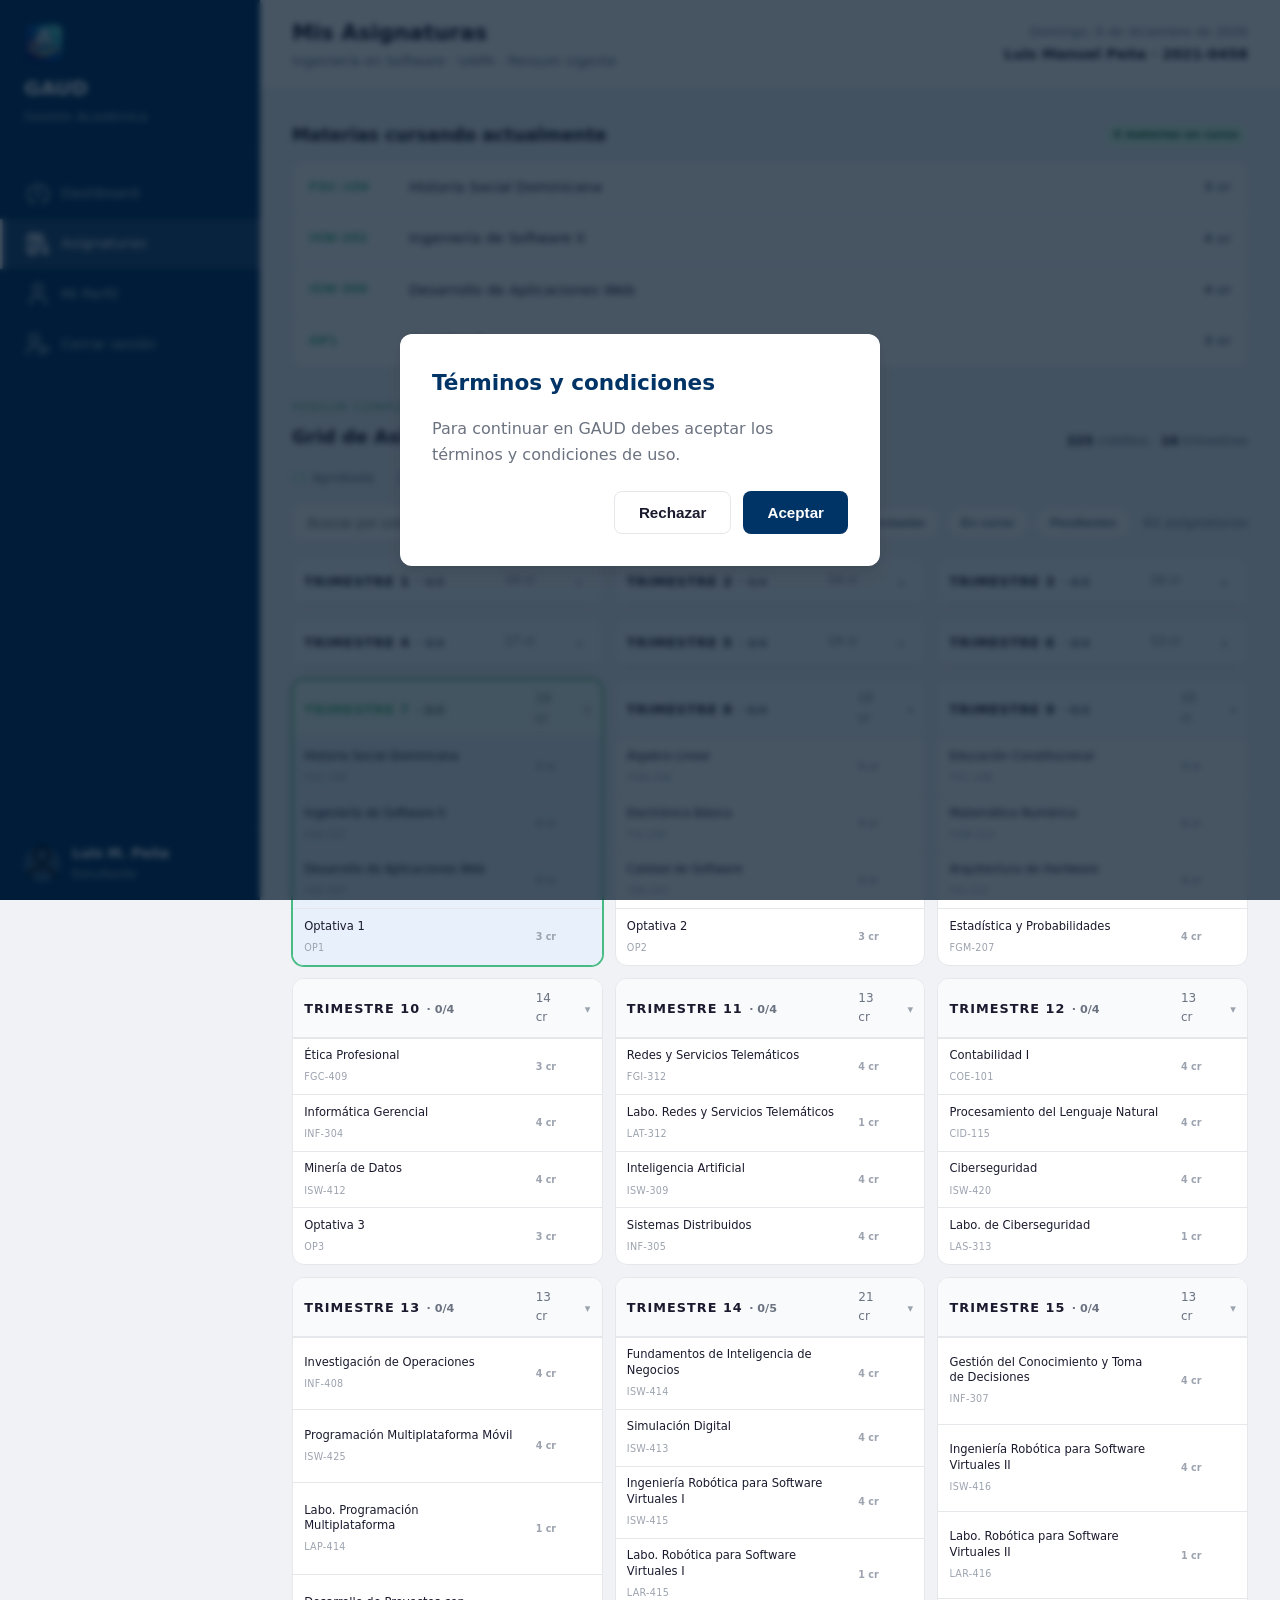
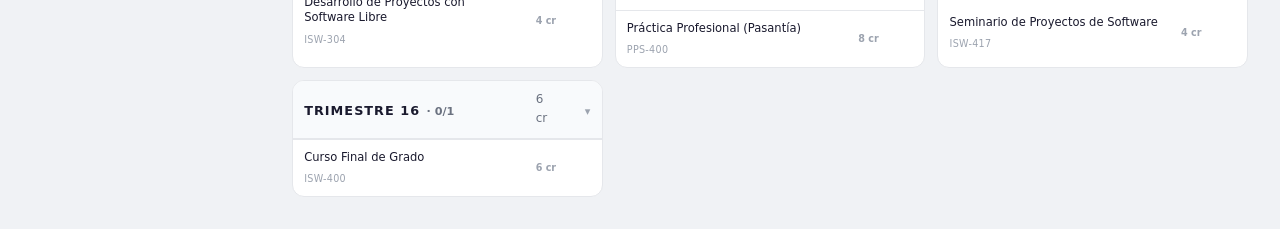
==== commit 099c7ee1: "Actualización de la hoja de estilos para integrar la nueva interfaz para el grid de asignaturas, act" ====
--- a/asignaturas.html
+++ b/asignaturas.html
@@ -7,10 +7,12 @@
 <title>Asignaturas — GAUD</title>
 <link href="icon/icon-web.png" rel="icon" type="image/png"/>
 <link href="css/styles.css" rel="stylesheet"/>
+<script defer="" src="js/datos-seed.js"></script>
+<script defer="" src="js/fechas.js"></script>
+<script defer="" src="js/validaciones.js"></script>
 <script defer="" src="js/header.js"></script>
 <script defer="" src="js/logo.js"></script>
-  <script defer="" src="js/asignaturas-data.js"></script>
-  <script defer="" src="js/asignaturas.js"></script>
+<script defer="" src="js/asignaturas.js"></script>
 <script defer="" src="js/terminos.js"></script>
 </head>
 <body>
@@ -85,6 +87,18 @@
 <span><i class="dot dot-current"></i> En curso</span>
 <span><i class="dot dot-pending"></i> Pendiente</span>
 </div>
+<div class="pensum-tools">
+<div class="pensum-search">
+<input aria-label="Buscar asignatura" placeholder="Buscar por código o nombre…" type="text"/>
+</div>
+<div class="pensum-filters">
+<button class="activo" data-estado="todas" type="button">Todas</button>
+<button data-estado="aprobada" type="button">Aprobadas</button>
+<button data-estado="en-curso" type="button">En curso</button>
+<button data-estado="pendiente" type="button">Pendientes</button>
+</div>
+<span class="pensum-count">62 asignaturas</span>
+</div>
 <div class="pensum-scroll">
 <div class="pensum-grid"></div>
 </div>
--- a/css/styles.css
+++ b/css/styles.css
@@ -301,6 +301,7 @@
   width: 40px;
   height: 40px;
   margin-bottom: 0.5rem;
+  display: block;
 }
 
 .sidebar-header .logo-img img {
@@ -646,15 +647,15 @@
 }
 
 .dot {
-  width: 9px;
-  height: 9px;
-  border-radius: 2px;
+  width: 14px;
+  height: 10px;
+  border-radius: 3px;
   display: inline-block;
 }
 
-.dot-approved { background: var(--success); }
-.dot-current { background: var(--secondary); box-shadow: 0 0 6px var(--secondary); }
-.dot-pending { background: var(--border); border: 1px solid var(--border); }
+.dot-approved { background: #e9f8f1; border: 1px solid rgba(16, 185, 129, 0.5); }
+.dot-current { background: #e8f1fb; border: 1px solid rgba(0, 102, 204, 0.5); }
+.dot-pending { background: #fff; border: 1px solid var(--border); }
 
 .pensum-scroll {
   width: 100%;
@@ -662,14 +663,16 @@
 
 .pensum-grid {
   display: grid;
-  grid-template-columns: repeat(auto-fill, minmax(220px, 1fr));
+  grid-template-columns: repeat(auto-fill, minmax(260px, 1fr));
   gap: 0.75rem;
 }
 
 .term {
   background: var(--bg-card);
-  display: flex;
-  flex-direction: column;
+  display: table;
+  width: 100%;
+  border-collapse: separate;
+  border-spacing: 0;
   border: 1px solid var(--border);
   border-radius: var(--radius);
   overflow: hidden;
@@ -685,41 +688,78 @@
   box-shadow: 0 0 0 1px var(--secondary);
 }
 
-.term-current .term-head {
+.term-current .term-head th {
   background: #f0fdf4;
 }
 
 .term-num {
-  font-size: 0.65rem;
-  letter-spacing: 0.1em;
-  color: var(--text-muted);
+  font-size: 0.8rem;
+  letter-spacing: 0.08em;
+  color: var(--text);
+  font-weight: 700;
   text-transform: uppercase;
 }
 
 .term-current .term-num {
   color: var(--secondary);
-  font-weight: 700;
+}
+
+.term-progress {
+  font-size: 0.7rem;
+  font-weight: 600;
+  color: var(--text-secondary);
+  margin-left: 0.4rem;
+  white-space: nowrap;
 }
 
 .term-credits {
-  font-size: 0.65rem;
+  font-size: 0.75rem;
+  color: var(--text-secondary);
+  font-weight: 600;
+  text-align: right;
+}
+
+.term-chevron {
+  display: inline-block;
+  margin-left: 0.4rem;
+  font-size: 0.7rem;
   color: var(--text-muted);
-  margin-top: 0.15rem;
+  transition: transform 0.25s ease;
+}
+
+.term-collapsed .term-chevron {
+  transform: rotate(-90deg);
+}
+
+.term-collapsed tbody {
+  display: none;
+}
+
+.term-head:hover th {
+  background: #eef2f7;
 }
 
 .course {
+  cursor: pointer;
+  transition: var(--transition);
+}
+
+.course td {
   padding: 0.6rem 0.7rem;
   border-bottom: 1px solid var(--border);
-  position: relative;
-  transition: var(--transition);
-}
-
-.course:last-child {
+  vertical-align: middle;
+}
+
+.course:last-child td {
   border-bottom: none;
 }
 
 .course:hover {
   background: var(--bg);
+}
+
+.course-main {
+  width: 100%;
 }
 
 .course-name {
@@ -735,41 +775,50 @@
   letter-spacing: 0.03em;
 }
 
-.course-foot {
-  display: flex;
-  justify-content: space-between;
-  align-items: center;
-  margin-top: 0.3rem;
-}
-
-.credits {
+.course-credits {
   font-size: 0.6rem;
   color: var(--text-muted);
   font-weight: 600;
-}
-
-.status-bar {
-  width: 18px;
-  height: 3px;
-  border-radius: 2px;
-}
-
-.status-approved .status-bar { background: var(--success); }
-.status-current .status-bar { background: var(--secondary); box-shadow: 0 0 5px var(--secondary); }
-.status-pending .status-bar { background: var(--border); }
+  text-align: right;
+  white-space: nowrap;
+}
+
+.course-calif {
+  width: 64px;
+}
+
+.calif-label {
+  display: block;
+  font-size: 0.58rem;
+  letter-spacing: 0.08em;
+  text-transform: uppercase;
+  color: var(--text-muted);
+  margin-bottom: 0.2rem;
+}
+
+.calif-input {
+  width: 100%;
+  padding: 0.25rem 0.35rem;
+  border: 1.5px solid var(--border);
+  border-radius: var(--radius-sm);
+  font-size: 0.72rem;
+  background: var(--bg-card);
+  color: var(--text);
+  transition: var(--transition);
+}
+
+.calif-input:focus {
+  outline: none;
+  border-color: var(--secondary);
+  box-shadow: 0 0 0 3px rgba(71, 187, 131, 0.15);
+}
+
+.status-approved {
+  background: #e9f8f1;
+}
 
 .status-current {
-  background: #f0fdf4;
-}
-
-.status-current::before {
-  content: '';
-  position: absolute;
-  left: 0;
-  top: 0;
-  bottom: 0;
-  width: 3px;
-  background: var(--secondary);
+  background: #e8f1fb;
 }
 
 /* ===== PROFILE PAGE ===== */
@@ -921,7 +970,7 @@
     grid-template-columns: 1fr 1fr;
   }
   .pensum-grid {
-    grid-template-columns: repeat(auto-fill, minmax(180px, 1fr));
+    grid-template-columns: repeat(auto-fill, minmax(220px, 1fr));
   }
   .current-item {
     grid-template-columns: 80px 1fr 60px;
@@ -1010,3 +1059,211 @@
 .profile-edit-input.input-error {
   text-align: left;
 }
+
+/* ===== MODAL TERMINOS Y CONDICIONES (agregado por Yudelka, fusionado aqui) ===== */
+.modal {
+  width: min(90%, 480px);
+  color: var(--text);
+}
+
+/* Términos y condiciones */
+.overlay {
+  position: fixed;
+  inset: 0;
+  z-index: 10000;
+  display: flex;
+  align-items: center;
+  justify-content: center;
+  padding: 1rem;
+  background: rgba(0, 20, 40, 0.72);
+  backdrop-filter: blur(3px);
+}
+
+.overlay[hidden] {
+  display: none;
+}
+
+body.terminos-abiertos {
+  overflow: hidden;
+}
+
+.contenidoT {
+  display: flex;
+  flex-direction: column;
+  gap: 1rem;
+  width: 100%;
+  padding: 2rem;
+  border-radius: var(--radius);
+  background: var(--bg-card);
+  box-shadow: var(--shadow-lg);
+  text-align: left;
+}
+
+.contenidoT h2 {
+  color: var(--primary);
+  font-size: 1.35rem;
+}
+
+.contenidoT p {
+  color: var(--text-secondary);
+}
+
+.button-container {
+  display: flex;
+  justify-content: flex-end;
+  gap: 0.75rem;
+  margin-top: 0.5rem;
+}
+
+.button-container .btn-primary {
+  width: auto;
+}
+
+/* ===== FASE 2 (JS): dropdown, pensum tools, oculto, logo animado, validaciones ===== */
+.sidebar-footer .user-mini {
+  position: relative;
+}
+
+.sidebar-footer .user-avatar {
+  cursor: pointer;
+}
+
+.dropdown {
+  position: absolute;
+  bottom: calc(100% + 8px);
+  left: 0;
+  min-width: 180px;
+  background: var(--bg-card);
+  border: 1px solid var(--border);
+  border-radius: var(--radius-sm);
+  box-shadow: var(--shadow-lg);
+  padding: 0.4rem 0;
+  display: none;
+  z-index: 200;
+}
+
+.dropdown.abierto {
+  display: block;
+}
+
+.dropdown a {
+  display: block;
+  padding: 0.55rem 1rem;
+  font-size: 0.85rem;
+  color: var(--text);
+  transition: var(--transition);
+}
+
+.dropdown a:hover {
+  background: var(--bg);
+  color: var(--primary);
+}
+
+.pensum-tools {
+  display: flex;
+  flex-wrap: wrap;
+  align-items: center;
+  gap: 0.75rem;
+  margin-bottom: 1rem;
+}
+
+.pensum-search {
+  flex: 1;
+  min-width: 220px;
+}
+
+.pensum-search input {
+  width: 100%;
+  padding: 0.6rem 0.9rem;
+  border: 1.5px solid var(--border);
+  border-radius: var(--radius-sm);
+  font-size: 0.9rem;
+  background: var(--bg-card);
+  transition: var(--transition);
+}
+
+.pensum-search input:focus {
+  outline: none;
+  border-color: var(--secondary);
+  box-shadow: 0 0 0 3px rgba(71, 187, 131, 0.15);
+}
+
+.pensum-filters {
+  display: flex;
+  flex-wrap: wrap;
+  gap: 0.4rem;
+}
+
+.pensum-filters button {
+  padding: 0.45rem 0.85rem;
+  border: 1.5px solid var(--border);
+  border-radius: 99px;
+  background: var(--bg-card);
+  color: var(--text-secondary);
+  font-size: 0.78rem;
+  font-weight: 600;
+  cursor: pointer;
+  transition: var(--transition);
+}
+
+.pensum-filters button:hover {
+  border-color: var(--secondary);
+  color: var(--secondary);
+}
+
+.pensum-filters button.activo {
+  background: var(--primary);
+  border-color: var(--primary);
+  color: #fff;
+}
+
+.pensum-count {
+  font-size: 0.78rem;
+  color: var(--text-muted);
+  font-weight: 600;
+  white-space: nowrap;
+}
+
+.term-head th {
+  padding: 0.6rem 0.7rem;
+  border-bottom: 2px solid var(--border);
+  background: #f8fafc;
+  font-weight: 400;
+  text-align: left;
+  vertical-align: middle;
+  cursor: pointer;
+}
+
+.term.oculto,
+.course.oculto {
+  display: none;
+}
+
+@keyframes logo-pulse {
+  0% {
+    transform: scale(1) rotate(0deg);
+  }
+  50% {
+    transform: scale(1.12) rotate(-6deg);
+  }
+  100% {
+    transform: scale(1) rotate(0deg);
+  }
+}
+
+.logo-animado {
+  animation: logo-pulse 0.5s ease;
+}
+
+.campo-invalido {
+  border-color: var(--danger) !important;
+  box-shadow: 0 0 0 3px rgba(239, 68, 68, 0.1) !important;
+}
+
+.campo-error {
+  display: block;
+  color: var(--danger);
+  font-size: 0.78rem;
+  font-weight: 500;
+  margin-top: 0.3rem;
+}
